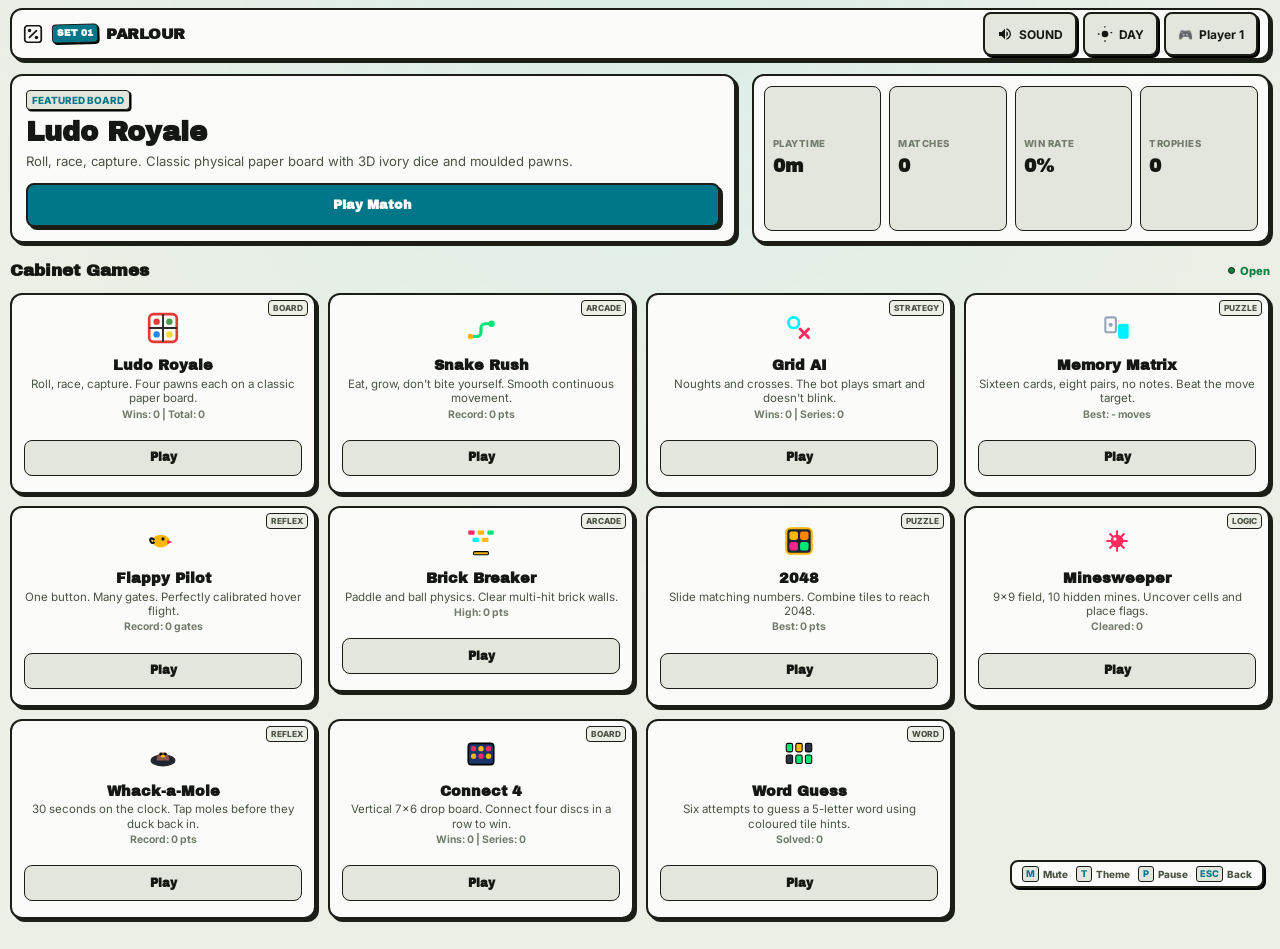
==== index.html @ 94b0dacf "feat: initial commit of mini-arcade responsive PWA" ====
<!DOCTYPE html>
<html lang="en">
<head>
  <meta charset="UTF-8">
  <meta name="viewport" content="width=device-width, initial-scale=1.0, viewport-fit=cover, interactive-widget=resizes-content">
  <title>Parlour — Arcade</title>
  <meta name="description" content="A classic parlour cabinet collection of offline board and arcade games.">
  <link rel="manifest" href="manifest.json">
  <meta name="theme-color" content="#0a0d14">
  <meta name="mobile-web-app-capable" content="yes">
  <meta name="apple-mobile-web-app-capable" content="yes">
  <meta name="apple-mobile-web-app-status-bar-style" content="black-translucent">
  <link rel="apple-touch-icon" href="icons/icon-192.png">
  <link rel="stylesheet" href="style.css">

  <link rel="preconnect" href="https://fonts.googleapis.com">
  <link rel="preconnect" href="https://fonts.gstatic.com" crossorigin>
  <link href="https://fonts.googleapis.com/css2?family=Archivo+Black&family=Inter:wght@400;600;700;800&display=swap" rel="stylesheet">

  <script>
    (function() {
      const persisted = localStorage.getItem('cae_settings_theme');
      const prefersDark = window.matchMedia('(prefers-color-scheme: dark)').matches;
      const theme = persisted || (prefersDark ? 'dark' : 'light');
      document.documentElement.setAttribute('data-theme', theme);
    })();
  </script>
</head>
<body>

  <!-- Vector Sprite -->
  <svg xmlns="http://www.w3.org/2000/svg" style="display:none;" aria-hidden="true">
    <symbol id="icon-logo" viewBox="0 0 32 32">
      <rect x="4" y="4" width="24" height="24" rx="4" fill="none" stroke="currentColor" stroke-width="2.5"/>
      <circle cx="11" cy="11" r="2.5" fill="currentColor"/>
      <circle cx="21" cy="21" r="2.5" fill="currentColor"/>
      <path d="M11 21l10-10" stroke="currentColor" stroke-width="2.5" stroke-linecap="round"/>
    </symbol>

    <symbol id="icon-sound-on" viewBox="0 0 24 24">
      <path fill="currentColor" d="M3 9v6h4l5 5V4L7 9H3zm13.5 3c0-1.77-1.02-3.29-2.5-4.03v8.05c1.48-.73 2.5-2.25 2.5-4.02zM14 3.23v2.06c2.89.86 5 3.54 5 6.71s-2.11 5.85-5 6.71v2.06c4.01-.91 7-4.49 7-8.77s-2.99-7.86-7-8.77z"/>
    </symbol>

    <symbol id="icon-sound-off" viewBox="0 0 24 24">
      <path fill="currentColor" d="M16.5 12c0-1.77-1.02-3.29-2.5-4.03v2.21l2.45 2.45c.03-.2.05-.41.05-.63zm2.5 0c0 .94-.2 1.82-.54 2.64l1.51 1.51C20.63 14.91 21 13.5 21 12c0-4.28-2.99-7.86-7-8.77v2.06c2.89.86 5 3.54 5 6.71zM4.27 3L3 4.27 7.73 9H3v6h4l5 5v-6.73l4.25 4.25c-.67.52-1.42.93-2.25 1.18v2.06c1.38-.31 2.63-.95 3.69-1.81L19.73 21 21 19.73l-9-9L4.27 3zM12 4L9.91 6.09 12 8.18V4z"/>
    </symbol>

    <symbol id="icon-theme-night" viewBox="0 0 24 24">
      <path fill="currentColor" d="M12.3 2a10 10 0 0 0-1.9 19.8 10 10 0 0 1 11.6-11.6A10 10 0 0 1 12.3 2z"/>
    </symbol>

    <symbol id="icon-theme-day" viewBox="0 0 24 24">
      <path fill="currentColor" d="M12 7a5 5 0 1 0 0 10 5 5 0 0 0 0-10zm0-5a1 1 0 0 0 1-1V1a1 1 0 0 0-2 0v1a1 1 0 0 0 1 1zm0 19a1 1 0 0 0-1 1v1a1 1 0 0 0 2 0v-1a1 1 0 0 0-1-1zm10-10a1 1 0 0 0 0-2h-1a1 1 0 0 0 0 2h1zM4 12a1 1 0 0 0-1-1H2a1 1 0 0 0 0 2h1a1 1 0 0 0 1-1z"/>
    </symbol>

    <symbol id="icon-game-ludo" viewBox="0 0 32 32">
      <rect x="3" y="3" width="26" height="26" rx="4" fill="none" stroke="#E53935" stroke-width="2.5"/>
      <circle cx="10" cy="10" r="3" fill="#E53935"/>
      <circle cx="22" cy="10" r="3" fill="#43A047"/>
      <circle cx="22" cy="22" r="3" fill="#FDD835"/>
      <circle cx="10" cy="22" r="3" fill="#1E88E5"/>
      <path d="M16 3v26M3 16h26" stroke="#2B2B2B" stroke-width="1.8"/>
    </symbol>

    <symbol id="icon-game-snake" viewBox="0 0 32 32">
      <path d="M6 24h6a4 4 0 0 0 4-4v-4a4 4 0 0 1 4-4h6" fill="none" stroke="#00e575" stroke-width="3" stroke-linecap="round"/>
      <circle cx="26" cy="12" r="3" fill="#00e575"/>
      <circle cx="6" cy="24" r="2.5" fill="#ffb703"/>
    </symbol>

    <symbol id="icon-game-tictactoe" viewBox="0 0 32 32">
      <circle cx="11" cy="11" r="5" fill="none" stroke="#00f0ff" stroke-width="2.5"/>
      <path d="M17 17l8 8m0-8l-8 8" stroke="#ff2a5f" stroke-width="2.8" stroke-linecap="round"/>
    </symbol>

    <symbol id="icon-game-memory" viewBox="0 0 32 32">
      <rect x="5" y="6" width="10" height="14" rx="2" fill="none" stroke="#9aa5b8" stroke-width="2"/>
      <rect x="17" y="12" width="10" height="14" rx="2" fill="#00f0ff" stroke-width="2"/>
      <circle cx="10" cy="13" r="2" fill="#9aa5b8"/>
      <circle cx="22" cy="19" r="2" fill="#00f0ff"/>
    </symbol>

    <symbol id="icon-game-flappy" viewBox="0 0 32 32">
      <ellipse cx="14" cy="16" rx="8" ry="6" fill="#ffb703"/>
      <polygon points="20,15 25,17 20,19" fill="#ff2a5f"/>
      <circle cx="16" cy="14" r="1.5" fill="#0a0d14"/>
      <path d="M8 17c-2 2-4 0-4-2s2-2 4 0" stroke="#0a0d14" stroke-width="2" fill="none"/>
    </symbol>

    <symbol id="icon-game-breakout" viewBox="0 0 32 32">
      <rect x="4" y="6" width="6" height="4" rx="1" fill="#ff2a5f"/>
      <rect x="13" y="6" width="6" height="4" rx="1" fill="#ffb703"/>
      <rect x="22" y="6" width="6" height="4" rx="1" fill="#00e575"/>
      <rect x="8" y="13" width="6" height="4" rx="1" fill="#00f0ff"/>
      <rect x="17" y="13" width="6" height="4" rx="1" fill="#ffb703"/>
      <circle cx="15" cy="21" r="2" fill="#ffffff"/>
      <rect x="9" y="26" width="14" height="3" rx="1" fill="#ffb703" stroke="#000" stroke-width="1"/>
    </symbol>

    <symbol id="icon-game-2048" viewBox="0 0 32 32">
      <rect x="4" y="4" width="24" height="24" rx="4" fill="#1c2433" stroke="#ffb703" stroke-width="2"/>
      <rect x="7" y="7" width="8" height="8" rx="2" fill="#ffb703"/>
      <rect x="17" y="7" width="8" height="8" rx="2" fill="#fb8500"/>
      <rect x="7" y="17" width="8" height="8" rx="2" fill="#f72585"/>
      <rect x="17" y="17" width="8" height="8" rx="2" fill="#00e575"/>
    </symbol>

    <symbol id="icon-game-minesweeper" viewBox="0 0 32 32">
      <circle cx="16" cy="16" r="6" fill="#ff2a5f"/>
      <line x1="16" y1="6" x2="16" y2="26" stroke="#ff2a5f" stroke-width="2"/>
      <line x1="6" y1="16" x2="26" y2="16" stroke="#ff2a5f" stroke-width="2"/>
      <line x1="9" y1="9" x2="23" y2="23" stroke="#ff2a5f" stroke-width="2"/>
      <line x1="23" y1="9" x2="9" y2="23" stroke="#ff2a5f" stroke-width="2"/>
      <circle cx="14" cy="14" r="1.5" fill="#ffffff"/>
    </symbol>

    <symbol id="icon-game-mole" viewBox="0 0 32 32">
      <ellipse cx="16" cy="22" rx="11" ry="5" fill="#1c2433" stroke="#2B2B2B" stroke-width="1.5"/>
      <path d="M10 22 C10 12, 22 12, 22 22 Z" fill="#8d5b4c"/>
      <circle cx="14" cy="16" r="1.5" fill="#000000"/>
      <circle cx="18" cy="16" r="1.5" fill="#000000"/>
      <ellipse cx="16" cy="18" rx="2" ry="1.2" fill="#ffb703"/>
    </symbol>

    <symbol id="icon-game-connectfour" viewBox="0 0 32 32">
      <rect x="4" y="6" width="24" height="20" rx="3" fill="#1b356b" stroke="#000" stroke-width="1.5"/>
      <circle cx="9" cy="11" r="2.5" fill="#ff2a5f"/>
      <circle cx="16" cy="11" r="2.5" fill="#ffb703"/>
      <circle cx="23" cy="11" r="2.5" fill="#ff2a5f"/>
      <circle cx="9" cy="18" r="2.5" fill="#ffb703"/>
      <circle cx="16" cy="18" r="2.5" fill="#ff2a5f"/>
      <circle cx="23" cy="18" r="2.5" fill="#ffb703"/>
    </symbol>

    <symbol id="icon-game-wordguess" viewBox="0 0 32 32">
      <rect x="4" y="6" width="6" height="8" rx="1.5" fill="#00e575" stroke="#000" stroke-width="1"/>
      <rect x="13" y="6" width="6" height="8" rx="1.5" fill="#ffb703" stroke="#000" stroke-width="1"/>
      <rect x="22" y="6" width="6" height="8" rx="1.5" fill="#2b3447" stroke="#000" stroke-width="1"/>
      <rect x="4" y="17" width="6" height="8" rx="1.5" fill="#2b3447" stroke="#000" stroke-width="1"/>
      <rect x="13" y="17" width="6" height="8" rx="1.5" fill="#00e575" stroke="#000" stroke-width="1"/>
      <rect x="22" y="17" width="6" height="8" rx="1.5" fill="#00e575" stroke="#000" stroke-width="1"/>
    </symbol>
  </svg>

  <div class="ambient-bg" aria-hidden="true"></div>
  <canvas id="fxCanvas" class="fx-canvas" aria-hidden="true"></canvas>
  <div id="liveAnnouncer" class="sr-only" aria-live="polite" aria-atomic="true"></div>

  <!-- Main Arcade Shell -->
  <div class="arcade-container" id="mainShell">
    
    <!-- Top Nav -->
    <header class="top-nav">
      <a href="#/" class="nav-brand" aria-label="Parlour Arcade Home">
        <svg class="brand-icon"><use href="#icon-logo"/></svg>
        <span class="brand-badge">SET 01</span>
        <span class="brand-text">PARLOUR</span>
      </a>

      <div class="nav-actions">
        <button type="button" class="btn-nav-pill" id="btnAudioToggle" title="Toggle Sound" aria-label="Toggle Sound">
          <svg class="btn-icon-svg" id="iconAudioState"><use href="#icon-sound-on"/></svg>
          <span class="btn-label-responsive" id="labelAudioState">SOUND</span>
        </button>

        <button type="button" class="btn-nav-pill" id="btnThemeToggle" title="Toggle Theme" aria-label="Toggle Theme">
          <svg class="btn-icon-svg" id="iconThemeState"><use href="#icon-theme-night"/></svg>
          <span class="btn-label-responsive" id="labelThemeState">NIGHT</span>
        </button>

        <button type="button" class="btn-nav-pill" id="btnProfileDrawerOpen" title="Player Profile" aria-label="Open Gamer Profile">
          <span id="navAvatarEmoji">🎮</span>
          <span class="btn-label-responsive" id="navCallsign">Player 1</span>
        </button>
      </div>
    </header>

    <!-- Main Lobby View -->
    <main id="viewLobby">
      <section class="dashboard-top-row">
        <div class="hero-banner">
          <span class="hero-tag">FEATURED BOARD</span>
          <div class="hero-info">
            <h2>Ludo Royale</h2>
            <p>Roll, race, capture. Classic physical paper board with 3D ivory dice and moulded pawns.</p>
          </div>
          <div class="hero-cta-group">
            <button type="button" class="btn-cta-primary" id="btnHeroDeploy">Play Match</button>
            <button type="button" class="btn-cta-secondary" id="btnHeroContinue">Continue Saved</button>
          </div>
        </div>

        <div class="telemetry-card">
          <div class="telemetry-cell">
            <span class="t-label">Playtime</span>
            <span class="t-val" id="hudPlaytime">0m</span>
          </div>
          <div class="telemetry-cell">
            <span class="t-label">Matches</span>
            <span class="t-val" id="hudMatches">0</span>
          </div>
          <div class="telemetry-cell">
            <span class="t-label">Win Rate</span>
            <span class="t-val" id="hudWinRate">0%</span>
          </div>
          <div class="telemetry-cell">
            <span class="t-label">Trophies</span>
            <span class="t-val" id="hudTrophies">0</span>
          </div>
        </div>
      </section>

      <!-- Active Games Grid -->
      <section class="lobby-simulations-section">
        <div class="lobby-header">
          <h2 class="section-title">Cabinet Games</h2>
          <div class="live-indicator"><span class="live-dot"></span> Open</div>
        </div>

        <div class="game-grid" id="gameGridContainer">
          <!-- 1. Ludo Royale -->
          <div class="game-card-wrapper">
            <div class="game-card" data-game="ludo" role="button" tabindex="0" aria-label="Play Ludo Royale">
              <span class="card-badge">Board</span>
              <svg class="card-icon-svg"><use href="#icon-game-ludo"/></svg>
              <div class="game-card-content">
                <h3>Ludo Royale</h3>
                <p>Roll, race, capture. Four pawns each on a classic paper board.</p>
                <span class="card-meta-stat" id="metaLudoStat">Wins: 0 | Total: 0</span>
              </div>
              <span class="btn-card-deploy">Play</span>
            </div>
          </div>

          <!-- 2. Snake Rush -->
          <div class="game-card-wrapper">
            <div class="game-card" data-game="snake" role="button" tabindex="0" aria-label="Play Snake Rush">
              <span class="card-badge">Arcade</span>
              <svg class="card-icon-svg"><use href="#icon-game-snake"/></svg>
              <div class="game-card-content">
                <h3>Snake Rush</h3>
                <p>Eat, grow, don't bite yourself. Smooth continuous movement.</p>
                <span class="card-meta-stat" id="metaSnakeStat">Record: 0 pts</span>
              </div>
              <span class="btn-card-deploy">Play</span>
            </div>
          </div>

          <!-- 3. Grid AI -->
          <div class="game-card-wrapper">
            <div class="game-card" data-game="tictactoe" role="button" tabindex="0" aria-label="Play Grid AI">
              <span class="card-badge">Strategy</span>
              <svg class="card-icon-svg"><use href="#icon-game-tictactoe"/></svg>
              <div class="game-card-content">
                <h3>Grid AI</h3>
                <p>Noughts and crosses. The bot plays smart and doesn't blink.</p>
                <span class="card-meta-stat" id="metaTttStat">Wins: 0 | Series: 0</span>
              </div>
              <span class="btn-card-deploy">Play</span>
            </div>
          </div>

          <!-- 4. Memory Matrix -->
          <div class="game-card-wrapper">
            <div class="game-card" data-game="memory" role="button" tabindex="0" aria-label="Play Memory Matrix">
              <span class="card-badge">Puzzle</span>
              <svg class="card-icon-svg"><use href="#icon-game-memory"/></svg>
              <div class="game-card-content">
                <h3>Memory Matrix</h3>
                <p>Sixteen cards, eight pairs, no notes. Beat the move target.</p>
                <span class="card-meta-stat" id="metaMemoryStat">Best: - moves</span>
              </div>
              <span class="btn-card-deploy">Play</span>
            </div>
          </div>

          <!-- 5. Flappy Pilot -->
          <div class="game-card-wrapper">
            <div class="game-card" data-game="flappy" role="button" tabindex="0" aria-label="Play Flappy Pilot">
              <span class="card-badge">Reflex</span>
              <svg class="card-icon-svg"><use href="#icon-game-flappy"/></svg>
              <div class="game-card-content">
                <h3>Flappy Pilot</h3>
                <p>One button. Many gates. Perfectly calibrated hover flight.</p>
                <span class="card-meta-stat" id="metaFlappyStat">Record: 0 gates</span>
              </div>
              <span class="btn-card-deploy">Play</span>
            </div>
          </div>

          <!-- 6. Brick Breaker -->
          <div class="game-card-wrapper">
            <div class="game-card" data-game="breakout" role="button" tabindex="0" aria-label="Play Brick Breaker">
              <span class="card-badge">Arcade</span>
              <svg class="card-icon-svg"><use href="#icon-game-breakout"/></svg>
              <div class="game-card-content">
                <h3>Brick Breaker</h3>
                <p>Paddle and ball physics. Clear multi-hit brick walls.</p>
                <span class="card-meta-stat" id="metaBreakoutStat">High: 0 pts</span>
              </div>
              <span class="btn-card-deploy">Play</span>
            </div>
          </div>

          <!-- 7. 2048 -->
          <div class="game-card-wrapper">
            <div class="game-card" data-game="twentyfortyeight" role="button" tabindex="0" aria-label="Play 2048">
              <span class="card-badge">Puzzle</span>
              <svg class="card-icon-svg"><use href="#icon-game-2048"/></svg>
              <div class="game-card-content">
                <h3>2048</h3>
                <p>Slide matching numbers. Combine tiles to reach 2048.</p>
                <span class="card-meta-stat" id="meta2048Stat">Best: 0 pts</span>
              </div>
              <span class="btn-card-deploy">Play</span>
            </div>
          </div>

          <!-- 8. Minesweeper -->
          <div class="game-card-wrapper">
            <div class="game-card" data-game="minesweeper" role="button" tabindex="0" aria-label="Play Minesweeper">
              <span class="card-badge">Logic</span>
              <svg class="card-icon-svg"><use href="#icon-game-minesweeper"/></svg>
              <div class="game-card-content">
                <h3>Minesweeper</h3>
                <p>9x9 field, 10 hidden mines. Uncover cells and place flags.</p>
                <span class="card-meta-stat" id="metaMinesweeperStat">Cleared: 0</span>
              </div>
              <span class="btn-card-deploy">Play</span>
            </div>
          </div>

          <!-- 9. Whack-a-Mole -->
          <div class="game-card-wrapper">
            <div class="game-card" data-game="mole" role="button" tabindex="0" aria-label="Play Whack-a-Mole">
              <span class="card-badge">Reflex</span>
              <svg class="card-icon-svg"><use href="#icon-game-mole"/></svg>
              <div class="game-card-content">
                <h3>Whack-a-Mole</h3>
                <p>30 seconds on the clock. Tap moles before they duck back in.</p>
                <span class="card-meta-stat" id="metaMoleStat">Record: 0 pts</span>
              </div>
              <span class="btn-card-deploy">Play</span>
            </div>
          </div>

          <!-- 10. Connect 4 -->
          <div class="game-card-wrapper">
            <div class="game-card" data-game="connectfour" role="button" tabindex="0" aria-label="Play Connect 4">
              <span class="card-badge">Board</span>
              <svg class="card-icon-svg"><use href="#icon-game-connectfour"/></svg>
              <div class="game-card-content">
                <h3>Connect 4</h3>
                <p>Vertical 7x6 drop board. Connect four discs in a row to win.</p>
                <span class="card-meta-stat" id="metaC4Stat">Wins: 0 | Series: 0</span>
              </div>
              <span class="btn-card-deploy">Play</span>
            </div>
          </div>

          <!-- 11. Word Guess -->
          <div class="game-card-wrapper">
            <div class="game-card" data-game="wordguess" role="button" tabindex="0" aria-label="Play Word Guess">
              <span class="card-badge">Word</span>
              <svg class="card-icon-svg"><use href="#icon-game-wordguess"/></svg>
              <div class="game-card-content">
                <h3>Word Guess</h3>
                <p>Six attempts to guess a 5-letter word using coloured tile hints.</p>
                <span class="card-meta-stat" id="metaWordStat">Solved: 0</span>
              </div>
              <span class="btn-card-deploy">Play</span>
            </div>
          </div>
        </div>
      </section>
    </main>

    <!-- Game Arena Overlay -->
    <div id="viewArena" class="arena-overlay hidden" role="region" aria-label="Active Game Viewport">
      <header class="arena-dock-top">
        <button type="button" class="btn-nav-pill" id="btnArenaPause" aria-label="Pause Game">
          <span>⏸</span> <span class="dock-btn-label">Pause</span>
        </button>
        <div class="arena-title-wrap">
          <h2 class="arena-game-title" id="arenaGameTitle">Game</h2>
        </div>
        <div class="arena-dock-actions">
          <button type="button" class="btn-nav-pill" id="btnArenaForfeit" aria-label="Give Up">
            <span>🏳</span> <span class="dock-btn-label">Quit</span>
          </button>
        </div>
      </header>

      <div class="arena-viewport-container" id="arenaViewport"></div>
    </div>
  </div>

  <!-- Briefing Modal -->
  <dialog id="dialogBriefing" class="console-dialog">
    <div class="dialog-card">
      <div class="dialog-badge" id="briefingGameBadge">Rules</div>
      <h2 id="briefingGameTitle">How to Play</h2>
      <ul class="briefing-bullet-list" id="briefingRulesList"></ul>
      <div id="briefingCustomOptions"></div>
      <div class="dialog-actions-row">
        <button type="button" class="btn-dialog-secondary" id="btnBriefingCancel">Back</button>
        <button type="button" class="btn-dialog-primary" id="btnBriefingLaunch">Start</button>
      </div>
    </div>
  </dialog>

  <!-- Pause Modal -->
  <dialog id="dialogPause" class="console-dialog">
    <div class="dialog-card">
      <div class="dialog-badge">Paused</div>
      <h2>Game Paused</h2>
      <p>Take a breath. The board is waiting.</p>
      <div class="dialog-actions-col">
        <button type="button" class="btn-dialog-primary" id="btnPauseResume">Resume</button>
        <button type="button" class="btn-dialog-secondary" id="btnPauseRestart">Restart</button>
        <button type="button" class="btn-dialog-danger" id="btnPauseForfeit">Quit Match</button>
      </div>
    </div>
  </dialog>

  <!-- Quit Confirm Modal -->
  <dialog id="dialogConfirmForfeit" class="console-dialog">
    <div class="dialog-card">
      <div class="dialog-badge" style="color:var(--status-loss);">Warning</div>
      <h2>Leave this match?</h2>
      <p>Leaving in the middle counts as a defeat on your record.</p>
      <div class="dialog-actions-row">
        <button type="button" class="btn-dialog-secondary" id="btnForfeitCancel">Stay</button>
        <button type="button" class="btn-dialog-danger" id="btnForfeitConfirm">Quit</button>
      </div>
    </div>
  </dialog>

  <!-- Outcome Modal -->
  <dialog id="dialogOutcome" class="console-dialog">
    <div class="dialog-card">
      <div class="dialog-badge" id="outcomeBadge">Results</div>
      <h2 id="outcomeTitle">Match Finished</h2>
      <p id="outcomeSubtitle">+100 XP gained</p>
      <div id="outcomeDetails"></div>
      <div class="dialog-actions-row">
        <button type="button" class="btn-dialog-primary" id="btnOutcomeReplay">Play Again</button>
        <button type="button" class="btn-dialog-secondary" id="btnOutcomeLobby">Lobby</button>
      </div>
    </div>
  </dialog>

  <!-- Profile Drawer -->
  <aside id="profileDrawer" class="profile-drawer" role="dialog" aria-modal="true" aria-label="Player Profile">
    <div class="drawer-header">
      <h3>Player Profile</h3>
      <button type="button" class="btn-nav-pill" id="btnProfileDrawerClose" aria-label="Close Profile">✕</button>
    </div>
    <div class="drawer-body">
      <div class="drawer-user-card">
        <div class="drawer-avatar-display" id="drawerAvatarDisplay">🎮</div>
        <div class="drawer-user-meta">
          <h4 id="drawerCallsign">Player 1</h4>
          <span class="drawer-user-tier" id="drawerTier">Regular</span>
        </div>
      </div>

      <div class="drawer-xp-box">
        <label for="inputCallsign" class="t-label">Player Name (2-14 chars):</label>
        <input type="text" id="inputCallsign" maxlength="14" autocomplete="off" autocorrect="off" spellcheck="false">

        <label class="t-label" style="margin-top:12px;">Choose Avatar:</label>
        <div id="avatarPickerGrid">
          <button type="button" class="avatar-option">🎮</button>
          <button type="button" class="avatar-option">⚡</button>
          <button type="button" class="avatar-option">👑</button>
          <button type="button" class="avatar-option">👾</button>
          <button type="button" class="avatar-option">🔥</button>
          <button type="button" class="avatar-option">🤖</button>
        </div>
      </div>

      <div class="drawer-xp-box">
        <div class="drawer-level-row">
          <span id="labelPlayerLevel">Level 1</span>
          <span id="labelPlayerXp">0 / 100 XP</span>
        </div>
        <div class="progress-track">
          <div class="progress-fill" id="barPlayerXp"></div>
        </div>
      </div>

      <div>
        <h4 class="section-subhead">Trophies & Badges</h4>
        <div class="badges-grid" id="drawerBadgesGrid"></div>
      </div>

      <div>
        <h4 class="section-subhead">Recent Games</h4>
        <div id="drawerLogsList"></div>
      </div>
    </div>
  </aside>
  <div id="drawerBackdrop" class="drawer-backdrop" aria-hidden="true"></div>

  <!-- Popover Toast -->
  <div id="popoverToastContainer" class="toast-top-layer" popover="manual">
    <div class="achievement-toast-card" id="achievementToastCard">
      <div class="toast-icon" id="toastBadgeIcon">🏆</div>
      <div>
        <div class="toast-label">Trophy Earned</div>
        <div class="toast-title" id="toastBadgeTitle">First Victory</div>
      </div>
    </div>
  </div>

  <!-- Hotkeys HUD -->
  <footer class="hotkeys-hud-bar" aria-hidden="true">
    <div class="hotkey-item"><span class="kbd-badge">M</span> Mute</div>
    <div class="hotkey-item"><span class="kbd-badge">T</span> Theme</div>
    <div class="hotkey-item"><span class="kbd-badge">P</span> Pause</div>
    <div class="hotkey-item"><span class="kbd-badge">ESC</span> Back</div>
  </footer>

  <script type="module" src="js/app.js"></script>
</body>
</html>
---- style.css ----
/* ==========================================================================
   PARLOUR ARCADE — ULTRA-RESPONSIVE COMPLETE STYLESHEET
   100% Adaptive: Mobile (320px - 480px), Tablets (768px), Desktops (1024px+)
   Zero Horizontal Scroll | 100dvh Lock | Notch & Home Bar Safe
   ========================================================================== */

:root {
  /* Surfaces */
  --bg-base: #0a0d14;
  --bg-panel: #121722;
  --bg-surface: #182030;
  --bg-surface-hover: #222c40;

  /* Line & Shadow */
  --border-line: #2d384e;
  --border-strong: #000000;
  --shadow-offset: 3px 3px 0px #000000;
  --shadow-offset-lg: 5px 5px 0px #000000;

  /* Typography */
  --text-main: #f4f6fa;
  --text-sub: #9aa5b8;
  --text-dim: #657185;
  --text-inverse: #0a0d14;

  /* Brand Accents */
  --accent-cyan: #00f0ff;
  --brand-accent: var(--accent-cyan);
  --status-loss: #ff2a5f;
  --status-win: #00e575;
  --status-coin: #ffb703;

  /* Geometry & Rhythm */
  --radius-btn: 8px;
  --radius-card: 12px;
  --radius-pill: 9999px;
  --nav-height: 52px;
  --app-max-width: 1280px;

  /* Snappy Transitions */
  --dur-fast: 120ms;
  --ease-snap: cubic-bezier(0.2, 0.8, 0.2, 1);

  /* Safe Area Variables */
  --sat: env(safe-area-inset-top, 0px);
  --sar: env(safe-area-inset-right, 0px);
  --sab: env(safe-area-inset-bottom, 0px);
  --sal: env(safe-area-inset-left, 0px);

  /* Fluid Board Size Engine (Calculates remaining height after top dock & controls) */
  --board-size: min(88vw, calc(100dvh - 190px), 400px);

  /* Ludo Palette */
  --ludo-wood-light: #5d4037;
  --ludo-wood-dark: #3e2723;
}

[data-theme="light"] {
  --bg-base: #ecefe6;
  --bg-panel: #fbfcf9;
  --bg-surface: #e2e6dd;
  --bg-surface-hover: #d5dad0;

  --border-line: #a6b09d;
  --border-strong: #1a1e16;
  --shadow-offset: 3px 3px 0px #1a1e16;
  --shadow-offset-lg: 5px 5px 0px #1a1e16;

  --text-main: #141712;
  --text-sub: #4b5344;
  --text-dim: #737c6c;
  --text-inverse: #ffffff;

  --accent-cyan: #007788;
  --status-loss: #c81e43;
  --status-win: #0b8043;
  --status-coin: #b87800;
}

/* ==========================================================================
   RESET & SYSTEM BASE (STRICT ZERO-HORIZONTAL SCROLL)
   ========================================================================== */
*, *::before, *::after {
  box-sizing: border-box;
  margin: 0;
  padding: 0;
  -webkit-tap-highlight-color: transparent;
}

html {
  width: 100%;
  height: 100%;
  overflow-x: hidden;
}

body {
  width: 100%;
  min-height: 100%;
  min-height: 100dvh;
  background-color: var(--bg-base);
  color: var(--text-main);
  font-family: 'Inter', -apple-system, BlinkMacSystemFont, 'Segoe UI', Roboto, sans-serif;
  font-size: 14px;
  line-height: 1.45;
  overflow-x: hidden;
  user-select: none;
  -webkit-user-select: none;
  touch-action: manipulation;
}

body.game-open {
  overflow: hidden !important;
  overscroll-behavior: none !important;
}

input, textarea, select {
  user-select: text;
  -webkit-user-select: text;
  font-family: inherit;
  font-size: 16px !important; /* Prevents auto-zoom in iOS Safari */
}

button {
  font-family: inherit;
  border: none;
  background: none;
  cursor: pointer;
  touch-action: manipulation;
}

:focus-visible {
  outline: 2px solid var(--brand-accent);
  outline-offset: 2px;
}

.ambient-bg {
  position: fixed;
  inset: 0;
  z-index: 0;
  background: radial-gradient(circle at 50% -10%, rgba(0, 240, 255, 0.08) 0%, transparent 60%);
  pointer-events: none !important;
}

.fx-canvas {
  position: fixed;
  inset: 0;
  z-index: 9998;
  pointer-events: none !important;
}

.sr-only {
  position: absolute;
  width: 1px;
  height: 1px;
  padding: 0;
  margin: -1px;
  overflow: hidden;
  clip: rect(0, 0, 0, 0);
  border: 0;
}

/* ==========================================================================
   APP CONTAINER & TOP NAVIGATION
   ========================================================================== */
.arcade-container {
  width: 100%;
  max-width: var(--app-max-width);
  margin: 0 auto;
  padding: calc(8px + var(--sat)) calc(10px + var(--sar)) calc(30px + var(--sab)) calc(10px + var(--sal));
  position: relative;
  z-index: 10;
}

.top-nav {
  height: var(--nav-height);
  display: flex;
  align-items: center;
  justify-content: space-between;
  padding: 0 10px;
  background: var(--bg-panel);
  border: 2px solid var(--border-strong);
  border-radius: var(--radius-card);
  box-shadow: var(--shadow-offset);
  margin-bottom: 14px;
  min-width: 0;
}

.nav-brand {
  display: flex;
  align-items: center;
  gap: 8px;
  text-decoration: none;
  color: inherit;
  min-width: 0;
}

.brand-icon {
  width: 22px;
  height: 22px;
  fill: var(--brand-accent);
  flex-shrink: 0;
}

.brand-badge {
  background: var(--brand-accent);
  color: var(--text-inverse);
  font-family: 'Archivo Black', sans-serif;
  font-size: 0.58rem;
  font-weight: 900;
  padding: 2px 4px;
  border: 1.5px solid var(--border-strong);
  border-radius: 4px;
  box-shadow: 1.5px 1.5px 0px #000;
  transform: rotate(-1.5deg);
  flex-shrink: 0;
}

.brand-text {
  font-family: 'Archivo Black', sans-serif;
  font-weight: 900;
  font-size: 0.95rem;
  letter-spacing: -0.5px;
  white-space: nowrap;
}

.nav-actions {
  display: flex;
  align-items: center;
  gap: 6px;
  flex-shrink: 0;
}

.btn-nav-pill {
  min-width: 44px;
  height: 44px;
  background: var(--bg-surface);
  border: 2px solid var(--border-strong);
  border-radius: var(--radius-btn);
  box-shadow: 2px 2px 0px #000;
  padding: 0 8px;
  color: var(--text-main);
  font-size: 0.75rem;
  font-weight: 700;
  display: inline-flex;
  align-items: center;
  justify-content: center;
  gap: 6px;
  cursor: pointer;
  transition: transform var(--dur-fast) var(--ease-snap), box-shadow var(--dur-fast);
}

.btn-nav-pill:active {
  transform: translate(2px, 2px);
  box-shadow: 0px 0px 0px #000;
}

.btn-icon-svg {
  width: 16px;
  height: 16px;
  fill: currentColor;
  flex-shrink: 0;
}

.btn-label-responsive {
  display: none;
}

/* ==========================================================================
   LOBBY: HERO & TELEMETRY
   ========================================================================== */
.dashboard-top-row {
  display: flex;
  flex-direction: column;
  gap: 10px;
  margin-bottom: 16px;
}

.hero-banner {
  background: var(--bg-panel);
  border: 2px solid var(--border-strong);
  border-radius: var(--radius-card);
  box-shadow: var(--shadow-offset);
  padding: 14px;
  display: flex;
  flex-direction: column;
  justify-content: space-between;
}

.hero-tag {
  align-self: flex-start;
  background: var(--bg-surface);
  color: var(--brand-accent);
  border: 1.5px solid var(--border-strong);
  font-size: 0.62rem;
  font-weight: 800;
  padding: 2px 5px;
  border-radius: 4px;
  box-shadow: 1.5px 1.5px 0px #000;
  margin-bottom: 6px;
}

.hero-info h2 {
  font-family: 'Archivo Black', sans-serif;
  font-size: clamp(1.2rem, 5vw, 1.7rem);
  font-weight: 900;
  line-height: 1.2;
  margin-bottom: 4px;
}

.hero-info p {
  color: var(--text-sub);
  font-size: 0.82rem;
  margin-bottom: 12px;
  line-height: 1.35;
}

.hero-cta-group {
  display: flex;
  gap: 8px;
  flex-wrap: wrap;
}

.btn-cta-primary,
.btn-cta-secondary {
  flex: 1;
  min-width: 110px;
  min-height: 44px;
  padding: 0 14px;
  border: 2px solid var(--border-strong);
  border-radius: var(--radius-btn);
  box-shadow: var(--shadow-offset);
  font-family: 'Archivo Black', sans-serif;
  font-size: 0.8rem;
  font-weight: 900;
  display: inline-flex;
  align-items: center;
  justify-content: center;
}

.btn-cta-primary {
  background: var(--brand-accent);
  color: var(--text-inverse);
}

.btn-cta-secondary {
  background: var(--bg-surface);
  color: var(--status-coin);
  display: none;
}

.btn-cta-secondary.show {
  display: inline-flex;
}

.btn-cta-primary:active,
.btn-cta-secondary:active {
  transform: translate(2px, 2px);
  box-shadow: 0px 0px 0px #000;
}

/* Telemetry Grid (2x2 on phones, min-width: 0 prevents flex blow-out) */
.telemetry-card {
  background: var(--bg-panel);
  border: 2px solid var(--border-strong);
  border-radius: var(--radius-card);
  box-shadow: var(--shadow-offset);
  padding: 10px;
  display: grid;
  grid-template-columns: repeat(2, 1fr);
  gap: 8px;
}

.telemetry-cell {
  background: var(--bg-surface);
  border: 1.5px solid var(--border-strong);
  border-radius: var(--radius-btn);
  padding: 8px;
  display: flex;
  flex-direction: column;
  justify-content: center;
  min-width: 0;
}

.t-label {
  font-size: 0.6rem;
  color: var(--text-dim);
  font-weight: 800;
  letter-spacing: 0.5px;
  text-transform: uppercase;
}

.t-val {
  font-family: 'Archivo Black', sans-serif;
  font-size: 1.15rem;
  font-weight: 900;
  color: var(--text-main);
  margin-top: 2px;
  white-space: nowrap;
  overflow: hidden;
  text-overflow: ellipsis;
}

/* ==========================================================================
   GAME TILES LIST (Mobile First Compact List Row)
   ========================================================================== */
.lobby-header {
  display: flex;
  justify-content: space-between;
  align-items: center;
  margin-bottom: 10px;
}

.section-title {
  font-family: 'Archivo Black', sans-serif;
  font-size: 1.05rem;
  font-weight: 900;
}

.live-indicator {
  display: flex;
  align-items: center;
  gap: 5px;
  font-size: 0.7rem;
  font-weight: 800;
  color: var(--status-win);
}

.live-dot {
  width: 7px;
  height: 7px;
  background: var(--status-win);
  border-radius: 50%;
  border: 1px solid var(--border-strong);
}

.game-grid {
  display: flex;
  flex-direction: column;
  gap: 8px;
}

.game-card-wrapper {
  width: 100%;
}

.game-card {
  width: 100%;
  min-height: 52px;
  background: var(--bg-panel);
  border: 2px solid var(--border-strong);
  border-radius: var(--radius-card);
  box-shadow: var(--shadow-offset);
  padding: 8px 10px;
  display: flex;
  align-items: center;
  gap: 10px;
  cursor: pointer;
  position: relative;
  min-width: 0;
}

.card-badge {
  position: absolute;
  top: 5px;
  right: 6px;
  background: var(--bg-base);
  border: 1px solid var(--border-strong);
  padding: 1px 4px;
  border-radius: 4px;
  font-size: 0.52rem;
  font-weight: 800;
  color: var(--text-sub);
  text-transform: uppercase;
}

.card-icon-svg {
  width: 34px;
  height: 34px;
  flex-shrink: 0;
}

.game-card-content {
  flex: 1;
  min-width: 0;
  display: flex;
  flex-direction: column;
}

.game-card h3 {
  font-family: 'Archivo Black', sans-serif;
  font-size: 0.9rem;
  font-weight: 900;
  white-space: nowrap;
  overflow: hidden;
  text-overflow: ellipsis;
}

.game-card p {
  color: var(--text-sub);
  font-size: 0.72rem;
  line-height: 1.25;
  display: -webkit-box;
  -webkit-line-clamp: 1;
  -webkit-box-orient: vertical;
  overflow: hidden;
  margin-top: 1px;
}

.card-meta-stat {
  font-size: 0.65rem;
  font-weight: 700;
  color: var(--text-dim);
  margin-top: 1px;
}

.btn-card-deploy {
  min-width: 50px;
  height: 36px;
  background: var(--bg-surface);
  border: 1.5px solid var(--border-strong);
  border-radius: var(--radius-btn);
  color: var(--text-main);
  font-family: 'Archivo Black', sans-serif;
  font-size: 0.72rem;
  font-weight: 900;
  display: flex;
  align-items: center;
  justify-content: center;
  flex-shrink: 0;
}

.game-card:active {
  transform: translate(2px, 2px);
  box-shadow: 0px 0px 0px #000;
}

/* ==========================================================================
   GAME ARENA OVERLAY (100dvh Zero-Scroll Mobile System)
   ========================================================================== */
.arena-overlay {
  position: fixed;
  inset: 0;
  z-index: 600;
  background: var(--bg-base);
  display: flex;
  flex-direction: column;
  padding: calc(6px + var(--sat)) calc(8px + var(--sar)) calc(6px + var(--sab)) calc(8px + var(--sal));
  height: 100vh;
  height: 100dvh;
  overflow: hidden;
  overscroll-behavior: none;
}

.arena-overlay.hidden {
  display: none !important;
}

.arena-dock-top {
  height: 44px;
  display: flex;
  justify-content: space-between;
  align-items: center;
  padding: 0 8px;
  background: var(--bg-panel);
  border: 2px solid var(--border-strong);
  border-radius: var(--radius-card);
  box-shadow: var(--shadow-offset);
  margin-bottom: 6px;
  flex-shrink: 0;
}

.arena-game-title {
  font-family: 'Archivo Black', sans-serif;
  font-size: 0.95rem;
  font-weight: 900;
}

.arena-viewport-container {
  flex: 1;
  display: flex;
  align-items: center;
  justify-content: center;
  overflow: hidden;
  position: relative;
  min-height: 0;
  width: 100%;
}

.arena-dual-layout {
  display: flex;
  flex-direction: column;
  align-items: center;
  justify-content: center;
  gap: 8px;
  width: 100%;
  height: 100%;
  max-height: 100%;
}

.arena-board-frame {
  background: var(--bg-panel);
  padding: 6px;
  border-radius: var(--radius-card);
  border: 2px solid var(--border-strong);
  box-shadow: var(--shadow-offset);
  display: flex;
  align-items: center;
  justify-content: center;
  max-width: 100%;
  touch-action: none;
}

/* Universal Canvas Auto-Fit Across All Games */
.arena-board-frame canvas,
#ludoCanvas,
#snakeCanvas,
#flappyCanvas,
#breakoutCanvas {
  display: block;
  width: var(--board-size) !important;
  height: var(--board-size) !important;
  max-width: 100% !important;
  max-height: 100% !important;
  aspect-ratio: 1 / 1;
  touch-action: none;
  border-radius: 6px;
}

.arena-side-controls {
  width: 100%;
  max-width: var(--board-size);
  display: flex;
  flex-direction: column;
  gap: 6px;
  overflow-y: auto;
  max-height: 42%;
}

/* ==========================================================================
   PER-GAME FLUID RESPONSIVE BOARD CONFIGS
   ========================================================================== */

/* 1. Tic-Tac-Toe */
.ttt-grid-box {
  width: var(--board-size);
  height: var(--board-size);
  background: var(--bg-panel);
  border: 2px solid var(--border-strong);
  border-radius: var(--radius-card);
  padding: 6px;
  display: flex;
}

.ttt-cells-wrapper {
  display: grid;
  grid-template-columns: repeat(3, 1fr);
  grid-template-rows: repeat(3, 1fr);
  gap: 6px;
  width: 100%;
  height: 100%;
}

.ttt-cells-wrapper .cell {
  background: var(--bg-surface);
  border: 2px solid var(--border-strong);
  border-radius: var(--radius-btn);
  font-family: 'Archivo Black', sans-serif;
  font-size: clamp(1.8rem, 8vw, 2.5rem);
  font-weight: 900;
  display: flex;
  align-items: center;
  justify-content: center;
  color: var(--text-main);
  box-shadow: 2px 2px 0px #000;
  touch-action: manipulation;
}

.ttt-cells-wrapper .cell.x { color: var(--brand-accent); }
.ttt-cells-wrapper .cell.o { color: var(--status-loss); }

/* 2. Connect 4 */
#c4Container {
  width: var(--board-size);
  display: flex;
  flex-direction: column;
  align-items: center;
}

#c4GridWrapper {
  display: grid;
  grid-template-columns: repeat(7, 1fr);
  grid-template-rows: repeat(6, 1fr);
  gap: 4px;
  padding: 6px;
  background: #1b356b;
  border: 2px solid var(--border-strong);
  border-radius: var(--radius-card);
  width: 100%;
  aspect-ratio: 7 / 6;
}

.c4-slot {
  width: 100%;
  height: 100%;
  border-radius: 50%;
  background: var(--bg-base);
  border: 1.5px solid #000;
}

#c4DropArrows {
  display: grid;
  grid-template-columns: repeat(7, 1fr);
  gap: 4px;
  width: 100%;
  margin-bottom: 4px;
}

.c4-drop-btn {
  height: 38px;
  background: var(--bg-surface);
  border: 1.5px solid var(--border-strong);
  border-radius: 4px;
  display: flex;
  align-items: center;
  justify-content: center;
  font-weight: 900;
  touch-action: manipulation;
}

/* 3. 2048 */
#container2048 {
  width: var(--board-size);
  height: var(--board-size);
  background: var(--bg-panel);
  border: 2px solid var(--border-strong);
  border-radius: var(--radius-card);
  padding: 6px;
  touch-action: none;
}

#grid2048 {
  display: grid;
  grid-template-columns: repeat(4, 1fr);
  grid-template-rows: repeat(4, 1fr);
  gap: 6px;
  width: 100%;
  height: 100%;
}

#grid2048 > div {
  background: var(--bg-surface);
  border: 1.5px solid var(--border-strong);
  border-radius: 6px;
  display: flex;
  align-items: center;
  justify-content: center;
  font-family: 'Archivo Black', sans-serif;
  font-size: clamp(0.9rem, 4vw, 1.4rem);
  font-weight: 900;
}

/* 4. Minesweeper */
#msContainer {
  width: var(--board-size);
  display: flex;
  flex-direction: column;
  gap: 6px;
}

#msGrid {
  display: grid;
  grid-template-columns: repeat(9, 1fr);
  grid-template-rows: repeat(9, 1fr);
  gap: 3px;
  width: 100%;
  aspect-ratio: 1;
}

.mine-cell {
  width: 100%;
  height: 100%;
  background: var(--bg-surface);
  border: 1.5px solid var(--border-strong);
  border-radius: 4px;
  display: flex;
  align-items: center;
  justify-content: center;
  font-family: 'Archivo Black', sans-serif;
  font-size: clamp(0.75rem, 3.5vw, 1rem);
  font-weight: 900;
  touch-action: manipulation;
}

/* 5. Whack-a-Mole */
#moleGrid {
  display: grid;
  grid-template-columns: repeat(3, 1fr);
  grid-template-rows: repeat(3, 1fr);
  gap: 8px;
  width: var(--board-size);
  height: var(--board-size);
}

.mole-hole {
  width: 100%;
  height: 100%;
  background: var(--bg-surface);
  border: 2px solid var(--border-strong);
  border-radius: 50%;
  display: flex;
  align-items: center;
  justify-content: center;
  cursor: pointer;
  touch-action: manipulation;
}

/* 6. Word Guess */
#wgBoard {
  display: flex;
  flex-direction: column;
  gap: 4px;
  align-items: center;
  margin-bottom: 6px;
}

.wg-row {
  display: grid;
  grid-template-columns: repeat(5, 1fr);
  gap: 4px;
  width: min(75vw, 250px);
}

.word-tile {
  width: 100%;
  aspect-ratio: 1;
  border: 2px solid var(--border-strong);
  border-radius: 4px;
  background: var(--bg-surface);
  display: flex;
  align-items: center;
  justify-content: center;
  font-family: 'Archivo Black', sans-serif;
  font-size: clamp(0.95rem, 4vw, 1.3rem);
  font-weight: 900;
}

.word-keyboard {
  display: flex;
  flex-direction: column;
  gap: 4px;
  width: 100%;
  max-width: 480px;
  margin: 0 auto;
}

.word-key-row {
  display: flex;
  gap: 4px;
  justify-content: center;
  width: 100%;
}

.word-key {
  flex: 1;
  min-width: 24px;
  height: 44px;
  background: var(--bg-surface);
  border: 1.5px solid var(--border-strong);
  border-radius: 4px;
  display: flex;
  align-items: center;
  justify-content: center;
  font-weight: 800;
  font-size: 0.82rem;
  touch-action: manipulation;
}

.word-key.wide {
  flex: 1.5;
  font-size: 0.72rem;
}

/* 7. Memory Matrix */
#memoryGrid {
  display: grid;
  grid-template-columns: repeat(4, 1fr);
  grid-template-rows: repeat(4, 1fr);
  gap: 6px;
  width: var(--board-size);
  height: var(--board-size);
}

.memory-card {
  width: 100%;
  height: 100%;
  background: var(--bg-surface);
  border: 2px solid var(--border-strong);
  border-radius: 6px;
  display: flex;
  align-items: center;
  justify-content: center;
  font-size: clamp(1.2rem, 5vw, 2rem);
  cursor: pointer;
  touch-action: manipulation;
}

/* 8. Ludo Physical Tabletop System */
.ludo-tabletop-container {
  display: flex;
  flex-direction: column;
  align-items: center;
  gap: 6px;
  width: 100%;
  max-width: var(--board-size);
}

.ludo-board-frame {
  width: var(--board-size);
  height: var(--board-size);
  background: #2b1810;
  padding: 4px;
  border-radius: 12px;
  border: 2px solid #000;
  display: flex;
  align-items: center;
  justify-content: center;
}

.ludo-deck-controls {
  width: 100%;
  display: flex;
  flex-direction: column;
  gap: 6px;
}

.ludo-players-grid {
  display: grid;
  grid-template-columns: repeat(4, 1fr);
  gap: 4px;
}

.ludo-player-card {
  background: var(--bg-panel);
  border: 1.5px solid var(--border-strong);
  border-radius: 6px;
  padding: 4px;
  text-align: center;
  font-size: 0.65rem;
}

/* ==========================================================================
   MODALS AS MOBILE BOTTOM SHEETS
   ========================================================================== */
dialog.console-dialog {
  margin: auto auto 0 auto;
  padding: 0;
  border: none;
  background: transparent;
  width: 100%;
  max-width: 480px;
  color: var(--text-main);
  z-index: 11000;
}

dialog.console-dialog::backdrop {
  background: rgba(0, 0, 0, 0.75);
}

.dialog-card {
  background: var(--bg-panel);
  border: 2px solid var(--border-strong);
  border-radius: var(--radius-card) var(--radius-card) 0 0;
  box-shadow: var(--shadow-offset);
  padding: 16px 14px calc(16px + var(--sab));
  max-height: calc(100dvh - 30px);
  overflow-y: auto;
  text-align: center;
}

.dialog-badge {
  display: inline-block;
  font-size: 0.62rem;
  font-weight: 800;
  color: var(--brand-accent);
  background: var(--bg-surface);
  border: 1px solid var(--border-strong);
  padding: 2px 5px;
  border-radius: 4px;
  margin-bottom: 4px;
}

.dialog-card h2 {
  font-family: 'Archivo Black', sans-serif;
  font-size: 1.15rem;
  margin-bottom: 4px;
}

.dialog-card p {
  color: var(--text-sub);
  font-size: 0.82rem;
  margin-bottom: 12px;
}

.dialog-actions-col,
.dialog-actions-row {
  display: flex;
  flex-direction: column;
  gap: 8px;
}

.btn-dialog-primary,
.btn-dialog-secondary,
.btn-dialog-danger {
  width: 100%;
  min-height: 44px;
  border: 2px solid var(--border-strong);
  border-radius: var(--radius-btn);
  font-family: 'Archivo Black', sans-serif;
  font-size: 0.82rem;
  display: flex;
  align-items: center;
  justify-content: center;
}

.btn-dialog-primary { background: var(--brand-accent); color: var(--text-inverse); }
.btn-dialog-secondary { background: var(--bg-surface); color: var(--text-main); }
.btn-dialog-danger { background: var(--status-loss); color: #fff; }

.briefing-bullet-list {
  text-align: left;
  list-style: none;
  display: flex;
  flex-direction: column;
  gap: 5px;
  margin-bottom: 12px;
}

.briefing-bullet-list li {
  font-size: 0.82rem;
  color: var(--text-main);
}

.briefing-bullet-list li::before {
  content: "■ ";
  color: var(--brand-accent);
  font-size: 0.7rem;
}

/* ==========================================================================
   PROFILE DRAWER
   ========================================================================== */
.drawer-backdrop {
  position: fixed;
  inset: 0;
  z-index: 1200;
  background: rgba(0, 0, 0, 0.65);
  opacity: 0;
  visibility: hidden;
  transition: opacity var(--dur-fast);
}

.drawer-backdrop.show {
  opacity: 1;
  visibility: visible;
}

.profile-drawer {
  position: fixed;
  top: 0;
  right: -100%;
  width: 100%;
  max-width: 360px;
  height: 100%;
  height: 100dvh;
  z-index: 1250;
  background: var(--bg-panel);
  border-left: 2px solid var(--border-strong);
  display: flex;
  flex-direction: column;
  transition: transform 200ms var(--ease-snap);
}

.profile-drawer.open {
  transform: translateX(-100%);
}

.drawer-header {
  height: var(--nav-height);
  padding: calc(6px + var(--sat)) 14px 6px;
  border-bottom: 2px solid var(--border-strong);
  display: flex;
  align-items: center;
  justify-content: space-between;
}

.drawer-body {
  flex: 1;
  overflow-y: auto;
  padding: 14px 14px calc(20px + var(--sab));
  display: flex;
  flex-direction: column;
  gap: 12px;
}

.drawer-user-card {
  background: var(--bg-surface);
  border: 2px solid var(--border-strong);
  border-radius: var(--radius-card);
  box-shadow: 2px 2px 0px #000;
  padding: 10px;
  display: flex;
  align-items: center;
  gap: 10px;
}

.drawer-avatar-display { font-size: 1.6rem; }
.drawer-user-meta h4 { font-family: 'Archivo Black', sans-serif; font-size: 0.95rem; }
.drawer-user-tier { font-size: 0.72rem; font-weight: 700; color: var(--status-coin); }

.drawer-xp-box {
  background: var(--bg-surface);
  border: 2px solid var(--border-strong);
  border-radius: var(--radius-card);
  box-shadow: 2px 2px 0px #000;
  padding: 10px;
}

.progress-track {
  width: 100%;
  height: 8px;
  background: var(--bg-base);
  border: 1px solid var(--border-strong);
  border-radius: 4px;
  overflow: hidden;
  margin-top: 6px;
}

.progress-fill {
  height: 100%;
  background: var(--brand-accent);
  width: 0%;
  transition: width var(--dur-fast);
}

#avatarPickerGrid {
  display: flex;
  gap: 6px;
  margin-top: 6px;
  flex-wrap: wrap;
}

.avatar-option {
  width: 44px;
  height: 44px;
  font-size: 1.3rem;
  border: 2px solid var(--border-strong);
  border-radius: 6px;
  background: var(--bg-surface);
  display: inline-flex;
  align-items: center;
  justify-content: center;
}

.badges-grid {
  display: grid;
  grid-template-columns: repeat(3, 1fr);
  gap: 6px;
}

.badge-item {
  background: var(--bg-surface);
  border: 1.5px solid var(--border-strong);
  border-radius: 6px;
  padding: 6px 3px;
  text-align: center;
  display: flex;
  flex-direction: column;
  align-items: center;
  gap: 3px;
}

.badge-item.unlocked { border-color: var(--brand-accent); background: rgba(0, 240, 255, 0.08); }
.badge-item.locked { opacity: 0.35; filter: grayscale(1); }
.badge-item-icon { font-size: 1.2rem; }
.badge-item-name { font-size: 0.58rem; font-weight: 800; }

/* ==========================================================================
   ACHIEVEMENT TOAST
   ========================================================================== */
.toast-top-layer {
  position: fixed;
  top: calc(8px + var(--sat));
  left: 50%;
  transform: translateX(-50%);
  margin: 0;
  border: none;
  background: transparent;
  z-index: 15000;
  width: calc(100% - 20px);
  max-width: 360px;
}

.toast-top-layer:not(:popover-open) { display: none; }

.achievement-toast-card {
  background: var(--bg-panel);
  border: 2px solid var(--border-strong);
  border-radius: var(--radius-card);
  padding: 8px 12px;
  display: flex;
  align-items: center;
  gap: 8px;
  box-shadow: var(--shadow-offset);
}

.toast-label { font-size: 0.58rem; font-weight: 800; color: var(--status-coin); text-transform: uppercase; }
.toast-title { font-family: 'Archivo Black', sans-serif; font-size: 0.85rem; font-weight: 900; }

/* ==========================================================================
   HOTKEYS HUD (DESKTOP ONLY)
   ========================================================================== */
.hotkeys-hud-bar {
  position: fixed;
  bottom: 12px;
  right: 16px;
  z-index: 50;
  display: flex;
  align-items: center;
  gap: 8px;
  background: var(--bg-panel);
  border: 2px solid var(--border-strong);
  border-radius: var(--radius-btn);
  box-shadow: 2px 2px 0px #000;
  padding: 4px 10px;
  pointer-events: none;
}

.hotkey-item {
  display: flex;
  align-items: center;
  gap: 4px;
  font-size: 0.62rem;
  font-weight: 800;
  color: var(--text-sub);
}

.kbd-badge {
  display: inline-flex;
  align-items: center;
  justify-content: center;
  min-width: 16px;
  height: 16px;
  padding: 0 3px;
  background: var(--bg-surface);
  border: 1px solid var(--border-strong);
  border-radius: 3px;
  color: var(--brand-accent);
  font-weight: 800;
  font-size: 0.58rem;
}

/* ==========================================================================
   RESPONSIVE BREAKPOINTS (Tablet, Desktop, Landscape)
   ========================================================================== */
@media (min-width: 480px) {
  .btn-label-responsive { display: inline; }
  .btn-nav-pill { padding: 0 12px; }
  .telemetry-card { grid-template-columns: repeat(4, 1fr); }
  .game-grid { display: grid; grid-template-columns: repeat(2, 1fr); gap: 12px; }
  .game-card { flex-direction: column; text-align: center; padding: 16px 12px; }
  .game-card p { -webkit-line-clamp: 2; }
  .btn-card-deploy { width: 100%; margin-top: 8px; }
  dialog.console-dialog { margin: auto; }
  .dialog-card { border-radius: var(--radius-card); padding: 20px; }
  .dialog-actions-row { flex-direction: row; }
}

@media (min-width: 768px) {
  .dashboard-top-row { display: grid; grid-template-columns: 1.4fr 1fr; gap: 16px; }
  .game-grid { grid-template-columns: repeat(3, 1fr); }
  .arena-dual-layout { flex-direction: row; justify-content: center; gap: 24px; }
  .arena-side-controls { max-height: 100%; width: 300px; }
  :root {
    --board-size: min(480px, calc(100dvh - 120px));
  }
}

@media (min-width: 1100px) {
  .game-grid { grid-template-columns: repeat(4, 1fr); }
  :root {
    --board-size: min(520px, calc(100dvh - 120px));
  }
}

@media (min-width: 1440px) {
  .game-grid { grid-template-columns: repeat(5, 1fr); }
}

/* Phone Landscape Mode (Height < 520px) */
@media (max-height: 520px) and (orientation: landscape) {
  .arena-overlay { padding: 4px calc(10px + var(--sar)) 4px calc(10px + var(--sal)); }
  .arena-dock-top { height: 36px; margin-bottom: 4px; }
  .arena-dual-layout { flex-direction: row !important; justify-content: center; gap: 10px; }
  .arena-side-controls { max-height: 94%; width: 220px; overflow-y: auto; }
  :root {
    --board-size: min(80vw, calc(100dvh - 55px), 300px);
  }
}

/* Touch vs Mouse Fine Gating */
@media (pointer: coarse) {
  .hotkeys-hud-bar { display: none !important; }
}

@media (hover: hover) and (pointer: fine) {
  .game-card:hover { transform: translateY(-2px); box-shadow: 4px 6px 0px #000; }
  .btn-nav-pill:hover { border-color: var(--brand-accent); }
}

@media (prefers-reduced-motion: reduce) {
  *, *::before, *::after {
    animation-duration: 0.01ms !important;
    animation-iteration-count: 1 !important;
    transition-duration: 0.01ms !important;
  }
}

/* ==========================================================================
   MOBILE FIXES (v2)
   ========================================================================== */
/* (pull-to-refresh stays enabled on the lobby; blocked only inside the game arena, see v4 block) */

/* Flappy (400x520) & Breakout (440x520) are portrait canvases: keep their aspect ratio
   instead of being squashed into the square --board-size used by the other games. */
:root { --board-h: max(240px, min(calc(100dvh - 270px), 520px, calc((100vw - 40px) * 1.15))); }
@media (min-width: 768px) {
  :root { --board-h: min(520px, calc(100dvh - 120px)); }
}
@media (max-height: 520px) and (orientation: landscape) {
  :root { --board-h: calc(100dvh - 70px); }
}
.arena-board-frame #flappyCanvas,
.arena-board-frame #breakoutCanvas {
  width: auto !important;
  height: var(--board-h) !important;
  max-width: none !important;
  max-height: none !important;
  aspect-ratio: auto;
}
#flappyCanvas { aspect-ratio: 400 / 520; }
#breakoutCanvas { aspect-ratio: 440 / 520; }

/* Never clip the top of a tall layout on short screens */
.arena-dual-layout { justify-content: safe center; }
.arena-viewport-container { overflow-y: auto; }

/* Very small phones */
@media (max-width: 360px) {
  .arcade-container { padding-left: calc(6px + var(--sal)); padding-right: calc(6px + var(--sar)); }
  .brand-badge { display: none; }
  .btn-cta-primary, .btn-cta-secondary { min-width: 0; }
}

/* ---- v3: layout that never clips and always scrolls when content is taller than the screen ---- */
.arena-viewport-container {
  align-items: safe center;
  justify-content: safe center;
  overflow-y: auto;
  overflow-x: hidden;
  -webkit-overflow-scrolling: touch;
}
.arena-dual-layout { height: auto; min-height: 100%; max-height: none; padding: 2px 0 12px; }
@media (max-width: 767px) and (orientation: portrait) {
  .arena-side-controls { max-height: none; overflow: visible; }
}
@media (max-width: 900px) { .hotkeys-hud-bar { display: none !important; } }
#msContainer { width: min(calc(100vw - 36px), 420px); }
.arena-viewport-container > * { max-width: 100%; }

/* ---- v4: restore page scroll + pull-to-refresh on real phones ---- */
html { height: auto; min-height: 100%; overflow-x: hidden; }
body { overflow-x: visible; }

/* Block pull-to-refresh only while inside a game */
.arena-overlay, .arena-viewport-container { overscroll-behavior-y: contain; }

/* Let a finger scroll the arena when it starts on a board; only gesture games keep touch-action:none */
.arena-board-frame { touch-action: pan-y; }
#ludoCanvas { touch-action: pan-y; }
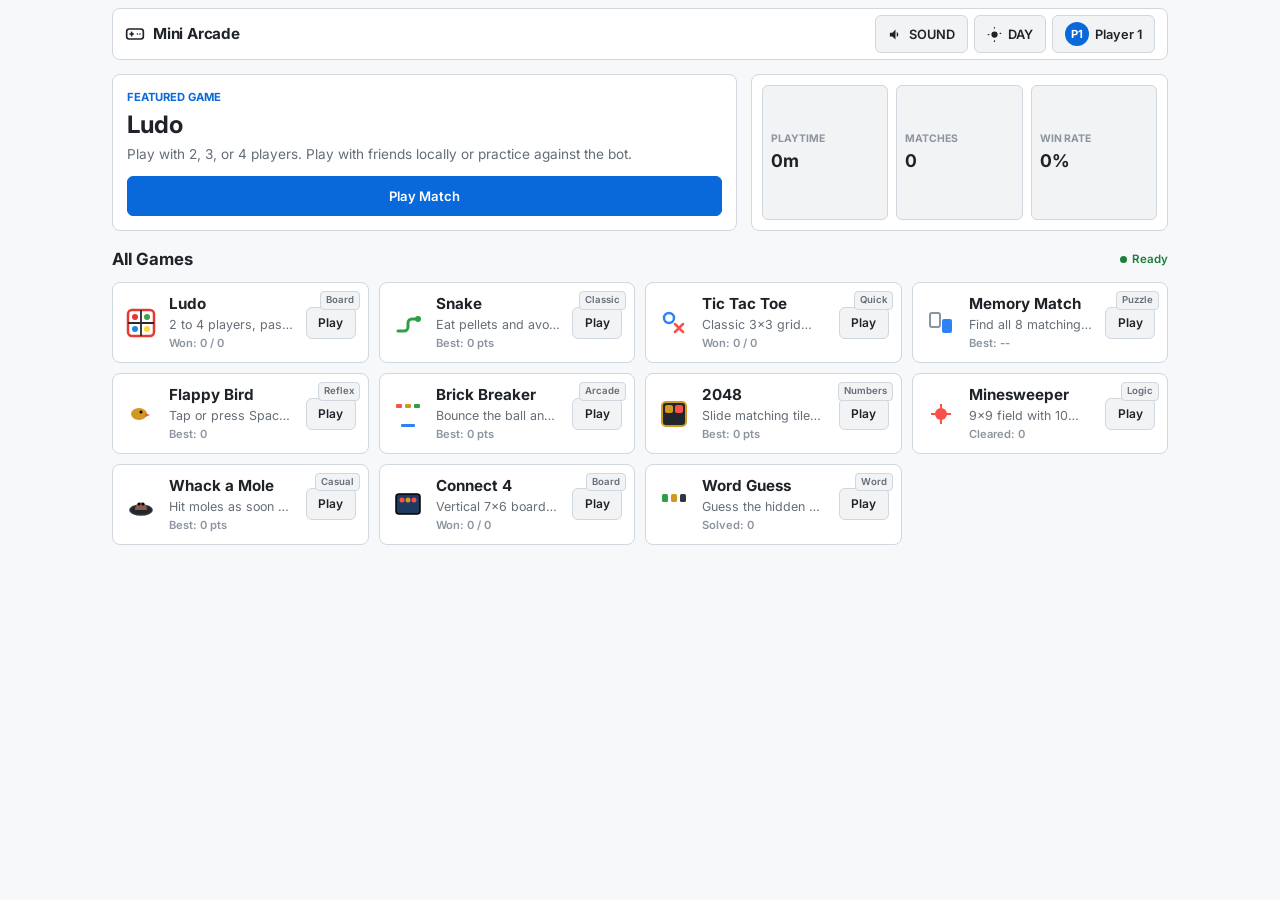
==== commit 4135c0bb: "refactor: complete student developer polish across all 11 games and pwa" ====
--- a/index.html
+++ b/index.html
@@ -1,527 +1,456 @@
-<!DOCTYPE html>
-<html lang="en">
-<head>
-  <meta charset="UTF-8">
-  <meta name="viewport" content="width=device-width, initial-scale=1.0, viewport-fit=cover, interactive-widget=resizes-content">
-  <title>Parlour — Arcade</title>
-  <meta name="description" content="A classic parlour cabinet collection of offline board and arcade games.">
-  <link rel="manifest" href="manifest.json">
-  <meta name="theme-color" content="#0a0d14">
-  <meta name="mobile-web-app-capable" content="yes">
-  <meta name="apple-mobile-web-app-capable" content="yes">
-  <meta name="apple-mobile-web-app-status-bar-style" content="black-translucent">
-  <link rel="apple-touch-icon" href="icons/icon-192.png">
-  <link rel="stylesheet" href="style.css">
-
-  <link rel="preconnect" href="https://fonts.googleapis.com">
-  <link rel="preconnect" href="https://fonts.gstatic.com" crossorigin>
-  <link href="https://fonts.googleapis.com/css2?family=Archivo+Black&family=Inter:wght@400;600;700;800&display=swap" rel="stylesheet">
-
-  <script>
-    (function() {
-      const persisted = localStorage.getItem('cae_settings_theme');
-      const prefersDark = window.matchMedia('(prefers-color-scheme: dark)').matches;
-      const theme = persisted || (prefersDark ? 'dark' : 'light');
-      document.documentElement.setAttribute('data-theme', theme);
-    })();
-  </script>
-</head>
-<body>
-
-  <!-- Vector Sprite -->
-  <svg xmlns="http://www.w3.org/2000/svg" style="display:none;" aria-hidden="true">
-    <symbol id="icon-logo" viewBox="0 0 32 32">
-      <rect x="4" y="4" width="24" height="24" rx="4" fill="none" stroke="currentColor" stroke-width="2.5"/>
-      <circle cx="11" cy="11" r="2.5" fill="currentColor"/>
-      <circle cx="21" cy="21" r="2.5" fill="currentColor"/>
-      <path d="M11 21l10-10" stroke="currentColor" stroke-width="2.5" stroke-linecap="round"/>
-    </symbol>
-
-    <symbol id="icon-sound-on" viewBox="0 0 24 24">
-      <path fill="currentColor" d="M3 9v6h4l5 5V4L7 9H3zm13.5 3c0-1.77-1.02-3.29-2.5-4.03v8.05c1.48-.73 2.5-2.25 2.5-4.02zM14 3.23v2.06c2.89.86 5 3.54 5 6.71s-2.11 5.85-5 6.71v2.06c4.01-.91 7-4.49 7-8.77s-2.99-7.86-7-8.77z"/>
-    </symbol>
-
-    <symbol id="icon-sound-off" viewBox="0 0 24 24">
-      <path fill="currentColor" d="M16.5 12c0-1.77-1.02-3.29-2.5-4.03v2.21l2.45 2.45c.03-.2.05-.41.05-.63zm2.5 0c0 .94-.2 1.82-.54 2.64l1.51 1.51C20.63 14.91 21 13.5 21 12c0-4.28-2.99-7.86-7-8.77v2.06c2.89.86 5 3.54 5 6.71zM4.27 3L3 4.27 7.73 9H3v6h4l5 5v-6.73l4.25 4.25c-.67.52-1.42.93-2.25 1.18v2.06c1.38-.31 2.63-.95 3.69-1.81L19.73 21 21 19.73l-9-9L4.27 3zM12 4L9.91 6.09 12 8.18V4z"/>
-    </symbol>
-
-    <symbol id="icon-theme-night" viewBox="0 0 24 24">
-      <path fill="currentColor" d="M12.3 2a10 10 0 0 0-1.9 19.8 10 10 0 0 1 11.6-11.6A10 10 0 0 1 12.3 2z"/>
-    </symbol>
-
-    <symbol id="icon-theme-day" viewBox="0 0 24 24">
-      <path fill="currentColor" d="M12 7a5 5 0 1 0 0 10 5 5 0 0 0 0-10zm0-5a1 1 0 0 0 1-1V1a1 1 0 0 0-2 0v1a1 1 0 0 0 1 1zm0 19a1 1 0 0 0-1 1v1a1 1 0 0 0 2 0v-1a1 1 0 0 0-1-1zm10-10a1 1 0 0 0 0-2h-1a1 1 0 0 0 0 2h1zM4 12a1 1 0 0 0-1-1H2a1 1 0 0 0 0 2h1a1 1 0 0 0 1-1z"/>
-    </symbol>
-
-    <symbol id="icon-game-ludo" viewBox="0 0 32 32">
-      <rect x="3" y="3" width="26" height="26" rx="4" fill="none" stroke="#E53935" stroke-width="2.5"/>
-      <circle cx="10" cy="10" r="3" fill="#E53935"/>
-      <circle cx="22" cy="10" r="3" fill="#43A047"/>
-      <circle cx="22" cy="22" r="3" fill="#FDD835"/>
-      <circle cx="10" cy="22" r="3" fill="#1E88E5"/>
-      <path d="M16 3v26M3 16h26" stroke="#2B2B2B" stroke-width="1.8"/>
-    </symbol>
-
-    <symbol id="icon-game-snake" viewBox="0 0 32 32">
-      <path d="M6 24h6a4 4 0 0 0 4-4v-4a4 4 0 0 1 4-4h6" fill="none" stroke="#00e575" stroke-width="3" stroke-linecap="round"/>
-      <circle cx="26" cy="12" r="3" fill="#00e575"/>
-      <circle cx="6" cy="24" r="2.5" fill="#ffb703"/>
-    </symbol>
-
-    <symbol id="icon-game-tictactoe" viewBox="0 0 32 32">
-      <circle cx="11" cy="11" r="5" fill="none" stroke="#00f0ff" stroke-width="2.5"/>
-      <path d="M17 17l8 8m0-8l-8 8" stroke="#ff2a5f" stroke-width="2.8" stroke-linecap="round"/>
-    </symbol>
-
-    <symbol id="icon-game-memory" viewBox="0 0 32 32">
-      <rect x="5" y="6" width="10" height="14" rx="2" fill="none" stroke="#9aa5b8" stroke-width="2"/>
-      <rect x="17" y="12" width="10" height="14" rx="2" fill="#00f0ff" stroke-width="2"/>
-      <circle cx="10" cy="13" r="2" fill="#9aa5b8"/>
-      <circle cx="22" cy="19" r="2" fill="#00f0ff"/>
-    </symbol>
-
-    <symbol id="icon-game-flappy" viewBox="0 0 32 32">
-      <ellipse cx="14" cy="16" rx="8" ry="6" fill="#ffb703"/>
-      <polygon points="20,15 25,17 20,19" fill="#ff2a5f"/>
-      <circle cx="16" cy="14" r="1.5" fill="#0a0d14"/>
-      <path d="M8 17c-2 2-4 0-4-2s2-2 4 0" stroke="#0a0d14" stroke-width="2" fill="none"/>
-    </symbol>
-
-    <symbol id="icon-game-breakout" viewBox="0 0 32 32">
-      <rect x="4" y="6" width="6" height="4" rx="1" fill="#ff2a5f"/>
-      <rect x="13" y="6" width="6" height="4" rx="1" fill="#ffb703"/>
-      <rect x="22" y="6" width="6" height="4" rx="1" fill="#00e575"/>
-      <rect x="8" y="13" width="6" height="4" rx="1" fill="#00f0ff"/>
-      <rect x="17" y="13" width="6" height="4" rx="1" fill="#ffb703"/>
-      <circle cx="15" cy="21" r="2" fill="#ffffff"/>
-      <rect x="9" y="26" width="14" height="3" rx="1" fill="#ffb703" stroke="#000" stroke-width="1"/>
-    </symbol>
-
-    <symbol id="icon-game-2048" viewBox="0 0 32 32">
-      <rect x="4" y="4" width="24" height="24" rx="4" fill="#1c2433" stroke="#ffb703" stroke-width="2"/>
-      <rect x="7" y="7" width="8" height="8" rx="2" fill="#ffb703"/>
-      <rect x="17" y="7" width="8" height="8" rx="2" fill="#fb8500"/>
-      <rect x="7" y="17" width="8" height="8" rx="2" fill="#f72585"/>
-      <rect x="17" y="17" width="8" height="8" rx="2" fill="#00e575"/>
-    </symbol>
-
-    <symbol id="icon-game-minesweeper" viewBox="0 0 32 32">
-      <circle cx="16" cy="16" r="6" fill="#ff2a5f"/>
-      <line x1="16" y1="6" x2="16" y2="26" stroke="#ff2a5f" stroke-width="2"/>
-      <line x1="6" y1="16" x2="26" y2="16" stroke="#ff2a5f" stroke-width="2"/>
-      <line x1="9" y1="9" x2="23" y2="23" stroke="#ff2a5f" stroke-width="2"/>
-      <line x1="23" y1="9" x2="9" y2="23" stroke="#ff2a5f" stroke-width="2"/>
-      <circle cx="14" cy="14" r="1.5" fill="#ffffff"/>
-    </symbol>
-
-    <symbol id="icon-game-mole" viewBox="0 0 32 32">
-      <ellipse cx="16" cy="22" rx="11" ry="5" fill="#1c2433" stroke="#2B2B2B" stroke-width="1.5"/>
-      <path d="M10 22 C10 12, 22 12, 22 22 Z" fill="#8d5b4c"/>
-      <circle cx="14" cy="16" r="1.5" fill="#000000"/>
-      <circle cx="18" cy="16" r="1.5" fill="#000000"/>
-      <ellipse cx="16" cy="18" rx="2" ry="1.2" fill="#ffb703"/>
-    </symbol>
-
-    <symbol id="icon-game-connectfour" viewBox="0 0 32 32">
-      <rect x="4" y="6" width="24" height="20" rx="3" fill="#1b356b" stroke="#000" stroke-width="1.5"/>
-      <circle cx="9" cy="11" r="2.5" fill="#ff2a5f"/>
-      <circle cx="16" cy="11" r="2.5" fill="#ffb703"/>
-      <circle cx="23" cy="11" r="2.5" fill="#ff2a5f"/>
-      <circle cx="9" cy="18" r="2.5" fill="#ffb703"/>
-      <circle cx="16" cy="18" r="2.5" fill="#ff2a5f"/>
-      <circle cx="23" cy="18" r="2.5" fill="#ffb703"/>
-    </symbol>
-
-    <symbol id="icon-game-wordguess" viewBox="0 0 32 32">
-      <rect x="4" y="6" width="6" height="8" rx="1.5" fill="#00e575" stroke="#000" stroke-width="1"/>
-      <rect x="13" y="6" width="6" height="8" rx="1.5" fill="#ffb703" stroke="#000" stroke-width="1"/>
-      <rect x="22" y="6" width="6" height="8" rx="1.5" fill="#2b3447" stroke="#000" stroke-width="1"/>
-      <rect x="4" y="17" width="6" height="8" rx="1.5" fill="#2b3447" stroke="#000" stroke-width="1"/>
-      <rect x="13" y="17" width="6" height="8" rx="1.5" fill="#00e575" stroke="#000" stroke-width="1"/>
-      <rect x="22" y="17" width="6" height="8" rx="1.5" fill="#00e575" stroke="#000" stroke-width="1"/>
-    </symbol>
-  </svg>
-
-  <div class="ambient-bg" aria-hidden="true"></div>
-  <canvas id="fxCanvas" class="fx-canvas" aria-hidden="true"></canvas>
-  <div id="liveAnnouncer" class="sr-only" aria-live="polite" aria-atomic="true"></div>
-
-  <!-- Main Arcade Shell -->
-  <div class="arcade-container" id="mainShell">
-    
-    <!-- Top Nav -->
-    <header class="top-nav">
-      <a href="#/" class="nav-brand" aria-label="Parlour Arcade Home">
-        <svg class="brand-icon"><use href="#icon-logo"/></svg>
-        <span class="brand-badge">SET 01</span>
-        <span class="brand-text">PARLOUR</span>
-      </a>
-
-      <div class="nav-actions">
-        <button type="button" class="btn-nav-pill" id="btnAudioToggle" title="Toggle Sound" aria-label="Toggle Sound">
-          <svg class="btn-icon-svg" id="iconAudioState"><use href="#icon-sound-on"/></svg>
-          <span class="btn-label-responsive" id="labelAudioState">SOUND</span>
-        </button>
-
-        <button type="button" class="btn-nav-pill" id="btnThemeToggle" title="Toggle Theme" aria-label="Toggle Theme">
-          <svg class="btn-icon-svg" id="iconThemeState"><use href="#icon-theme-night"/></svg>
-          <span class="btn-label-responsive" id="labelThemeState">NIGHT</span>
-        </button>
-
-        <button type="button" class="btn-nav-pill" id="btnProfileDrawerOpen" title="Player Profile" aria-label="Open Gamer Profile">
-          <span id="navAvatarEmoji">🎮</span>
-          <span class="btn-label-responsive" id="navCallsign">Player 1</span>
-        </button>
-      </div>
-    </header>
-
-    <!-- Main Lobby View -->
-    <main id="viewLobby">
-      <section class="dashboard-top-row">
-        <div class="hero-banner">
-          <span class="hero-tag">FEATURED BOARD</span>
-          <div class="hero-info">
-            <h2>Ludo Royale</h2>
-            <p>Roll, race, capture. Classic physical paper board with 3D ivory dice and moulded pawns.</p>
-          </div>
-          <div class="hero-cta-group">
-            <button type="button" class="btn-cta-primary" id="btnHeroDeploy">Play Match</button>
-            <button type="button" class="btn-cta-secondary" id="btnHeroContinue">Continue Saved</button>
-          </div>
-        </div>
-
-        <div class="telemetry-card">
-          <div class="telemetry-cell">
-            <span class="t-label">Playtime</span>
-            <span class="t-val" id="hudPlaytime">0m</span>
-          </div>
-          <div class="telemetry-cell">
-            <span class="t-label">Matches</span>
-            <span class="t-val" id="hudMatches">0</span>
-          </div>
-          <div class="telemetry-cell">
-            <span class="t-label">Win Rate</span>
-            <span class="t-val" id="hudWinRate">0%</span>
-          </div>
-          <div class="telemetry-cell">
-            <span class="t-label">Trophies</span>
-            <span class="t-val" id="hudTrophies">0</span>
-          </div>
-        </div>
-      </section>
-
-      <!-- Active Games Grid -->
-      <section class="lobby-simulations-section">
-        <div class="lobby-header">
-          <h2 class="section-title">Cabinet Games</h2>
-          <div class="live-indicator"><span class="live-dot"></span> Open</div>
-        </div>
-
-        <div class="game-grid" id="gameGridContainer">
-          <!-- 1. Ludo Royale -->
-          <div class="game-card-wrapper">
-            <div class="game-card" data-game="ludo" role="button" tabindex="0" aria-label="Play Ludo Royale">
-              <span class="card-badge">Board</span>
-              <svg class="card-icon-svg"><use href="#icon-game-ludo"/></svg>
-              <div class="game-card-content">
-                <h3>Ludo Royale</h3>
-                <p>Roll, race, capture. Four pawns each on a classic paper board.</p>
-                <span class="card-meta-stat" id="metaLudoStat">Wins: 0 | Total: 0</span>
-              </div>
-              <span class="btn-card-deploy">Play</span>
-            </div>
-          </div>
-
-          <!-- 2. Snake Rush -->
-          <div class="game-card-wrapper">
-            <div class="game-card" data-game="snake" role="button" tabindex="0" aria-label="Play Snake Rush">
-              <span class="card-badge">Arcade</span>
-              <svg class="card-icon-svg"><use href="#icon-game-snake"/></svg>
-              <div class="game-card-content">
-                <h3>Snake Rush</h3>
-                <p>Eat, grow, don't bite yourself. Smooth continuous movement.</p>
-                <span class="card-meta-stat" id="metaSnakeStat">Record: 0 pts</span>
-              </div>
-              <span class="btn-card-deploy">Play</span>
-            </div>
-          </div>
-
-          <!-- 3. Grid AI -->
-          <div class="game-card-wrapper">
-            <div class="game-card" data-game="tictactoe" role="button" tabindex="0" aria-label="Play Grid AI">
-              <span class="card-badge">Strategy</span>
-              <svg class="card-icon-svg"><use href="#icon-game-tictactoe"/></svg>
-              <div class="game-card-content">
-                <h3>Grid AI</h3>
-                <p>Noughts and crosses. The bot plays smart and doesn't blink.</p>
-                <span class="card-meta-stat" id="metaTttStat">Wins: 0 | Series: 0</span>
-              </div>
-              <span class="btn-card-deploy">Play</span>
-            </div>
-          </div>
-
-          <!-- 4. Memory Matrix -->
-          <div class="game-card-wrapper">
-            <div class="game-card" data-game="memory" role="button" tabindex="0" aria-label="Play Memory Matrix">
-              <span class="card-badge">Puzzle</span>
-              <svg class="card-icon-svg"><use href="#icon-game-memory"/></svg>
-              <div class="game-card-content">
-                <h3>Memory Matrix</h3>
-                <p>Sixteen cards, eight pairs, no notes. Beat the move target.</p>
-                <span class="card-meta-stat" id="metaMemoryStat">Best: - moves</span>
-              </div>
-              <span class="btn-card-deploy">Play</span>
-            </div>
-          </div>
-
-          <!-- 5. Flappy Pilot -->
-          <div class="game-card-wrapper">
-            <div class="game-card" data-game="flappy" role="button" tabindex="0" aria-label="Play Flappy Pilot">
-              <span class="card-badge">Reflex</span>
-              <svg class="card-icon-svg"><use href="#icon-game-flappy"/></svg>
-              <div class="game-card-content">
-                <h3>Flappy Pilot</h3>
-                <p>One button. Many gates. Perfectly calibrated hover flight.</p>
-                <span class="card-meta-stat" id="metaFlappyStat">Record: 0 gates</span>
-              </div>
-              <span class="btn-card-deploy">Play</span>
-            </div>
-          </div>
-
-          <!-- 6. Brick Breaker -->
-          <div class="game-card-wrapper">
-            <div class="game-card" data-game="breakout" role="button" tabindex="0" aria-label="Play Brick Breaker">
-              <span class="card-badge">Arcade</span>
-              <svg class="card-icon-svg"><use href="#icon-game-breakout"/></svg>
-              <div class="game-card-content">
-                <h3>Brick Breaker</h3>
-                <p>Paddle and ball physics. Clear multi-hit brick walls.</p>
-                <span class="card-meta-stat" id="metaBreakoutStat">High: 0 pts</span>
-              </div>
-              <span class="btn-card-deploy">Play</span>
-            </div>
-          </div>
-
-          <!-- 7. 2048 -->
-          <div class="game-card-wrapper">
-            <div class="game-card" data-game="twentyfortyeight" role="button" tabindex="0" aria-label="Play 2048">
-              <span class="card-badge">Puzzle</span>
-              <svg class="card-icon-svg"><use href="#icon-game-2048"/></svg>
-              <div class="game-card-content">
-                <h3>2048</h3>
-                <p>Slide matching numbers. Combine tiles to reach 2048.</p>
-                <span class="card-meta-stat" id="meta2048Stat">Best: 0 pts</span>
-              </div>
-              <span class="btn-card-deploy">Play</span>
-            </div>
-          </div>
-
-          <!-- 8. Minesweeper -->
-          <div class="game-card-wrapper">
-            <div class="game-card" data-game="minesweeper" role="button" tabindex="0" aria-label="Play Minesweeper">
-              <span class="card-badge">Logic</span>
-              <svg class="card-icon-svg"><use href="#icon-game-minesweeper"/></svg>
-              <div class="game-card-content">
-                <h3>Minesweeper</h3>
-                <p>9x9 field, 10 hidden mines. Uncover cells and place flags.</p>
-                <span class="card-meta-stat" id="metaMinesweeperStat">Cleared: 0</span>
-              </div>
-              <span class="btn-card-deploy">Play</span>
-            </div>
-          </div>
-
-          <!-- 9. Whack-a-Mole -->
-          <div class="game-card-wrapper">
-            <div class="game-card" data-game="mole" role="button" tabindex="0" aria-label="Play Whack-a-Mole">
-              <span class="card-badge">Reflex</span>
-              <svg class="card-icon-svg"><use href="#icon-game-mole"/></svg>
-              <div class="game-card-content">
-                <h3>Whack-a-Mole</h3>
-                <p>30 seconds on the clock. Tap moles before they duck back in.</p>
-                <span class="card-meta-stat" id="metaMoleStat">Record: 0 pts</span>
-              </div>
-              <span class="btn-card-deploy">Play</span>
-            </div>
-          </div>
-
-          <!-- 10. Connect 4 -->
-          <div class="game-card-wrapper">
-            <div class="game-card" data-game="connectfour" role="button" tabindex="0" aria-label="Play Connect 4">
-              <span class="card-badge">Board</span>
-              <svg class="card-icon-svg"><use href="#icon-game-connectfour"/></svg>
-              <div class="game-card-content">
-                <h3>Connect 4</h3>
-                <p>Vertical 7x6 drop board. Connect four discs in a row to win.</p>
-                <span class="card-meta-stat" id="metaC4Stat">Wins: 0 | Series: 0</span>
-              </div>
-              <span class="btn-card-deploy">Play</span>
-            </div>
-          </div>
-
-          <!-- 11. Word Guess -->
-          <div class="game-card-wrapper">
-            <div class="game-card" data-game="wordguess" role="button" tabindex="0" aria-label="Play Word Guess">
-              <span class="card-badge">Word</span>
-              <svg class="card-icon-svg"><use href="#icon-game-wordguess"/></svg>
-              <div class="game-card-content">
-                <h3>Word Guess</h3>
-                <p>Six attempts to guess a 5-letter word using coloured tile hints.</p>
-                <span class="card-meta-stat" id="metaWordStat">Solved: 0</span>
-              </div>
-              <span class="btn-card-deploy">Play</span>
-            </div>
-          </div>
-        </div>
-      </section>
-    </main>
-
-    <!-- Game Arena Overlay -->
-    <div id="viewArena" class="arena-overlay hidden" role="region" aria-label="Active Game Viewport">
-      <header class="arena-dock-top">
-        <button type="button" class="btn-nav-pill" id="btnArenaPause" aria-label="Pause Game">
-          <span>⏸</span> <span class="dock-btn-label">Pause</span>
-        </button>
-        <div class="arena-title-wrap">
-          <h2 class="arena-game-title" id="arenaGameTitle">Game</h2>
-        </div>
-        <div class="arena-dock-actions">
-          <button type="button" class="btn-nav-pill" id="btnArenaForfeit" aria-label="Give Up">
-            <span>🏳</span> <span class="dock-btn-label">Quit</span>
-          </button>
-        </div>
-      </header>
-
-      <div class="arena-viewport-container" id="arenaViewport"></div>
-    </div>
-  </div>
-
-  <!-- Briefing Modal -->
-  <dialog id="dialogBriefing" class="console-dialog">
-    <div class="dialog-card">
-      <div class="dialog-badge" id="briefingGameBadge">Rules</div>
-      <h2 id="briefingGameTitle">How to Play</h2>
-      <ul class="briefing-bullet-list" id="briefingRulesList"></ul>
-      <div id="briefingCustomOptions"></div>
-      <div class="dialog-actions-row">
-        <button type="button" class="btn-dialog-secondary" id="btnBriefingCancel">Back</button>
-        <button type="button" class="btn-dialog-primary" id="btnBriefingLaunch">Start</button>
-      </div>
-    </div>
-  </dialog>
-
-  <!-- Pause Modal -->
-  <dialog id="dialogPause" class="console-dialog">
-    <div class="dialog-card">
-      <div class="dialog-badge">Paused</div>
-      <h2>Game Paused</h2>
-      <p>Take a breath. The board is waiting.</p>
-      <div class="dialog-actions-col">
-        <button type="button" class="btn-dialog-primary" id="btnPauseResume">Resume</button>
-        <button type="button" class="btn-dialog-secondary" id="btnPauseRestart">Restart</button>
-        <button type="button" class="btn-dialog-danger" id="btnPauseForfeit">Quit Match</button>
-      </div>
-    </div>
-  </dialog>
-
-  <!-- Quit Confirm Modal -->
-  <dialog id="dialogConfirmForfeit" class="console-dialog">
-    <div class="dialog-card">
-      <div class="dialog-badge" style="color:var(--status-loss);">Warning</div>
-      <h2>Leave this match?</h2>
-      <p>Leaving in the middle counts as a defeat on your record.</p>
-      <div class="dialog-actions-row">
-        <button type="button" class="btn-dialog-secondary" id="btnForfeitCancel">Stay</button>
-        <button type="button" class="btn-dialog-danger" id="btnForfeitConfirm">Quit</button>
-      </div>
-    </div>
-  </dialog>
-
-  <!-- Outcome Modal -->
-  <dialog id="dialogOutcome" class="console-dialog">
-    <div class="dialog-card">
-      <div class="dialog-badge" id="outcomeBadge">Results</div>
-      <h2 id="outcomeTitle">Match Finished</h2>
-      <p id="outcomeSubtitle">+100 XP gained</p>
-      <div id="outcomeDetails"></div>
-      <div class="dialog-actions-row">
-        <button type="button" class="btn-dialog-primary" id="btnOutcomeReplay">Play Again</button>
-        <button type="button" class="btn-dialog-secondary" id="btnOutcomeLobby">Lobby</button>
-      </div>
-    </div>
-  </dialog>
-
-  <!-- Profile Drawer -->
-  <aside id="profileDrawer" class="profile-drawer" role="dialog" aria-modal="true" aria-label="Player Profile">
-    <div class="drawer-header">
-      <h3>Player Profile</h3>
-      <button type="button" class="btn-nav-pill" id="btnProfileDrawerClose" aria-label="Close Profile">✕</button>
-    </div>
-    <div class="drawer-body">
-      <div class="drawer-user-card">
-        <div class="drawer-avatar-display" id="drawerAvatarDisplay">🎮</div>
-        <div class="drawer-user-meta">
-          <h4 id="drawerCallsign">Player 1</h4>
-          <span class="drawer-user-tier" id="drawerTier">Regular</span>
-        </div>
-      </div>
-
-      <div class="drawer-xp-box">
-        <label for="inputCallsign" class="t-label">Player Name (2-14 chars):</label>
-        <input type="text" id="inputCallsign" maxlength="14" autocomplete="off" autocorrect="off" spellcheck="false">
-
-        <label class="t-label" style="margin-top:12px;">Choose Avatar:</label>
-        <div id="avatarPickerGrid">
-          <button type="button" class="avatar-option">🎮</button>
-          <button type="button" class="avatar-option">⚡</button>
-          <button type="button" class="avatar-option">👑</button>
-          <button type="button" class="avatar-option">👾</button>
-          <button type="button" class="avatar-option">🔥</button>
-          <button type="button" class="avatar-option">🤖</button>
-        </div>
-      </div>
-
-      <div class="drawer-xp-box">
-        <div class="drawer-level-row">
-          <span id="labelPlayerLevel">Level 1</span>
-          <span id="labelPlayerXp">0 / 100 XP</span>
-        </div>
-        <div class="progress-track">
-          <div class="progress-fill" id="barPlayerXp"></div>
-        </div>
-      </div>
-
-      <div>
-        <h4 class="section-subhead">Trophies & Badges</h4>
-        <div class="badges-grid" id="drawerBadgesGrid"></div>
-      </div>
-
-      <div>
-        <h4 class="section-subhead">Recent Games</h4>
-        <div id="drawerLogsList"></div>
-      </div>
-    </div>
-  </aside>
-  <div id="drawerBackdrop" class="drawer-backdrop" aria-hidden="true"></div>
-
-  <!-- Popover Toast -->
-  <div id="popoverToastContainer" class="toast-top-layer" popover="manual">
-    <div class="achievement-toast-card" id="achievementToastCard">
-      <div class="toast-icon" id="toastBadgeIcon">🏆</div>
-      <div>
-        <div class="toast-label">Trophy Earned</div>
-        <div class="toast-title" id="toastBadgeTitle">First Victory</div>
-      </div>
-    </div>
-  </div>
-
-  <!-- Hotkeys HUD -->
-  <footer class="hotkeys-hud-bar" aria-hidden="true">
-    <div class="hotkey-item"><span class="kbd-badge">M</span> Mute</div>
-    <div class="hotkey-item"><span class="kbd-badge">T</span> Theme</div>
-    <div class="hotkey-item"><span class="kbd-badge">P</span> Pause</div>
-    <div class="hotkey-item"><span class="kbd-badge">ESC</span> Back</div>
-  </footer>
-
-  <script type="module" src="js/app.js"></script>
-</body>
+<!DOCTYPE html>
+<html lang="en">
+<head>
+  <meta charset="UTF-8">
+  <meta name="viewport" content="width=device-width, initial-scale=1.0, viewport-fit=cover, interactive-widget=resizes-content">
+  <title>Mini Arcade</title>
+  <meta name="description" content="A simple collection of classic offline browser games built with vanilla JavaScript.">
+  <link rel="manifest" href="manifest.json">
+  <meta name="theme-color" content="#0e1117">
+  <meta name="mobile-web-app-capable" content="yes">
+  <meta name="apple-mobile-web-app-capable" content="yes">
+  <meta name="apple-mobile-web-app-status-bar-style" content="black-translucent">
+  <link rel="apple-touch-icon" href="icons/icon-192.png">
+  <link rel="stylesheet" href="style.css">
+
+  <link rel="preconnect" href="https://fonts.googleapis.com">
+  <link rel="preconnect" href="https://fonts.gstatic.com" crossorigin>
+  <link href="https://fonts.googleapis.com/css2?family=Inter:wght@400;500;600;700&display=swap" rel="stylesheet">
+
+  <script>
+    (function() {
+      const persisted = localStorage.getItem('cae_settings_theme');
+      const prefersDark = window.matchMedia('(prefers-color-scheme: dark)').matches;
+      const theme = persisted || (prefersDark ? 'dark' : 'light');
+      document.documentElement.setAttribute('data-theme', theme);
+    })();
+  </script>
+</head>
+<body>
+
+  <!-- Icons -->
+  <svg xmlns="http://www.w3.org/2000/svg" style="display:none;" aria-hidden="true">
+    <symbol id="icon-logo" viewBox="0 0 24 24">
+      <rect x="2" y="6" width="20" height="12" rx="3" fill="none" stroke="currentColor" stroke-width="2"/>
+      <path d="M6 12h4m-2-2v4m7-2h.01m3 0h.01" stroke="currentColor" stroke-width="2" stroke-linecap="round"/>
+    </symbol>
+
+    <symbol id="icon-sound-on" viewBox="0 0 24 24">
+      <path fill="currentColor" d="M3 9v6h4l5 5V4L7 9H3zm13.5 3c0-1.77-1.02-3.29-2.5-4.03v8.05c1.48-.73 2.5-2.25 2.5-4.02z"/>
+    </symbol>
+
+    <symbol id="icon-sound-off" viewBox="0 0 24 24">
+      <path fill="currentColor" d="M4.27 3L3 4.27 7.73 9H3v6h4l5 5v-6.73l4.25 4.25c-.67.52-1.42.93-2.25 1.18v2.06c1.38-.31 2.63-.95 3.69-1.81L19.73 21 21 19.73l-9-9L4.27 3zM12 4L9.91 6.09 12 8.18V4z"/>
+    </symbol>
+
+    <symbol id="icon-theme-night" viewBox="0 0 24 24">
+      <path fill="currentColor" d="M12.3 2a10 10 0 0 0-1.9 19.8 10 10 0 0 1 11.6-11.6A10 10 0 0 1 12.3 2z"/>
+    </symbol>
+
+    <symbol id="icon-theme-day" viewBox="0 0 24 24">
+      <path fill="currentColor" d="M12 7a5 5 0 1 0 0 10 5 5 0 0 0 0-10zm0-5a1 1 0 0 0 1-1V1a1 1 0 0 0-2 0v1a1 1 0 0 0 1 1zm0 19a1 1 0 0 0-1 1v1a1 1 0 0 0 2 0v-1a1 1 0 0 0-1-1zm10-10a1 1 0 0 0 0-2h-1a1 1 0 0 0 0 2h1zM4 12a1 1 0 0 0-1-1H2a1 1 0 0 0 0 2h1a1 1 0 0 0 1-1z"/>
+    </symbol>
+
+    <symbol id="icon-game-ludo" viewBox="0 0 32 32">
+      <rect x="3" y="3" width="26" height="26" rx="4" fill="none" stroke="#E53935" stroke-width="2.5"/>
+      <circle cx="10" cy="10" r="3" fill="#E53935"/>
+      <circle cx="22" cy="10" r="3" fill="#43A047"/>
+      <circle cx="22" cy="22" r="3" fill="#FDD835"/>
+      <circle cx="10" cy="22" r="3" fill="#1E88E5"/>
+      <path d="M16 3v26M3 16h26" stroke="#2B2B2B" stroke-width="1.8"/>
+    </symbol>
+
+    <symbol id="icon-game-snake" viewBox="0 0 32 32">
+      <path d="M6 24h6a4 4 0 0 0 4-4v-4a4 4 0 0 1 4-4h6" fill="none" stroke="#2ea043" stroke-width="3" stroke-linecap="round"/>
+      <circle cx="26" cy="12" r="3" fill="#2ea043"/>
+    </symbol>
+
+    <symbol id="icon-game-tictactoe" viewBox="0 0 32 32">
+      <circle cx="11" cy="11" r="5" fill="none" stroke="#2f81f7" stroke-width="2.5"/>
+      <path d="M17 17l8 8m0-8l-8 8" stroke="#f85149" stroke-width="2.5" stroke-linecap="round"/>
+    </symbol>
+
+    <symbol id="icon-game-memory" viewBox="0 0 32 32">
+      <rect x="5" y="6" width="10" height="14" rx="2" fill="none" stroke="#8b949e" stroke-width="2"/>
+      <rect x="17" y="12" width="10" height="14" rx="2" fill="#2f81f7" stroke-width="2"/>
+    </symbol>
+
+    <symbol id="icon-game-flappy" viewBox="0 0 32 32">
+      <ellipse cx="14" cy="16" rx="8" ry="6" fill="#d29922"/>
+      <polygon points="20,15 25,17 20,19" fill="#f85149"/>
+      <circle cx="16" cy="14" r="1.5" fill="#000"/>
+    </symbol>
+
+    <symbol id="icon-game-breakout" viewBox="0 0 32 32">
+      <rect x="4" y="6" width="6" height="4" rx="1" fill="#f85149"/>
+      <rect x="13" y="6" width="6" height="4" rx="1" fill="#d29922"/>
+      <rect x="22" y="6" width="6" height="4" rx="1" fill="#2ea043"/>
+      <circle cx="15" cy="20" r="2" fill="#ffffff"/>
+      <rect x="9" y="26" width="14" height="3" rx="1" fill="#2f81f7"/>
+    </symbol>
+
+    <symbol id="icon-game-2048" viewBox="0 0 32 32">
+      <rect x="4" y="4" width="24" height="24" rx="4" fill="#21262d" stroke="#d29922" stroke-width="2"/>
+      <rect x="7" y="7" width="8" height="8" rx="2" fill="#d29922"/>
+      <rect x="17" y="7" width="8" height="8" rx="2" fill="#f85149"/>
+    </symbol>
+
+    <symbol id="icon-game-minesweeper" viewBox="0 0 32 32">
+      <circle cx="16" cy="16" r="6" fill="#f85149"/>
+      <line x1="16" y1="6" x2="16" y2="26" stroke="#f85149" stroke-width="2"/>
+      <line x1="6" y1="16" x2="26" y2="16" stroke="#f85149" stroke-width="2"/>
+    </symbol>
+
+    <symbol id="icon-game-mole" viewBox="0 0 32 32">
+      <ellipse cx="16" cy="22" rx="11" ry="5" fill="#21262d" stroke="#30363d" stroke-width="1.5"/>
+      <path d="M10 22 C10 12, 22 12, 22 22 Z" fill="#8d5b4c"/>
+      <circle cx="14" cy="16" r="1.5" fill="#000"/>
+      <circle cx="18" cy="16" r="1.5" fill="#000"/>
+    </symbol>
+
+    <symbol id="icon-game-connectfour" viewBox="0 0 32 32">
+      <rect x="4" y="6" width="24" height="20" rx="3" fill="#1f3a60" stroke="#000" stroke-width="1.5"/>
+      <circle cx="10" cy="12" r="2.5" fill="#f85149"/>
+      <circle cx="16" cy="12" r="2.5" fill="#d29922"/>
+      <circle cx="22" cy="12" r="2.5" fill="#f85149"/>
+    </symbol>
+
+    <symbol id="icon-game-wordguess" viewBox="0 0 32 32">
+      <rect x="4" y="6" width="6" height="8" rx="1.5" fill="#2ea043"/>
+      <rect x="13" y="6" width="6" height="8" rx="1.5" fill="#d29922"/>
+      <rect x="22" y="6" width="6" height="8" rx="1.5" fill="#30363d"/>
+    </symbol>
+  </svg>
+
+  <canvas id="fxCanvas" class="fx-canvas" aria-hidden="true"></canvas>
+
+  <div class="arcade-container" id="mainShell">
+    
+    <!-- Top Nav -->
+    <header class="top-nav">
+      <a href="#/" class="nav-brand" aria-label="Mini Arcade Home">
+        <svg class="brand-icon"><use href="#icon-logo"/></svg>
+        <span class="brand-text">Mini Arcade</span>
+      </a>
+
+      <div class="nav-actions">
+        <button type="button" class="btn-nav-pill" id="btnAudioToggle" title="Toggle Sound">
+          <svg class="btn-icon-svg" id="iconAudioState"><use href="#icon-sound-on"/></svg>
+          <span class="btn-label-responsive" id="labelAudioState">SOUND</span>
+        </button>
+
+        <button type="button" class="btn-nav-pill" id="btnThemeToggle" title="Toggle Theme">
+          <svg class="btn-icon-svg" id="iconThemeState"><use href="#icon-theme-night"/></svg>
+          <span class="btn-label-responsive" id="labelThemeState">NIGHT</span>
+        </button>
+
+        <button type="button" class="btn-nav-pill" id="btnProfileDrawerOpen" title="Player Profile">
+          <span id="navAvatarEmoji" class="user-avatar-pill">P1</span>
+          <span class="btn-label-responsive" id="navCallsign">Player 1</span>
+        </button>
+      </div>
+    </header>
+
+    <!-- Main Lobby View -->
+    <main id="viewLobby">
+      <section class="dashboard-top-row">
+        <div class="hero-banner">
+          <span class="hero-tag">Featured Game</span>
+          <div class="hero-info">
+            <h2>Ludo</h2>
+            <p>Play with 2, 3, or 4 players. Play with friends locally or practice against the bot.</p>
+          </div>
+          <div class="hero-cta-group">
+            <button type="button" class="btn-cta-primary" id="btnHeroDeploy">Play Match</button>
+            <button type="button" class="btn-cta-secondary" id="btnHeroContinue">Resume Saved</button>
+          </div>
+        </div>
+
+        <div class="telemetry-card">
+          <div class="telemetry-cell">
+            <span class="t-label">Playtime</span>
+            <span class="t-val" id="hudPlaytime">0m</span>
+          </div>
+          <div class="telemetry-cell">
+            <span class="t-label">Matches</span>
+            <span class="t-val" id="hudMatches">0</span>
+          </div>
+          <div class="telemetry-cell">
+            <span class="t-label">Win Rate</span>
+            <span class="t-val" id="hudWinRate">0%</span>
+          </div>
+        </div>
+      </section>
+
+      <!-- Active Games Grid -->
+      <section>
+        <div class="lobby-header">
+          <h2 class="section-title">All Games</h2>
+          <div class="live-indicator"><span class="live-dot"></span> Ready</div>
+        </div>
+
+        <div class="game-grid" id="gameGridContainer">
+          <!-- 1. Ludo -->
+          <div class="game-card-wrapper">
+            <div class="game-card" data-game="ludo" role="button" tabindex="0">
+              <span class="card-badge">Board</span>
+              <svg class="card-icon-svg"><use href="#icon-game-ludo"/></svg>
+              <div class="game-card-content">
+                <h3>Ludo</h3>
+                <p>2 to 4 players, pass & play or against bots.</p>
+                <span class="card-meta-stat" id="metaLudoStat">Won: 0 / 0</span>
+              </div>
+              <span class="btn-card-deploy">Play</span>
+            </div>
+          </div>
+
+          <!-- 2. Snake -->
+          <div class="game-card-wrapper">
+            <div class="game-card" data-game="snake" role="button" tabindex="0">
+              <span class="card-badge">Classic</span>
+              <svg class="card-icon-svg"><use href="#icon-game-snake"/></svg>
+              <div class="game-card-content">
+                <h3>Snake</h3>
+                <p>Eat pellets and avoid running into walls or yourself.</p>
+                <span class="card-meta-stat" id="metaSnakeStat">Best: 0 pts</span>
+              </div>
+              <span class="btn-card-deploy">Play</span>
+            </div>
+          </div>
+
+          <!-- 3. Tic Tac Toe -->
+          <div class="game-card-wrapper">
+            <div class="game-card" data-game="tictactoe" role="button" tabindex="0">
+              <span class="card-badge">Quick</span>
+              <svg class="card-icon-svg"><use href="#icon-game-tictactoe"/></svg>
+              <div class="game-card-content">
+                <h3>Tic Tac Toe</h3>
+                <p>Classic 3x3 grid against defensive bot logic.</p>
+                <span class="card-meta-stat" id="metaTttStat">Won: 0 / 0</span>
+              </div>
+              <span class="btn-card-deploy">Play</span>
+            </div>
+          </div>
+
+          <!-- 4. Memory -->
+          <div class="game-card-wrapper">
+            <div class="game-card" data-game="memory" role="button" tabindex="0">
+              <span class="card-badge">Puzzle</span>
+              <svg class="card-icon-svg"><use href="#icon-game-memory"/></svg>
+              <div class="game-card-content">
+                <h3>Memory Match</h3>
+                <p>Find all 8 matching card pairs in minimum moves.</p>
+                <span class="card-meta-stat" id="metaMemoryStat">Best: --</span>
+              </div>
+              <span class="btn-card-deploy">Play</span>
+            </div>
+          </div>
+
+          <!-- 5. Flappy -->
+          <div class="game-card-wrapper">
+            <div class="game-card" data-game="flappy" role="button" tabindex="0">
+              <span class="card-badge">Reflex</span>
+              <svg class="card-icon-svg"><use href="#icon-game-flappy"/></svg>
+              <div class="game-card-content">
+                <h3>Flappy Bird</h3>
+                <p>Tap or press Space to hover through pipe gaps.</p>
+                <span class="card-meta-stat" id="metaFlappyStat">Best: 0</span>
+              </div>
+              <span class="btn-card-deploy">Play</span>
+            </div>
+          </div>
+
+          <!-- 6. Breakout -->
+          <div class="game-card-wrapper">
+            <div class="game-card" data-game="breakout" role="button" tabindex="0">
+              <span class="card-badge">Arcade</span>
+              <svg class="card-icon-svg"><use href="#icon-game-breakout"/></svg>
+              <div class="game-card-content">
+                <h3>Brick Breaker</h3>
+                <p>Bounce the ball and clear multi-hit brick rows.</p>
+                <span class="card-meta-stat" id="metaBreakoutStat">Best: 0 pts</span>
+              </div>
+              <span class="btn-card-deploy">Play</span>
+            </div>
+          </div>
+
+          <!-- 7. 2048 -->
+          <div class="game-card-wrapper">
+            <div class="game-card" data-game="twentyfortyeight" role="button" tabindex="0">
+              <span class="card-badge">Numbers</span>
+              <svg class="card-icon-svg"><use href="#icon-game-2048"/></svg>
+              <div class="game-card-content">
+                <h3>2048</h3>
+                <p>Slide matching tiles to merge them into 2048.</p>
+                <span class="card-meta-stat" id="meta2048Stat">Best: 0 pts</span>
+              </div>
+              <span class="btn-card-deploy">Play</span>
+            </div>
+          </div>
+
+          <!-- 8. Minesweeper -->
+          <div class="game-card-wrapper">
+            <div class="game-card" data-game="minesweeper" role="button" tabindex="0">
+              <span class="card-badge">Logic</span>
+              <svg class="card-icon-svg"><use href="#icon-game-minesweeper"/></svg>
+              <div class="game-card-content">
+                <h3>Minesweeper</h3>
+                <p>9x9 field with 10 mines. Uncover safe cells and place flags.</p>
+                <span class="card-meta-stat" id="metaMinesweeperStat">Cleared: 0</span>
+              </div>
+              <span class="btn-card-deploy">Play</span>
+            </div>
+          </div>
+
+          <!-- 9. Whack-a-Mole -->
+          <div class="game-card-wrapper">
+            <div class="game-card" data-game="mole" role="button" tabindex="0">
+              <span class="card-badge">Casual</span>
+              <svg class="card-icon-svg"><use href="#icon-game-mole"/></svg>
+              <div class="game-card-content">
+                <h3>Whack a Mole</h3>
+                <p>Hit moles as soon as they pop up before 30 seconds are up.</p>
+                <span class="card-meta-stat" id="metaMoleStat">Best: 0 pts</span>
+              </div>
+              <span class="btn-card-deploy">Play</span>
+            </div>
+          </div>
+
+          <!-- 10. Connect 4 -->
+          <div class="game-card-wrapper">
+            <div class="game-card" data-game="connectfour" role="button" tabindex="0">
+              <span class="card-badge">Board</span>
+              <svg class="card-icon-svg"><use href="#icon-game-connectfour"/></svg>
+              <div class="game-card-content">
+                <h3>Connect 4</h3>
+                <p>Vertical 7x6 board. Line up four colored discs in a row to win.</p>
+                <span class="card-meta-stat" id="metaC4Stat">Won: 0 / 0</span>
+              </div>
+              <span class="btn-card-deploy">Play</span>
+            </div>
+          </div>
+
+          <!-- 11. Word Guess -->
+          <div class="game-card-wrapper">
+            <div class="game-card" data-game="wordguess" role="button" tabindex="0">
+              <span class="card-badge">Word</span>
+              <svg class="card-icon-svg"><use href="#icon-game-wordguess"/></svg>
+              <div class="game-card-content">
+                <h3>Word Guess</h3>
+                <p>Guess the hidden 5-letter word in 6 tries using color hints.</p>
+                <span class="card-meta-stat" id="metaWordStat">Solved: 0</span>
+              </div>
+              <span class="btn-card-deploy">Play</span>
+            </div>
+          </div>
+        </div>
+      </section>
+    </main>
+
+    <!-- Game Arena Overlay -->
+    <div id="viewArena" class="arena-overlay hidden" role="region">
+      <header class="arena-dock-top">
+        <button type="button" class="btn-nav-pill" id="btnArenaPause" aria-label="Pause Game">
+          <span>Pause</span>
+        </button>
+        <div class="arena-title-wrap">
+          <h2 class="arena-game-title" id="arenaGameTitle">Game</h2>
+        </div>
+        <div class="arena-dock-actions">
+          <button type="button" class="btn-nav-pill" id="btnArenaForfeit" aria-label="Quit Game">
+            <span>Quit</span>
+          </button>
+        </div>
+      </header>
+
+      <div class="arena-viewport-container" id="arenaViewport"></div>
+    </div>
+  </div>
+
+  <!-- Briefing Modal -->
+  <dialog id="dialogBriefing" class="console-dialog">
+    <div class="dialog-card">
+      <div class="dialog-badge" id="briefingGameBadge">Rules & Setup</div>
+      <h2 id="briefingGameTitle">Game Rules</h2>
+      <ul class="briefing-bullet-list" id="briefingRulesList"></ul>
+      <div id="briefingCustomOptions"></div>
+      <div class="dialog-actions-row">
+        <button type="button" class="btn-dialog-secondary" id="btnBriefingCancel">Back</button>
+        <button type="button" class="btn-dialog-primary" id="btnBriefingLaunch">Start Game</button>
+      </div>
+    </div>
+  </dialog>
+
+  <!-- Pause Modal -->
+  <dialog id="dialogPause" class="console-dialog">
+    <div class="dialog-card">
+      <div class="dialog-badge">Paused</div>
+      <h2>Game Paused</h2>
+      <p>Save your game to resume later, or keep playing now.</p>
+      <div class="dialog-actions-col">
+        <button type="button" class="btn-dialog-primary" id="btnPauseResume">Resume</button>
+        <button type="button" class="btn-dialog-secondary" id="btnPauseSaveExit">Save & Exit</button>
+        <button type="button" class="btn-dialog-secondary" id="btnPauseRestart">Restart</button>
+        <button type="button" class="btn-dialog-danger" id="btnPauseForfeit">Quit Match</button>
+      </div>
+    </div>
+  </dialog>
+
+  <!-- Quit Confirm Modal -->
+  <dialog id="dialogConfirmForfeit" class="console-dialog">
+    <div class="dialog-card">
+      <div class="dialog-badge" style="color:var(--status-loss);">Warning</div>
+      <h2>Leave this match?</h2>
+      <p>Quitting directly counts as a loss. To save without losing, pick <strong>Save & Exit</strong> from the pause menu.</p>
+      <div class="dialog-actions-row">
+        <button type="button" class="btn-dialog-secondary" id="btnForfeitCancel">Stay</button>
+        <button type="button" class="btn-dialog-danger" id="btnForfeitConfirm">Quit</button>
+      </div>
+    </div>
+  </dialog>
+
+  <!-- Outcome Modal -->
+  <dialog id="dialogOutcome" class="console-dialog">
+    <div class="dialog-card">
+      <div class="dialog-badge" id="outcomeBadge">Results</div>
+      <h2 id="outcomeTitle">Match Finished</h2>
+      <p id="outcomeSubtitle" style="display:none;"></p>
+      <div id="outcomeDetails" style="margin-bottom:12px; font-weight:600;"></div>
+      <div class="dialog-actions-row">
+        <button type="button" class="btn-dialog-primary" id="btnOutcomeReplay">Play Again</button>
+        <button type="button" class="btn-dialog-secondary" id="btnOutcomeLobby">Lobby</button>
+      </div>
+    </div>
+  </dialog>
+
+  <!-- Profile Drawer -->
+  <aside id="profileDrawer" class="profile-drawer" role="dialog" aria-modal="true" aria-label="Player Profile">
+    <div class="drawer-header">
+      <h3>Player Stats</h3>
+      <button type="button" class="btn-nav-pill" id="btnProfileDrawerClose" aria-label="Close Profile">✕</button>
+    </div>
+    <div class="drawer-body">
+      <div class="drawer-user-card">
+        <div class="drawer-avatar-display user-avatar-pill" id="drawerAvatarDisplay">P1</div>
+        <div class="drawer-user-meta">
+          <h4 id="drawerCallsign">Player 1</h4>
+          <span style="font-size:0.75rem; color:var(--text-sub);">Local Profile</span>
+        </div>
+      </div>
+
+      <div class="drawer-xp-box">
+        <label for="inputCallsign" class="t-label">Edit Player Name:</label>
+        <input type="text" id="inputCallsign" maxlength="14" autocomplete="off" autocorrect="off" spellcheck="false" style="width:100%; padding:6px 8px; border:1px solid var(--border-line); border-radius:4px; background:var(--bg-panel); color:var(--text-main); margin-top:4px;">
+      </div>
+
+      <div>
+        <h4 style="font-size:0.85rem; font-weight:700; margin-bottom:8px;">Recent Matches</h4>
+        <div id="drawerLogsList" style="display:flex; flex-direction:column; gap:6px;"></div>
+      </div>
+    </div>
+  </aside>
+  <div id="drawerBackdrop" class="drawer-backdrop" aria-hidden="true"></div>
+
+  <script type="module" src="js/app.js"></script>
+</body>
 </html>
--- a/style.css
+++ b/style.css
@@ -1,1389 +1,1249 @@
-/* ==========================================================================
-   PARLOUR ARCADE — ULTRA-RESPONSIVE COMPLETE STYLESHEET
-   100% Adaptive: Mobile (320px - 480px), Tablets (768px), Desktops (1024px+)
-   Zero Horizontal Scroll | 100dvh Lock | Notch & Home Bar Safe
-   ========================================================================== */
-
-:root {
-  /* Surfaces */
-  --bg-base: #0a0d14;
-  --bg-panel: #121722;
-  --bg-surface: #182030;
-  --bg-surface-hover: #222c40;
-
-  /* Line & Shadow */
-  --border-line: #2d384e;
-  --border-strong: #000000;
-  --shadow-offset: 3px 3px 0px #000000;
-  --shadow-offset-lg: 5px 5px 0px #000000;
-
-  /* Typography */
-  --text-main: #f4f6fa;
-  --text-sub: #9aa5b8;
-  --text-dim: #657185;
-  --text-inverse: #0a0d14;
-
-  /* Brand Accents */
-  --accent-cyan: #00f0ff;
-  --brand-accent: var(--accent-cyan);
-  --status-loss: #ff2a5f;
-  --status-win: #00e575;
-  --status-coin: #ffb703;
-
-  /* Geometry & Rhythm */
-  --radius-btn: 8px;
-  --radius-card: 12px;
-  --radius-pill: 9999px;
-  --nav-height: 52px;
-  --app-max-width: 1280px;
-
-  /* Snappy Transitions */
-  --dur-fast: 120ms;
-  --ease-snap: cubic-bezier(0.2, 0.8, 0.2, 1);
-
-  /* Safe Area Variables */
-  --sat: env(safe-area-inset-top, 0px);
-  --sar: env(safe-area-inset-right, 0px);
-  --sab: env(safe-area-inset-bottom, 0px);
-  --sal: env(safe-area-inset-left, 0px);
-
-  /* Fluid Board Size Engine (Calculates remaining height after top dock & controls) */
-  --board-size: min(88vw, calc(100dvh - 190px), 400px);
-
-  /* Ludo Palette */
-  --ludo-wood-light: #5d4037;
-  --ludo-wood-dark: #3e2723;
-}
-
-[data-theme="light"] {
-  --bg-base: #ecefe6;
-  --bg-panel: #fbfcf9;
-  --bg-surface: #e2e6dd;
-  --bg-surface-hover: #d5dad0;
-
-  --border-line: #a6b09d;
-  --border-strong: #1a1e16;
-  --shadow-offset: 3px 3px 0px #1a1e16;
-  --shadow-offset-lg: 5px 5px 0px #1a1e16;
-
-  --text-main: #141712;
-  --text-sub: #4b5344;
-  --text-dim: #737c6c;
-  --text-inverse: #ffffff;
-
-  --accent-cyan: #007788;
-  --status-loss: #c81e43;
-  --status-win: #0b8043;
-  --status-coin: #b87800;
-}
-
-/* ==========================================================================
-   RESET & SYSTEM BASE (STRICT ZERO-HORIZONTAL SCROLL)
-   ========================================================================== */
-*, *::before, *::after {
-  box-sizing: border-box;
-  margin: 0;
-  padding: 0;
-  -webkit-tap-highlight-color: transparent;
-}
-
-html {
-  width: 100%;
-  height: 100%;
-  overflow-x: hidden;
-}
-
-body {
-  width: 100%;
-  min-height: 100%;
-  min-height: 100dvh;
-  background-color: var(--bg-base);
-  color: var(--text-main);
-  font-family: 'Inter', -apple-system, BlinkMacSystemFont, 'Segoe UI', Roboto, sans-serif;
-  font-size: 14px;
-  line-height: 1.45;
-  overflow-x: hidden;
-  user-select: none;
-  -webkit-user-select: none;
-  touch-action: manipulation;
-}
-
-body.game-open {
-  overflow: hidden !important;
-  overscroll-behavior: none !important;
-}
-
-input, textarea, select {
-  user-select: text;
-  -webkit-user-select: text;
-  font-family: inherit;
-  font-size: 16px !important; /* Prevents auto-zoom in iOS Safari */
-}
-
-button {
-  font-family: inherit;
-  border: none;
-  background: none;
-  cursor: pointer;
-  touch-action: manipulation;
-}
-
-:focus-visible {
-  outline: 2px solid var(--brand-accent);
-  outline-offset: 2px;
-}
-
-.ambient-bg {
-  position: fixed;
-  inset: 0;
-  z-index: 0;
-  background: radial-gradient(circle at 50% -10%, rgba(0, 240, 255, 0.08) 0%, transparent 60%);
-  pointer-events: none !important;
-}
-
-.fx-canvas {
-  position: fixed;
-  inset: 0;
-  z-index: 9998;
-  pointer-events: none !important;
-}
-
-.sr-only {
-  position: absolute;
-  width: 1px;
-  height: 1px;
-  padding: 0;
-  margin: -1px;
-  overflow: hidden;
-  clip: rect(0, 0, 0, 0);
-  border: 0;
-}
-
-/* ==========================================================================
-   APP CONTAINER & TOP NAVIGATION
-   ========================================================================== */
-.arcade-container {
-  width: 100%;
-  max-width: var(--app-max-width);
-  margin: 0 auto;
-  padding: calc(8px + var(--sat)) calc(10px + var(--sar)) calc(30px + var(--sab)) calc(10px + var(--sal));
-  position: relative;
-  z-index: 10;
-}
-
-.top-nav {
-  height: var(--nav-height);
-  display: flex;
-  align-items: center;
-  justify-content: space-between;
-  padding: 0 10px;
-  background: var(--bg-panel);
-  border: 2px solid var(--border-strong);
-  border-radius: var(--radius-card);
-  box-shadow: var(--shadow-offset);
-  margin-bottom: 14px;
-  min-width: 0;
-}
-
-.nav-brand {
-  display: flex;
-  align-items: center;
-  gap: 8px;
-  text-decoration: none;
-  color: inherit;
-  min-width: 0;
-}
-
-.brand-icon {
-  width: 22px;
-  height: 22px;
-  fill: var(--brand-accent);
-  flex-shrink: 0;
-}
-
-.brand-badge {
-  background: var(--brand-accent);
-  color: var(--text-inverse);
-  font-family: 'Archivo Black', sans-serif;
-  font-size: 0.58rem;
-  font-weight: 900;
-  padding: 2px 4px;
-  border: 1.5px solid var(--border-strong);
-  border-radius: 4px;
-  box-shadow: 1.5px 1.5px 0px #000;
-  transform: rotate(-1.5deg);
-  flex-shrink: 0;
-}
-
-.brand-text {
-  font-family: 'Archivo Black', sans-serif;
-  font-weight: 900;
-  font-size: 0.95rem;
-  letter-spacing: -0.5px;
-  white-space: nowrap;
-}
-
-.nav-actions {
-  display: flex;
-  align-items: center;
-  gap: 6px;
-  flex-shrink: 0;
-}
-
-.btn-nav-pill {
-  min-width: 44px;
-  height: 44px;
-  background: var(--bg-surface);
-  border: 2px solid var(--border-strong);
-  border-radius: var(--radius-btn);
-  box-shadow: 2px 2px 0px #000;
-  padding: 0 8px;
-  color: var(--text-main);
-  font-size: 0.75rem;
-  font-weight: 700;
-  display: inline-flex;
-  align-items: center;
-  justify-content: center;
-  gap: 6px;
-  cursor: pointer;
-  transition: transform var(--dur-fast) var(--ease-snap), box-shadow var(--dur-fast);
-}
-
-.btn-nav-pill:active {
-  transform: translate(2px, 2px);
-  box-shadow: 0px 0px 0px #000;
-}
-
-.btn-icon-svg {
-  width: 16px;
-  height: 16px;
-  fill: currentColor;
-  flex-shrink: 0;
-}
-
-.btn-label-responsive {
-  display: none;
-}
-
-/* ==========================================================================
-   LOBBY: HERO & TELEMETRY
-   ========================================================================== */
-.dashboard-top-row {
-  display: flex;
-  flex-direction: column;
-  gap: 10px;
-  margin-bottom: 16px;
-}
-
-.hero-banner {
-  background: var(--bg-panel);
-  border: 2px solid var(--border-strong);
-  border-radius: var(--radius-card);
-  box-shadow: var(--shadow-offset);
-  padding: 14px;
-  display: flex;
-  flex-direction: column;
-  justify-content: space-between;
-}
-
-.hero-tag {
-  align-self: flex-start;
-  background: var(--bg-surface);
-  color: var(--brand-accent);
-  border: 1.5px solid var(--border-strong);
-  font-size: 0.62rem;
-  font-weight: 800;
-  padding: 2px 5px;
-  border-radius: 4px;
-  box-shadow: 1.5px 1.5px 0px #000;
-  margin-bottom: 6px;
-}
-
-.hero-info h2 {
-  font-family: 'Archivo Black', sans-serif;
-  font-size: clamp(1.2rem, 5vw, 1.7rem);
-  font-weight: 900;
-  line-height: 1.2;
-  margin-bottom: 4px;
-}
-
-.hero-info p {
-  color: var(--text-sub);
-  font-size: 0.82rem;
-  margin-bottom: 12px;
-  line-height: 1.35;
-}
-
-.hero-cta-group {
-  display: flex;
-  gap: 8px;
-  flex-wrap: wrap;
-}
-
-.btn-cta-primary,
-.btn-cta-secondary {
-  flex: 1;
-  min-width: 110px;
-  min-height: 44px;
-  padding: 0 14px;
-  border: 2px solid var(--border-strong);
-  border-radius: var(--radius-btn);
-  box-shadow: var(--shadow-offset);
-  font-family: 'Archivo Black', sans-serif;
-  font-size: 0.8rem;
-  font-weight: 900;
-  display: inline-flex;
-  align-items: center;
-  justify-content: center;
-}
-
-.btn-cta-primary {
-  background: var(--brand-accent);
-  color: var(--text-inverse);
-}
-
-.btn-cta-secondary {
-  background: var(--bg-surface);
-  color: var(--status-coin);
-  display: none;
-}
-
-.btn-cta-secondary.show {
-  display: inline-flex;
-}
-
-.btn-cta-primary:active,
-.btn-cta-secondary:active {
-  transform: translate(2px, 2px);
-  box-shadow: 0px 0px 0px #000;
-}
-
-/* Telemetry Grid (2x2 on phones, min-width: 0 prevents flex blow-out) */
-.telemetry-card {
-  background: var(--bg-panel);
-  border: 2px solid var(--border-strong);
-  border-radius: var(--radius-card);
-  box-shadow: var(--shadow-offset);
-  padding: 10px;
-  display: grid;
-  grid-template-columns: repeat(2, 1fr);
-  gap: 8px;
-}
-
-.telemetry-cell {
-  background: var(--bg-surface);
-  border: 1.5px solid var(--border-strong);
-  border-radius: var(--radius-btn);
-  padding: 8px;
-  display: flex;
-  flex-direction: column;
-  justify-content: center;
-  min-width: 0;
-}
-
-.t-label {
-  font-size: 0.6rem;
-  color: var(--text-dim);
-  font-weight: 800;
-  letter-spacing: 0.5px;
-  text-transform: uppercase;
-}
-
-.t-val {
-  font-family: 'Archivo Black', sans-serif;
-  font-size: 1.15rem;
-  font-weight: 900;
-  color: var(--text-main);
-  margin-top: 2px;
-  white-space: nowrap;
-  overflow: hidden;
-  text-overflow: ellipsis;
-}
-
-/* ==========================================================================
-   GAME TILES LIST (Mobile First Compact List Row)
-   ========================================================================== */
-.lobby-header {
-  display: flex;
-  justify-content: space-between;
-  align-items: center;
-  margin-bottom: 10px;
-}
-
-.section-title {
-  font-family: 'Archivo Black', sans-serif;
-  font-size: 1.05rem;
-  font-weight: 900;
-}
-
-.live-indicator {
-  display: flex;
-  align-items: center;
-  gap: 5px;
-  font-size: 0.7rem;
-  font-weight: 800;
-  color: var(--status-win);
-}
-
-.live-dot {
-  width: 7px;
-  height: 7px;
-  background: var(--status-win);
-  border-radius: 50%;
-  border: 1px solid var(--border-strong);
-}
-
-.game-grid {
-  display: flex;
-  flex-direction: column;
-  gap: 8px;
-}
-
-.game-card-wrapper {
-  width: 100%;
-}
-
-.game-card {
-  width: 100%;
-  min-height: 52px;
-  background: var(--bg-panel);
-  border: 2px solid var(--border-strong);
-  border-radius: var(--radius-card);
-  box-shadow: var(--shadow-offset);
-  padding: 8px 10px;
-  display: flex;
-  align-items: center;
-  gap: 10px;
-  cursor: pointer;
-  position: relative;
-  min-width: 0;
-}
-
-.card-badge {
-  position: absolute;
-  top: 5px;
-  right: 6px;
-  background: var(--bg-base);
-  border: 1px solid var(--border-strong);
-  padding: 1px 4px;
-  border-radius: 4px;
-  font-size: 0.52rem;
-  font-weight: 800;
-  color: var(--text-sub);
-  text-transform: uppercase;
-}
-
-.card-icon-svg {
-  width: 34px;
-  height: 34px;
-  flex-shrink: 0;
-}
-
-.game-card-content {
-  flex: 1;
-  min-width: 0;
-  display: flex;
-  flex-direction: column;
-}
-
-.game-card h3 {
-  font-family: 'Archivo Black', sans-serif;
-  font-size: 0.9rem;
-  font-weight: 900;
-  white-space: nowrap;
-  overflow: hidden;
-  text-overflow: ellipsis;
-}
-
-.game-card p {
-  color: var(--text-sub);
-  font-size: 0.72rem;
-  line-height: 1.25;
-  display: -webkit-box;
-  -webkit-line-clamp: 1;
-  -webkit-box-orient: vertical;
-  overflow: hidden;
-  margin-top: 1px;
-}
-
-.card-meta-stat {
-  font-size: 0.65rem;
-  font-weight: 700;
-  color: var(--text-dim);
-  margin-top: 1px;
-}
-
-.btn-card-deploy {
-  min-width: 50px;
-  height: 36px;
-  background: var(--bg-surface);
-  border: 1.5px solid var(--border-strong);
-  border-radius: var(--radius-btn);
-  color: var(--text-main);
-  font-family: 'Archivo Black', sans-serif;
-  font-size: 0.72rem;
-  font-weight: 900;
-  display: flex;
-  align-items: center;
-  justify-content: center;
-  flex-shrink: 0;
-}
-
-.game-card:active {
-  transform: translate(2px, 2px);
-  box-shadow: 0px 0px 0px #000;
-}
-
-/* ==========================================================================
-   GAME ARENA OVERLAY (100dvh Zero-Scroll Mobile System)
-   ========================================================================== */
-.arena-overlay {
-  position: fixed;
-  inset: 0;
-  z-index: 600;
-  background: var(--bg-base);
-  display: flex;
-  flex-direction: column;
-  padding: calc(6px + var(--sat)) calc(8px + var(--sar)) calc(6px + var(--sab)) calc(8px + var(--sal));
-  height: 100vh;
-  height: 100dvh;
-  overflow: hidden;
-  overscroll-behavior: none;
-}
-
-.arena-overlay.hidden {
-  display: none !important;
-}
-
-.arena-dock-top {
-  height: 44px;
-  display: flex;
-  justify-content: space-between;
-  align-items: center;
-  padding: 0 8px;
-  background: var(--bg-panel);
-  border: 2px solid var(--border-strong);
-  border-radius: var(--radius-card);
-  box-shadow: var(--shadow-offset);
-  margin-bottom: 6px;
-  flex-shrink: 0;
-}
-
-.arena-game-title {
-  font-family: 'Archivo Black', sans-serif;
-  font-size: 0.95rem;
-  font-weight: 900;
-}
-
-.arena-viewport-container {
-  flex: 1;
-  display: flex;
-  align-items: center;
-  justify-content: center;
-  overflow: hidden;
-  position: relative;
-  min-height: 0;
-  width: 100%;
-}
-
-.arena-dual-layout {
-  display: flex;
-  flex-direction: column;
-  align-items: center;
-  justify-content: center;
-  gap: 8px;
-  width: 100%;
-  height: 100%;
-  max-height: 100%;
-}
-
-.arena-board-frame {
-  background: var(--bg-panel);
-  padding: 6px;
-  border-radius: var(--radius-card);
-  border: 2px solid var(--border-strong);
-  box-shadow: var(--shadow-offset);
-  display: flex;
-  align-items: center;
-  justify-content: center;
-  max-width: 100%;
-  touch-action: none;
-}
-
-/* Universal Canvas Auto-Fit Across All Games */
-.arena-board-frame canvas,
-#ludoCanvas,
-#snakeCanvas,
-#flappyCanvas,
-#breakoutCanvas {
-  display: block;
-  width: var(--board-size) !important;
-  height: var(--board-size) !important;
-  max-width: 100% !important;
-  max-height: 100% !important;
-  aspect-ratio: 1 / 1;
-  touch-action: none;
-  border-radius: 6px;
-}
-
-.arena-side-controls {
-  width: 100%;
-  max-width: var(--board-size);
-  display: flex;
-  flex-direction: column;
-  gap: 6px;
-  overflow-y: auto;
-  max-height: 42%;
-}
-
-/* ==========================================================================
-   PER-GAME FLUID RESPONSIVE BOARD CONFIGS
-   ========================================================================== */
-
-/* 1. Tic-Tac-Toe */
-.ttt-grid-box {
-  width: var(--board-size);
-  height: var(--board-size);
-  background: var(--bg-panel);
-  border: 2px solid var(--border-strong);
-  border-radius: var(--radius-card);
-  padding: 6px;
-  display: flex;
-}
-
-.ttt-cells-wrapper {
-  display: grid;
-  grid-template-columns: repeat(3, 1fr);
-  grid-template-rows: repeat(3, 1fr);
-  gap: 6px;
-  width: 100%;
-  height: 100%;
-}
-
-.ttt-cells-wrapper .cell {
-  background: var(--bg-surface);
-  border: 2px solid var(--border-strong);
-  border-radius: var(--radius-btn);
-  font-family: 'Archivo Black', sans-serif;
-  font-size: clamp(1.8rem, 8vw, 2.5rem);
-  font-weight: 900;
-  display: flex;
-  align-items: center;
-  justify-content: center;
-  color: var(--text-main);
-  box-shadow: 2px 2px 0px #000;
-  touch-action: manipulation;
-}
-
-.ttt-cells-wrapper .cell.x { color: var(--brand-accent); }
-.ttt-cells-wrapper .cell.o { color: var(--status-loss); }
-
-/* 2. Connect 4 */
-#c4Container {
-  width: var(--board-size);
-  display: flex;
-  flex-direction: column;
-  align-items: center;
-}
-
-#c4GridWrapper {
-  display: grid;
-  grid-template-columns: repeat(7, 1fr);
-  grid-template-rows: repeat(6, 1fr);
-  gap: 4px;
-  padding: 6px;
-  background: #1b356b;
-  border: 2px solid var(--border-strong);
-  border-radius: var(--radius-card);
-  width: 100%;
-  aspect-ratio: 7 / 6;
-}
-
-.c4-slot {
-  width: 100%;
-  height: 100%;
-  border-radius: 50%;
-  background: var(--bg-base);
-  border: 1.5px solid #000;
-}
-
-#c4DropArrows {
-  display: grid;
-  grid-template-columns: repeat(7, 1fr);
-  gap: 4px;
-  width: 100%;
-  margin-bottom: 4px;
-}
-
-.c4-drop-btn {
-  height: 38px;
-  background: var(--bg-surface);
-  border: 1.5px solid var(--border-strong);
-  border-radius: 4px;
-  display: flex;
-  align-items: center;
-  justify-content: center;
-  font-weight: 900;
-  touch-action: manipulation;
-}
-
-/* 3. 2048 */
-#container2048 {
-  width: var(--board-size);
-  height: var(--board-size);
-  background: var(--bg-panel);
-  border: 2px solid var(--border-strong);
-  border-radius: var(--radius-card);
-  padding: 6px;
-  touch-action: none;
-}
-
-#grid2048 {
-  display: grid;
-  grid-template-columns: repeat(4, 1fr);
-  grid-template-rows: repeat(4, 1fr);
-  gap: 6px;
-  width: 100%;
-  height: 100%;
-}
-
-#grid2048 > div {
-  background: var(--bg-surface);
-  border: 1.5px solid var(--border-strong);
-  border-radius: 6px;
-  display: flex;
-  align-items: center;
-  justify-content: center;
-  font-family: 'Archivo Black', sans-serif;
-  font-size: clamp(0.9rem, 4vw, 1.4rem);
-  font-weight: 900;
-}
-
-/* 4. Minesweeper */
-#msContainer {
-  width: var(--board-size);
-  display: flex;
-  flex-direction: column;
-  gap: 6px;
-}
-
-#msGrid {
-  display: grid;
-  grid-template-columns: repeat(9, 1fr);
-  grid-template-rows: repeat(9, 1fr);
-  gap: 3px;
-  width: 100%;
-  aspect-ratio: 1;
-}
-
-.mine-cell {
-  width: 100%;
-  height: 100%;
-  background: var(--bg-surface);
-  border: 1.5px solid var(--border-strong);
-  border-radius: 4px;
-  display: flex;
-  align-items: center;
-  justify-content: center;
-  font-family: 'Archivo Black', sans-serif;
-  font-size: clamp(0.75rem, 3.5vw, 1rem);
-  font-weight: 900;
-  touch-action: manipulation;
-}
-
-/* 5. Whack-a-Mole */
-#moleGrid {
-  display: grid;
-  grid-template-columns: repeat(3, 1fr);
-  grid-template-rows: repeat(3, 1fr);
-  gap: 8px;
-  width: var(--board-size);
-  height: var(--board-size);
-}
-
-.mole-hole {
-  width: 100%;
-  height: 100%;
-  background: var(--bg-surface);
-  border: 2px solid var(--border-strong);
-  border-radius: 50%;
-  display: flex;
-  align-items: center;
-  justify-content: center;
-  cursor: pointer;
-  touch-action: manipulation;
-}
-
-/* 6. Word Guess */
-#wgBoard {
-  display: flex;
-  flex-direction: column;
-  gap: 4px;
-  align-items: center;
-  margin-bottom: 6px;
-}
-
-.wg-row {
-  display: grid;
-  grid-template-columns: repeat(5, 1fr);
-  gap: 4px;
-  width: min(75vw, 250px);
-}
-
-.word-tile {
-  width: 100%;
-  aspect-ratio: 1;
-  border: 2px solid var(--border-strong);
-  border-radius: 4px;
-  background: var(--bg-surface);
-  display: flex;
-  align-items: center;
-  justify-content: center;
-  font-family: 'Archivo Black', sans-serif;
-  font-size: clamp(0.95rem, 4vw, 1.3rem);
-  font-weight: 900;
-}
-
-.word-keyboard {
-  display: flex;
-  flex-direction: column;
-  gap: 4px;
-  width: 100%;
-  max-width: 480px;
-  margin: 0 auto;
-}
-
-.word-key-row {
-  display: flex;
-  gap: 4px;
-  justify-content: center;
-  width: 100%;
-}
-
-.word-key {
-  flex: 1;
-  min-width: 24px;
-  height: 44px;
-  background: var(--bg-surface);
-  border: 1.5px solid var(--border-strong);
-  border-radius: 4px;
-  display: flex;
-  align-items: center;
-  justify-content: center;
-  font-weight: 800;
-  font-size: 0.82rem;
-  touch-action: manipulation;
-}
-
-.word-key.wide {
-  flex: 1.5;
-  font-size: 0.72rem;
-}
-
-/* 7. Memory Matrix */
-#memoryGrid {
-  display: grid;
-  grid-template-columns: repeat(4, 1fr);
-  grid-template-rows: repeat(4, 1fr);
-  gap: 6px;
-  width: var(--board-size);
-  height: var(--board-size);
-}
-
-.memory-card {
-  width: 100%;
-  height: 100%;
-  background: var(--bg-surface);
-  border: 2px solid var(--border-strong);
-  border-radius: 6px;
-  display: flex;
-  align-items: center;
-  justify-content: center;
-  font-size: clamp(1.2rem, 5vw, 2rem);
-  cursor: pointer;
-  touch-action: manipulation;
-}
-
-/* 8. Ludo Physical Tabletop System */
-.ludo-tabletop-container {
-  display: flex;
-  flex-direction: column;
-  align-items: center;
-  gap: 6px;
-  width: 100%;
-  max-width: var(--board-size);
-}
-
-.ludo-board-frame {
-  width: var(--board-size);
-  height: var(--board-size);
-  background: #2b1810;
-  padding: 4px;
-  border-radius: 12px;
-  border: 2px solid #000;
-  display: flex;
-  align-items: center;
-  justify-content: center;
-}
-
-.ludo-deck-controls {
-  width: 100%;
-  display: flex;
-  flex-direction: column;
-  gap: 6px;
-}
-
-.ludo-players-grid {
-  display: grid;
-  grid-template-columns: repeat(4, 1fr);
-  gap: 4px;
-}
-
-.ludo-player-card {
-  background: var(--bg-panel);
-  border: 1.5px solid var(--border-strong);
-  border-radius: 6px;
-  padding: 4px;
-  text-align: center;
-  font-size: 0.65rem;
-}
-
-/* ==========================================================================
-   MODALS AS MOBILE BOTTOM SHEETS
-   ========================================================================== */
-dialog.console-dialog {
-  margin: auto auto 0 auto;
-  padding: 0;
-  border: none;
-  background: transparent;
-  width: 100%;
-  max-width: 480px;
-  color: var(--text-main);
-  z-index: 11000;
-}
-
-dialog.console-dialog::backdrop {
-  background: rgba(0, 0, 0, 0.75);
-}
-
-.dialog-card {
-  background: var(--bg-panel);
-  border: 2px solid var(--border-strong);
-  border-radius: var(--radius-card) var(--radius-card) 0 0;
-  box-shadow: var(--shadow-offset);
-  padding: 16px 14px calc(16px + var(--sab));
-  max-height: calc(100dvh - 30px);
-  overflow-y: auto;
-  text-align: center;
-}
-
-.dialog-badge {
-  display: inline-block;
-  font-size: 0.62rem;
-  font-weight: 800;
-  color: var(--brand-accent);
-  background: var(--bg-surface);
-  border: 1px solid var(--border-strong);
-  padding: 2px 5px;
-  border-radius: 4px;
-  margin-bottom: 4px;
-}
-
-.dialog-card h2 {
-  font-family: 'Archivo Black', sans-serif;
-  font-size: 1.15rem;
-  margin-bottom: 4px;
-}
-
-.dialog-card p {
-  color: var(--text-sub);
-  font-size: 0.82rem;
-  margin-bottom: 12px;
-}
-
-.dialog-actions-col,
-.dialog-actions-row {
-  display: flex;
-  flex-direction: column;
-  gap: 8px;
-}
-
-.btn-dialog-primary,
-.btn-dialog-secondary,
-.btn-dialog-danger {
-  width: 100%;
-  min-height: 44px;
-  border: 2px solid var(--border-strong);
-  border-radius: var(--radius-btn);
-  font-family: 'Archivo Black', sans-serif;
-  font-size: 0.82rem;
-  display: flex;
-  align-items: center;
-  justify-content: center;
-}
-
-.btn-dialog-primary { background: var(--brand-accent); color: var(--text-inverse); }
-.btn-dialog-secondary { background: var(--bg-surface); color: var(--text-main); }
-.btn-dialog-danger { background: var(--status-loss); color: #fff; }
-
-.briefing-bullet-list {
-  text-align: left;
-  list-style: none;
-  display: flex;
-  flex-direction: column;
-  gap: 5px;
-  margin-bottom: 12px;
-}
-
-.briefing-bullet-list li {
-  font-size: 0.82rem;
-  color: var(--text-main);
-}
-
-.briefing-bullet-list li::before {
-  content: "■ ";
-  color: var(--brand-accent);
-  font-size: 0.7rem;
-}
-
-/* ==========================================================================
-   PROFILE DRAWER
-   ========================================================================== */
-.drawer-backdrop {
-  position: fixed;
-  inset: 0;
-  z-index: 1200;
-  background: rgba(0, 0, 0, 0.65);
-  opacity: 0;
-  visibility: hidden;
-  transition: opacity var(--dur-fast);
-}
-
-.drawer-backdrop.show {
-  opacity: 1;
-  visibility: visible;
-}
-
-.profile-drawer {
-  position: fixed;
-  top: 0;
-  right: -100%;
-  width: 100%;
-  max-width: 360px;
-  height: 100%;
-  height: 100dvh;
-  z-index: 1250;
-  background: var(--bg-panel);
-  border-left: 2px solid var(--border-strong);
-  display: flex;
-  flex-direction: column;
-  transition: transform 200ms var(--ease-snap);
-}
-
-.profile-drawer.open {
-  transform: translateX(-100%);
-}
-
-.drawer-header {
-  height: var(--nav-height);
-  padding: calc(6px + var(--sat)) 14px 6px;
-  border-bottom: 2px solid var(--border-strong);
-  display: flex;
-  align-items: center;
-  justify-content: space-between;
-}
-
-.drawer-body {
-  flex: 1;
-  overflow-y: auto;
-  padding: 14px 14px calc(20px + var(--sab));
-  display: flex;
-  flex-direction: column;
-  gap: 12px;
-}
-
-.drawer-user-card {
-  background: var(--bg-surface);
-  border: 2px solid var(--border-strong);
-  border-radius: var(--radius-card);
-  box-shadow: 2px 2px 0px #000;
-  padding: 10px;
-  display: flex;
-  align-items: center;
-  gap: 10px;
-}
-
-.drawer-avatar-display { font-size: 1.6rem; }
-.drawer-user-meta h4 { font-family: 'Archivo Black', sans-serif; font-size: 0.95rem; }
-.drawer-user-tier { font-size: 0.72rem; font-weight: 700; color: var(--status-coin); }
-
-.drawer-xp-box {
-  background: var(--bg-surface);
-  border: 2px solid var(--border-strong);
-  border-radius: var(--radius-card);
-  box-shadow: 2px 2px 0px #000;
-  padding: 10px;
-}
-
-.progress-track {
-  width: 100%;
-  height: 8px;
-  background: var(--bg-base);
-  border: 1px solid var(--border-strong);
-  border-radius: 4px;
-  overflow: hidden;
-  margin-top: 6px;
-}
-
-.progress-fill {
-  height: 100%;
-  background: var(--brand-accent);
-  width: 0%;
-  transition: width var(--dur-fast);
-}
-
-#avatarPickerGrid {
-  display: flex;
-  gap: 6px;
-  margin-top: 6px;
-  flex-wrap: wrap;
-}
-
-.avatar-option {
-  width: 44px;
-  height: 44px;
-  font-size: 1.3rem;
-  border: 2px solid var(--border-strong);
-  border-radius: 6px;
-  background: var(--bg-surface);
-  display: inline-flex;
-  align-items: center;
-  justify-content: center;
-}
-
-.badges-grid {
-  display: grid;
-  grid-template-columns: repeat(3, 1fr);
-  gap: 6px;
-}
-
-.badge-item {
-  background: var(--bg-surface);
-  border: 1.5px solid var(--border-strong);
-  border-radius: 6px;
-  padding: 6px 3px;
-  text-align: center;
-  display: flex;
-  flex-direction: column;
-  align-items: center;
-  gap: 3px;
-}
-
-.badge-item.unlocked { border-color: var(--brand-accent); background: rgba(0, 240, 255, 0.08); }
-.badge-item.locked { opacity: 0.35; filter: grayscale(1); }
-.badge-item-icon { font-size: 1.2rem; }
-.badge-item-name { font-size: 0.58rem; font-weight: 800; }
-
-/* ==========================================================================
-   ACHIEVEMENT TOAST
-   ========================================================================== */
-.toast-top-layer {
-  position: fixed;
-  top: calc(8px + var(--sat));
-  left: 50%;
-  transform: translateX(-50%);
-  margin: 0;
-  border: none;
-  background: transparent;
-  z-index: 15000;
-  width: calc(100% - 20px);
-  max-width: 360px;
-}
-
-.toast-top-layer:not(:popover-open) { display: none; }
-
-.achievement-toast-card {
-  background: var(--bg-panel);
-  border: 2px solid var(--border-strong);
-  border-radius: var(--radius-card);
-  padding: 8px 12px;
-  display: flex;
-  align-items: center;
-  gap: 8px;
-  box-shadow: var(--shadow-offset);
-}
-
-.toast-label { font-size: 0.58rem; font-weight: 800; color: var(--status-coin); text-transform: uppercase; }
-.toast-title { font-family: 'Archivo Black', sans-serif; font-size: 0.85rem; font-weight: 900; }
-
-/* ==========================================================================
-   HOTKEYS HUD (DESKTOP ONLY)
-   ========================================================================== */
-.hotkeys-hud-bar {
-  position: fixed;
-  bottom: 12px;
-  right: 16px;
-  z-index: 50;
-  display: flex;
-  align-items: center;
-  gap: 8px;
-  background: var(--bg-panel);
-  border: 2px solid var(--border-strong);
-  border-radius: var(--radius-btn);
-  box-shadow: 2px 2px 0px #000;
-  padding: 4px 10px;
-  pointer-events: none;
-}
-
-.hotkey-item {
-  display: flex;
-  align-items: center;
-  gap: 4px;
-  font-size: 0.62rem;
-  font-weight: 800;
-  color: var(--text-sub);
-}
-
-.kbd-badge {
-  display: inline-flex;
-  align-items: center;
-  justify-content: center;
-  min-width: 16px;
-  height: 16px;
-  padding: 0 3px;
-  background: var(--bg-surface);
-  border: 1px solid var(--border-strong);
-  border-radius: 3px;
-  color: var(--brand-accent);
-  font-weight: 800;
-  font-size: 0.58rem;
-}
-
-/* ==========================================================================
-   RESPONSIVE BREAKPOINTS (Tablet, Desktop, Landscape)
-   ========================================================================== */
-@media (min-width: 480px) {
-  .btn-label-responsive { display: inline; }
-  .btn-nav-pill { padding: 0 12px; }
-  .telemetry-card { grid-template-columns: repeat(4, 1fr); }
-  .game-grid { display: grid; grid-template-columns: repeat(2, 1fr); gap: 12px; }
-  .game-card { flex-direction: column; text-align: center; padding: 16px 12px; }
-  .game-card p { -webkit-line-clamp: 2; }
-  .btn-card-deploy { width: 100%; margin-top: 8px; }
-  dialog.console-dialog { margin: auto; }
-  .dialog-card { border-radius: var(--radius-card); padding: 20px; }
-  .dialog-actions-row { flex-direction: row; }
-}
-
-@media (min-width: 768px) {
-  .dashboard-top-row { display: grid; grid-template-columns: 1.4fr 1fr; gap: 16px; }
-  .game-grid { grid-template-columns: repeat(3, 1fr); }
-  .arena-dual-layout { flex-direction: row; justify-content: center; gap: 24px; }
-  .arena-side-controls { max-height: 100%; width: 300px; }
-  :root {
-    --board-size: min(480px, calc(100dvh - 120px));
-  }
-}
-
-@media (min-width: 1100px) {
-  .game-grid { grid-template-columns: repeat(4, 1fr); }
-  :root {
-    --board-size: min(520px, calc(100dvh - 120px));
-  }
-}
-
-@media (min-width: 1440px) {
-  .game-grid { grid-template-columns: repeat(5, 1fr); }
-}
-
-/* Phone Landscape Mode (Height < 520px) */
-@media (max-height: 520px) and (orientation: landscape) {
-  .arena-overlay { padding: 4px calc(10px + var(--sar)) 4px calc(10px + var(--sal)); }
-  .arena-dock-top { height: 36px; margin-bottom: 4px; }
-  .arena-dual-layout { flex-direction: row !important; justify-content: center; gap: 10px; }
-  .arena-side-controls { max-height: 94%; width: 220px; overflow-y: auto; }
-  :root {
-    --board-size: min(80vw, calc(100dvh - 55px), 300px);
-  }
-}
-
-/* Touch vs Mouse Fine Gating */
-@media (pointer: coarse) {
-  .hotkeys-hud-bar { display: none !important; }
-}
-
-@media (hover: hover) and (pointer: fine) {
-  .game-card:hover { transform: translateY(-2px); box-shadow: 4px 6px 0px #000; }
-  .btn-nav-pill:hover { border-color: var(--brand-accent); }
-}
-
-@media (prefers-reduced-motion: reduce) {
-  *, *::before, *::after {
-    animation-duration: 0.01ms !important;
-    animation-iteration-count: 1 !important;
-    transition-duration: 0.01ms !important;
-  }
-}
-
-/* ==========================================================================
-   MOBILE FIXES (v2)
-   ========================================================================== */
-/* (pull-to-refresh stays enabled on the lobby; blocked only inside the game arena, see v4 block) */
-
-/* Flappy (400x520) & Breakout (440x520) are portrait canvases: keep their aspect ratio
-   instead of being squashed into the square --board-size used by the other games. */
-:root { --board-h: max(240px, min(calc(100dvh - 270px), 520px, calc((100vw - 40px) * 1.15))); }
-@media (min-width: 768px) {
-  :root { --board-h: min(520px, calc(100dvh - 120px)); }
-}
-@media (max-height: 520px) and (orientation: landscape) {
-  :root { --board-h: calc(100dvh - 70px); }
-}
-.arena-board-frame #flappyCanvas,
-.arena-board-frame #breakoutCanvas {
-  width: auto !important;
-  height: var(--board-h) !important;
-  max-width: none !important;
-  max-height: none !important;
-  aspect-ratio: auto;
-}
-#flappyCanvas { aspect-ratio: 400 / 520; }
-#breakoutCanvas { aspect-ratio: 440 / 520; }
-
-/* Never clip the top of a tall layout on short screens */
-.arena-dual-layout { justify-content: safe center; }
-.arena-viewport-container { overflow-y: auto; }
-
-/* Very small phones */
-@media (max-width: 360px) {
-  .arcade-container { padding-left: calc(6px + var(--sal)); padding-right: calc(6px + var(--sar)); }
-  .brand-badge { display: none; }
-  .btn-cta-primary, .btn-cta-secondary { min-width: 0; }
-}
-
-/* ---- v3: layout that never clips and always scrolls when content is taller than the screen ---- */
-.arena-viewport-container {
-  align-items: safe center;
-  justify-content: safe center;
-  overflow-y: auto;
-  overflow-x: hidden;
-  -webkit-overflow-scrolling: touch;
-}
-.arena-dual-layout { height: auto; min-height: 100%; max-height: none; padding: 2px 0 12px; }
-@media (max-width: 767px) and (orientation: portrait) {
-  .arena-side-controls { max-height: none; overflow: visible; }
-}
-@media (max-width: 900px) { .hotkeys-hud-bar { display: none !important; } }
-#msContainer { width: min(calc(100vw - 36px), 420px); }
-.arena-viewport-container > * { max-width: 100%; }
-
-/* ---- v4: restore page scroll + pull-to-refresh on real phones ---- */
-html { height: auto; min-height: 100%; overflow-x: hidden; }
-body { overflow-x: visible; }
-
-/* Block pull-to-refresh only while inside a game */
-.arena-overlay, .arena-viewport-container { overscroll-behavior-y: contain; }
-
-/* Let a finger scroll the arena when it starts on a board; only gesture games keep touch-action:none */
-.arena-board-frame { touch-action: pan-y; }
-#ludoCanvas { touch-action: pan-y; }+:root {
+  --bg-base: #0e1117;
+  --bg-panel: #161b22;
+  --bg-surface: #21262d;
+  --bg-surface-hover: #30363d;
+
+  --border-line: #30363d;
+  --border-strong: #484f58;
+
+  --text-main: #e6edf3;
+  --text-sub: #8b949e;
+  --text-dim: #6e7681;
+  --text-inverse: #0e1117;
+
+  --brand-accent: #2f81f7;
+  --status-loss: #f85149;
+  --status-win: #2ea043;
+  --status-coin: #d29922;
+
+  --radius-btn: 6px;
+  --radius-card: 8px;
+  --nav-height: 52px;
+  --app-max-width: 1080px;
+
+  --dur-fast: 120ms;
+
+  --sat: env(safe-area-inset-top, 0px);
+  --sar: env(safe-area-inset-right, 0px);
+  --sab: env(safe-area-inset-bottom, 0px);
+  --sal: env(safe-area-inset-left, 0px);
+
+  --board-size: min(88vw, calc(100dvh - 190px), 400px);
+}
+
+[data-theme="light"] {
+  --bg-base: #f6f8fa;
+  --bg-panel: #ffffff;
+  --bg-surface: #f1f3f5;
+  --bg-surface-hover: #e5e7eb;
+
+  --border-line: #d0d7de;
+  --border-strong: #afb8c1;
+
+  --text-main: #1f2328;
+  --text-sub: #656d76;
+  --text-dim: #8c959f;
+  --text-inverse: #ffffff;
+
+  --brand-accent: #0969da;
+  --status-loss: #cf222e;
+  --status-win: #1a7f37;
+  --status-coin: #9a6700;
+}
+
+*, *::before, *::after {
+  box-sizing: border-box;
+  margin: 0;
+  padding: 0;
+  -webkit-tap-highlight-color: transparent;
+}
+
+html {
+  width: 100%;
+  height: auto;
+  min-height: 100%;
+  overflow-x: hidden;
+}
+
+body {
+  width: 100%;
+  min-height: 100vh;
+  min-height: 100dvh;
+  background-color: var(--bg-base);
+  color: var(--text-main);
+  font-family: 'Inter', -apple-system, BlinkMacSystemFont, 'Segoe UI', Roboto, Helvetica, Arial, sans-serif;
+  font-size: 14px;
+  line-height: 1.5;
+  user-select: none;
+  -webkit-user-select: none;
+  touch-action: manipulation;
+}
+
+body.game-open {
+  overflow: hidden !important;
+  overscroll-behavior: none !important;
+}
+
+input, textarea, select {
+  user-select: text;
+  -webkit-user-select: text;
+  font-family: inherit;
+  font-size: 16px !important;
+}
+
+button {
+  font-family: inherit;
+  border: none;
+  background: none;
+  cursor: pointer;
+  touch-action: manipulation;
+}
+
+:focus-visible {
+  outline: 2px solid var(--brand-accent);
+  outline-offset: 2px;
+}
+
+.ambient-bg {
+  display: none !important;
+}
+
+.fx-canvas {
+  position: fixed;
+  inset: 0;
+  z-index: 9998;
+  pointer-events: none !important;
+}
+
+.sr-only {
+  position: absolute;
+  width: 1px;
+  height: 1px;
+  padding: 0;
+  margin: -1px;
+  overflow: hidden;
+  clip: rect(0, 0, 0, 0);
+  border: 0;
+}
+
+.arcade-container {
+  width: 100%;
+  max-width: var(--app-max-width);
+  margin: 0 auto;
+  padding: calc(8px + var(--sat)) calc(12px + var(--sar)) calc(24px + var(--sab)) calc(12px + var(--sal));
+  position: relative;
+  z-index: 10;
+}
+
+.top-nav {
+  height: var(--nav-height);
+  display: flex;
+  align-items: center;
+  justify-content: space-between;
+  padding: 0 12px;
+  background: var(--bg-panel);
+  border: 1px solid var(--border-line);
+  border-radius: var(--radius-card);
+  margin-bottom: 14px;
+}
+
+.nav-brand {
+  display: flex;
+  align-items: center;
+  gap: 8px;
+  text-decoration: none;
+  color: inherit;
+}
+
+.brand-icon {
+  width: 20px;
+  height: 20px;
+  fill: var(--brand-accent);
+  flex-shrink: 0;
+}
+
+.brand-text {
+  font-weight: 700;
+  font-size: 0.95rem;
+  letter-spacing: -0.2px;
+}
+
+.nav-actions {
+  display: flex;
+  align-items: center;
+  gap: 6px;
+}
+
+.btn-nav-pill {
+  min-width: 38px;
+  height: 38px;
+  background: var(--bg-surface);
+  border: 1px solid var(--border-line);
+  border-radius: var(--radius-btn);
+  padding: 0 10px;
+  color: var(--text-main);
+  font-size: 0.8rem;
+  font-weight: 600;
+  display: inline-flex;
+  align-items: center;
+  justify-content: center;
+  gap: 6px;
+  cursor: pointer;
+  transition: background var(--dur-fast);
+}
+
+.btn-nav-pill:active {
+  background: var(--bg-surface-hover);
+}
+
+.btn-icon-svg {
+  width: 15px;
+  height: 15px;
+  fill: currentColor;
+}
+
+.btn-label-responsive {
+  display: none;
+}
+
+.user-avatar-pill {
+  display: inline-flex;
+  align-items: center;
+  justify-content: center;
+  width: 24px;
+  height: 24px;
+  border-radius: 50%;
+  background: var(--brand-accent);
+  color: #fff;
+  font-size: 0.7rem;
+  font-weight: 700;
+}
+
+.dashboard-top-row {
+  display: flex;
+  flex-direction: column;
+  gap: 10px;
+  margin-bottom: 16px;
+}
+
+.hero-banner {
+  background: var(--bg-panel);
+  border: 1px solid var(--border-line);
+  border-radius: var(--radius-card);
+  padding: 14px;
+  display: flex;
+  flex-direction: column;
+  justify-content: space-between;
+}
+
+.hero-tag {
+  align-self: flex-start;
+  color: var(--brand-accent);
+  font-size: 0.7rem;
+  font-weight: 700;
+  text-transform: uppercase;
+  margin-bottom: 4px;
+}
+
+.hero-info h2 {
+  font-size: clamp(1.2rem, 4vw, 1.5rem);
+  font-weight: 700;
+  line-height: 1.25;
+  margin-bottom: 4px;
+}
+
+.hero-info p {
+  color: var(--text-sub);
+  font-size: 0.85rem;
+  margin-bottom: 12px;
+}
+
+.hero-cta-group {
+  display: flex;
+  gap: 8px;
+  flex-wrap: wrap;
+}
+
+.btn-cta-primary,
+.btn-cta-secondary {
+  flex: 1;
+  min-width: 110px;
+  min-height: 40px;
+  padding: 0 14px;
+  border: 1px solid var(--border-line);
+  border-radius: var(--radius-btn);
+  font-size: 0.82rem;
+  font-weight: 600;
+  display: inline-flex;
+  align-items: center;
+  justify-content: center;
+  cursor: pointer;
+}
+
+.btn-cta-primary {
+  background: var(--brand-accent);
+  color: #fff;
+  border-color: var(--brand-accent);
+}
+
+.btn-cta-secondary {
+  background: var(--bg-surface);
+  color: var(--text-main);
+  display: none;
+}
+
+.btn-cta-secondary.show {
+  display: inline-flex;
+}
+
+.btn-cta-primary:active,
+.btn-cta-secondary:active {
+  opacity: 0.85;
+}
+
+.telemetry-card {
+  background: var(--bg-panel);
+  border: 1px solid var(--border-line);
+  border-radius: var(--radius-card);
+  padding: 10px;
+  display: grid;
+  grid-template-columns: repeat(3, 1fr);
+  gap: 8px;
+}
+
+.telemetry-cell {
+  background: var(--bg-surface);
+  border: 1px solid var(--border-line);
+  border-radius: var(--radius-btn);
+  padding: 8px;
+  display: flex;
+  flex-direction: column;
+  justify-content: center;
+  min-width: 0;
+}
+
+.t-label {
+  font-size: 0.65rem;
+  color: var(--text-dim);
+  font-weight: 700;
+  text-transform: uppercase;
+}
+
+.t-val {
+  font-size: 1.1rem;
+  font-weight: 700;
+  color: var(--text-main);
+  margin-top: 2px;
+  white-space: nowrap;
+  overflow: hidden;
+  text-overflow: ellipsis;
+}
+
+.lobby-header {
+  display: flex;
+  justify-content: space-between;
+  align-items: center;
+  margin-bottom: 10px;
+}
+
+.section-title {
+  font-size: 1.05rem;
+  font-weight: 700;
+}
+
+.live-indicator {
+  display: flex;
+  align-items: center;
+  gap: 5px;
+  font-size: 0.72rem;
+  color: var(--status-win);
+  font-weight: 600;
+}
+
+.live-dot {
+  width: 7px;
+  height: 7px;
+  background: var(--status-win);
+  border-radius: 50%;
+}
+
+.game-grid {
+  display: flex;
+  flex-direction: column;
+  gap: 8px;
+}
+
+.game-card-wrapper {
+  width: 100%;
+}
+
+.game-card {
+  width: 100%;
+  background: var(--bg-panel);
+  border: 1px solid var(--border-line);
+  border-radius: var(--radius-card);
+  padding: 10px 12px;
+  display: flex;
+  align-items: center;
+  gap: 12px;
+  cursor: pointer;
+  position: relative;
+  min-width: 0;
+  transition: border-color var(--dur-fast);
+}
+
+.game-card:hover {
+  border-color: var(--border-strong);
+}
+
+.card-badge {
+  position: absolute;
+  top: 8px;
+  right: 8px;
+  background: var(--bg-surface);
+  border: 1px solid var(--border-line);
+  padding: 1px 5px;
+  border-radius: 4px;
+  font-size: 0.6rem;
+  font-weight: 600;
+  color: var(--text-sub);
+}
+
+.card-icon-svg {
+  width: 32px;
+  height: 32px;
+  flex-shrink: 0;
+}
+
+.game-card-content {
+  flex: 1;
+  min-width: 0;
+  display: flex;
+  flex-direction: column;
+}
+
+.game-card h3 {
+  font-size: 0.95rem;
+  font-weight: 700;
+  white-space: nowrap;
+  overflow: hidden;
+  text-overflow: ellipsis;
+}
+
+.game-card p {
+  color: var(--text-sub);
+  font-size: 0.78rem;
+  line-height: 1.3;
+  display: -webkit-box;
+  -webkit-line-clamp: 1;
+  -webkit-box-orient: vertical;
+  overflow: hidden;
+  margin-top: 1px;
+}
+
+.card-meta-stat {
+  font-size: 0.7rem;
+  font-weight: 600;
+  color: var(--text-dim);
+  margin-top: 2px;
+}
+
+.btn-card-deploy {
+  min-width: 50px;
+  height: 32px;
+  background: var(--bg-surface);
+  border: 1px solid var(--border-line);
+  border-radius: var(--radius-btn);
+  color: var(--text-main);
+  font-size: 0.75rem;
+  font-weight: 600;
+  display: flex;
+  align-items: center;
+  justify-content: center;
+  flex-shrink: 0;
+}
+
+.arena-overlay {
+  position: fixed;
+  inset: 0;
+  z-index: 600;
+  background: var(--bg-base);
+  display: flex;
+  flex-direction: column;
+  padding: calc(6px + var(--sat)) calc(8px + var(--sar)) calc(6px + var(--sab)) calc(8px + var(--sal));
+  height: 100vh;
+  height: 100dvh;
+  overflow: hidden;
+  overscroll-behavior: none;
+  overscroll-behavior-y: contain;
+}
+
+.arena-overlay.hidden {
+  display: none !important;
+}
+
+.arena-dock-top {
+  height: 44px;
+  display: flex;
+  justify-content: space-between;
+  align-items: center;
+  padding: 0 8px;
+  background: var(--bg-panel);
+  border: 1px solid var(--border-line);
+  border-radius: var(--radius-card);
+  margin-bottom: 6px;
+  flex-shrink: 0;
+}
+
+.arena-game-title {
+  font-size: 0.95rem;
+  font-weight: 700;
+}
+
+.arena-viewport-container {
+  flex: 1;
+  display: flex;
+  align-items: safe center;
+  justify-content: safe center;
+  overflow-y: auto;
+  overflow-x: hidden;
+  -webkit-overflow-scrolling: touch;
+  overscroll-behavior-y: contain;
+  position: relative;
+  min-height: 0;
+  width: 100%;
+}
+
+.arena-dual-layout {
+  display: flex;
+  flex-direction: column;
+  align-items: center;
+  justify-content: safe center;
+  gap: 8px;
+  width: 100%;
+  height: auto;
+  min-height: 100%;
+  max-height: none;
+  padding: 2px 0 12px;
+}
+
+.arena-board-frame {
+  background: var(--bg-panel);
+  padding: 6px;
+  border-radius: var(--radius-card);
+  border: 1px solid var(--border-line);
+  display: flex;
+  align-items: center;
+  justify-content: center;
+  max-width: 100%;
+  touch-action: pan-y;
+}
+
+.arena-board-frame canvas,
+#ludoCanvas,
+#snakeCanvas {
+  display: block;
+  width: var(--board-size) !important;
+  height: var(--board-size) !important;
+  max-width: 100% !important;
+  max-height: 100% !important;
+  aspect-ratio: 1 / 1;
+  border-radius: 6px;
+}
+
+#ludoCanvas {
+  touch-action: pan-y;
+}
+
+:root {
+  --board-h: max(240px, min(calc(100dvh - 270px), 520px, calc((100vw - 40px) * 1.15)));
+}
+
+@media (min-width: 768px) {
+  :root { --board-h: min(520px, calc(100dvh - 120px)); }
+}
+
+@media (max-height: 520px) and (orientation: landscape) {
+  :root { --board-h: calc(100dvh - 70px); }
+}
+
+.arena-board-frame #flappyCanvas,
+.arena-board-frame #breakoutCanvas {
+  width: auto !important;
+  height: var(--board-h) !important;
+  max-width: none !important;
+  max-height: none !important;
+  aspect-ratio: auto;
+}
+
+#flappyCanvas { aspect-ratio: 400 / 520; }
+#breakoutCanvas { aspect-ratio: 440 / 520; }
+
+.arena-side-controls {
+  width: 100%;
+  max-width: var(--board-size);
+  display: flex;
+  flex-direction: column;
+  gap: 6px;
+}
+
+.ttt-grid-box {
+  width: var(--board-size);
+  height: var(--board-size);
+  background: var(--bg-panel);
+  border: 1px solid var(--border-line);
+  border-radius: var(--radius-card);
+  padding: 6px;
+  display: flex;
+}
+
+.ttt-cells-wrapper {
+  display: grid;
+  grid-template-columns: repeat(3, 1fr);
+  grid-template-rows: repeat(3, 1fr);
+  gap: 6px;
+  width: 100%;
+  height: 100%;
+}
+
+.ttt-cells-wrapper .cell {
+  background: var(--bg-surface);
+  border: 1px solid var(--border-line);
+  border-radius: var(--radius-btn);
+  font-size: clamp(1.8rem, 8vw, 2.4rem);
+  font-weight: 700;
+  display: flex;
+  align-items: center;
+  justify-content: center;
+  color: var(--text-main);
+  touch-action: manipulation;
+}
+
+.ttt-cells-wrapper .cell.x { color: var(--brand-accent); }
+.ttt-cells-wrapper .cell.o { color: var(--status-loss); }
+
+#c4Container {
+  width: var(--board-size);
+  display: flex;
+  flex-direction: column;
+  align-items: center;
+}
+
+#c4GridWrapper {
+  display: grid;
+  grid-template-columns: repeat(7, 1fr);
+  grid-template-rows: repeat(6, 1fr);
+  gap: 4px;
+  padding: 6px;
+  background: #1f3a60;
+  border: 1px solid var(--border-line);
+  border-radius: var(--radius-card);
+  width: 100%;
+  aspect-ratio: 7 / 6;
+}
+
+.c4-slot {
+  width: 100%;
+  height: 100%;
+  border-radius: 50%;
+  background: var(--bg-base);
+  border: 1px solid #111;
+}
+
+#c4DropArrows {
+  display: grid;
+  grid-template-columns: repeat(7, 1fr);
+  gap: 4px;
+  width: 100%;
+  margin-bottom: 4px;
+}
+
+.c4-drop-btn {
+  height: 36px;
+  background: var(--bg-surface);
+  border: 1px solid var(--border-line);
+  border-radius: 4px;
+  display: flex;
+  align-items: center;
+  justify-content: center;
+  font-weight: 700;
+}
+
+#container2048 {
+  width: var(--board-size);
+  height: var(--board-size);
+  background: var(--bg-panel);
+  border: 1px solid var(--border-line);
+  border-radius: var(--radius-card);
+  padding: 6px;
+  touch-action: none;
+}
+
+#grid2048 {
+  display: grid;
+  grid-template-columns: repeat(4, 1fr);
+  grid-template-rows: repeat(4, 1fr);
+  gap: 6px;
+  width: 100%;
+  height: 100%;
+}
+
+#grid2048 > div {
+  background: var(--bg-surface);
+  border: 1px solid var(--border-line);
+  border-radius: 6px;
+  display: flex;
+  align-items: center;
+  justify-content: center;
+  font-size: clamp(0.9rem, 4vw, 1.3rem);
+  font-weight: 700;
+}
+
+#msContainer {
+  width: min(calc(100vw - 36px), 400px);
+  display: flex;
+  flex-direction: column;
+  gap: 6px;
+}
+
+#msGrid {
+  display: grid;
+  grid-template-columns: repeat(9, 1fr);
+  grid-template-rows: repeat(9, 1fr);
+  gap: 3px;
+  width: 100%;
+  aspect-ratio: 1;
+}
+
+.mine-cell {
+  width: 100%;
+  height: 100%;
+  background: var(--bg-surface);
+  border: 1px solid var(--border-line);
+  border-radius: 4px;
+  display: flex;
+  align-items: center;
+  justify-content: center;
+  font-size: clamp(0.75rem, 3.5vw, 1rem);
+  font-weight: 700;
+}
+
+#moleGrid {
+  display: grid;
+  grid-template-columns: repeat(3, 1fr);
+  grid-template-rows: repeat(3, 1fr);
+  gap: 8px;
+  width: var(--board-size);
+  height: var(--board-size);
+}
+
+.mole-hole {
+  width: 100%;
+  height: 100%;
+  background: var(--bg-surface);
+  border: 1px solid var(--border-line);
+  border-radius: 50%;
+  display: flex;
+  align-items: center;
+  justify-content: center;
+  cursor: pointer;
+}
+
+#wgBoard {
+  display: flex;
+  flex-direction: column;
+  gap: 4px;
+  align-items: center;
+  margin-bottom: 6px;
+}
+
+.wg-row {
+  display: grid;
+  grid-template-columns: repeat(5, 1fr);
+  gap: 4px;
+  width: min(75vw, 250px);
+}
+
+.word-tile {
+  width: 100%;
+  aspect-ratio: 1;
+  border: 1px solid var(--border-line);
+  border-radius: 4px;
+  background: var(--bg-surface);
+  display: flex;
+  align-items: center;
+  justify-content: center;
+  font-size: clamp(0.95rem, 4vw, 1.25rem);
+  font-weight: 700;
+}
+
+.word-keyboard {
+  display: flex;
+  flex-direction: column;
+  gap: 4px;
+  width: 100%;
+  max-width: 480px;
+  margin: 0 auto;
+}
+
+.word-key-row {
+  display: flex;
+  gap: 4px;
+  justify-content: center;
+  width: 100%;
+}
+
+.word-key {
+  flex: 1;
+  min-width: 24px;
+  height: 42px;
+  background: var(--bg-surface);
+  border: 1px solid var(--border-line);
+  border-radius: 4px;
+  display: flex;
+  align-items: center;
+  justify-content: center;
+  font-weight: 600;
+  font-size: 0.8rem;
+}
+
+.word-key.wide {
+  flex: 1.5;
+  font-size: 0.72rem;
+}
+
+#memoryGrid {
+  display: grid;
+  grid-template-columns: repeat(4, 1fr);
+  grid-template-rows: repeat(4, 1fr);
+  gap: 6px;
+  width: var(--board-size);
+  height: var(--board-size);
+}
+
+.memory-card {
+  width: 100%;
+  height: 100%;
+  background: var(--bg-surface);
+  border: 1px solid var(--border-line);
+  border-radius: 6px;
+  display: flex;
+  align-items: center;
+  justify-content: center;
+  font-size: clamp(1.2rem, 5vw, 1.8rem);
+  cursor: pointer;
+}
+
+.ludo-tabletop-container {
+  display: flex;
+  flex-direction: column;
+  align-items: center;
+  gap: 8px;
+  width: 100%;
+  max-width: var(--board-size);
+}
+
+.ludo-board-frame {
+  width: var(--board-size);
+  height: var(--board-size);
+  background: #2b1810;
+  padding: 4px;
+  border-radius: 8px;
+  border: 1px solid var(--border-line);
+  display: flex;
+  align-items: center;
+  justify-content: center;
+}
+
+.ludo-deck-controls {
+  width: 100%;
+  display: flex;
+  flex-direction: column;
+  gap: 6px;
+}
+
+.ludo-players-grid {
+  display: grid;
+  grid-template-columns: repeat(4, 1fr);
+  gap: 4px;
+}
+
+.ludo-player-card {
+  background: var(--bg-panel);
+  border: 1px solid var(--border-line);
+  border-radius: 6px;
+  padding: 4px;
+  text-align: center;
+  font-size: 0.7rem;
+}
+
+.ludo-dice-tray {
+  background: var(--bg-surface);
+  border: 1px solid var(--border-line);
+  border-radius: var(--radius-card);
+  padding: 10px;
+  display: flex;
+  flex-direction: column;
+  align-items: center;
+  gap: 8px;
+  position: relative;
+  perspective: 600px;
+}
+
+.ludo-roll-again-badge {
+  display: none;
+  background: var(--status-coin);
+  color: #000;
+  font-size: 0.65rem;
+  font-weight: 700;
+  padding: 2px 8px;
+  border-radius: 4px;
+}
+
+.ludo-roll-again-badge.show {
+  display: inline-block;
+}
+
+.ludo-dice-viewport {
+  width: 60px;
+  height: 60px;
+  position: relative;
+  perspective: 400px;
+  cursor: pointer;
+  display: flex;
+  align-items: center;
+  justify-content: center;
+  margin: 4px 0;
+  user-select: none;
+  touch-action: manipulation;
+}
+
+.ludo-dice-shadow {
+  position: absolute;
+  bottom: -4px;
+  width: 44px;
+  height: 10px;
+  background: rgba(0, 0, 0, 0.35);
+  border-radius: 50%;
+  filter: blur(2px);
+  pointer-events: none;
+}
+
+.ludo-dice-cube {
+  width: 48px;
+  height: 48px;
+  position: relative;
+  transform-style: preserve-3d;
+  transform: rotateX(0deg) rotateY(0deg);
+  transition: transform 150ms ease;
+}
+
+.ludo-dice-face {
+  position: absolute;
+  width: 48px;
+  height: 48px;
+  background: #ffffff;
+  border: 1.5px solid #222;
+  border-radius: 8px;
+  box-shadow: inset 0 0 3px rgba(0, 0, 0, 0.1);
+  display: grid;
+  padding: 4px;
+  box-sizing: border-box;
+}
+
+.ludo-dice-face.face-1 { transform: rotateY(0deg) translateZ(24px); display: flex; align-items: center; justify-content: center; }
+.ludo-dice-face.face-6 { transform: rotateY(180deg) translateZ(24px); grid-template-columns: repeat(2, 1fr); grid-template-rows: repeat(3, 1fr); align-items: center; justify-items: center; }
+.ludo-dice-face.face-2 { transform: rotateY(90deg) translateZ(24px); display: flex; justify-content: space-between; align-items: center; padding: 7px; }
+.ludo-dice-face.face-5 { transform: rotateY(-90deg) translateZ(24px); display: grid; grid-template-columns: repeat(3, 1fr); grid-template-rows: repeat(3, 1fr); align-items: center; justify-items: center; }
+.ludo-dice-face.face-3 { transform: rotateX(90deg) translateZ(24px); display: flex; justify-content: space-between; align-items: center; padding: 5px; }
+.ludo-dice-face.face-4 { transform: rotateX(-90deg) translateZ(24px); grid-template-columns: repeat(2, 1fr); grid-template-rows: repeat(2, 1fr); align-items: center; justify-items: center; }
+
+.ludo-pip {
+  width: 8px;
+  height: 8px;
+  background: #111;
+  border-radius: 50%;
+  display: block;
+}
+
+.ludo-pip.red-pip {
+  background: #e53935;
+  width: 11px;
+  height: 11px;
+}
+
+.face-5 .ludo-pip:nth-child(1) { grid-column: 1; grid-row: 1; }
+.face-5 .ludo-pip:nth-child(2) { grid-column: 3; grid-row: 1; }
+.face-5 .ludo-pip:nth-child(3) { grid-column: 2; grid-row: 2; }
+.face-5 .ludo-pip:nth-child(4) { grid-column: 1; grid-row: 3; }
+.face-5 .ludo-pip:nth-child(5) { grid-column: 3; grid-row: 3; }
+
+.face-3 .ludo-pip:nth-child(1) { align-self: flex-start; }
+.face-3 .ludo-pip:nth-child(2) { align-self: center; }
+.face-3 .ludo-pip:nth-child(3) { align-self: flex-end; }
+
+.face-2 .ludo-pip:nth-child(1) { align-self: flex-start; }
+.face-2 .ludo-pip:nth-child(2) { align-self: flex-end; }
+
+.ludo-player-card.active {
+  border-color: var(--card-color) !important;
+  background: var(--bg-surface-hover);
+}
+
+.ludo-pill-selector {
+  display: flex;
+  gap: 6px;
+}
+
+.ludo-pill-btn {
+  flex: 1;
+  min-height: 36px;
+  background: var(--bg-surface);
+  border: 1px solid var(--border-line);
+  border-radius: var(--radius-btn);
+  color: var(--text-main);
+  font-size: 0.8rem;
+  font-weight: 600;
+  cursor: pointer;
+  display: flex;
+  align-items: center;
+  justify-content: center;
+}
+
+.ludo-pill-btn.active {
+  background: var(--brand-accent);
+  color: #fff;
+  border-color: var(--brand-accent);
+}
+
+dialog.console-dialog {
+  margin: auto auto 0 auto;
+  padding: 0;
+  border: none;
+  background: transparent;
+  width: 100%;
+  max-width: 480px;
+  color: var(--text-main);
+  z-index: 11000;
+}
+
+dialog.console-dialog::backdrop {
+  background: rgba(0, 0, 0, 0.65);
+}
+
+.dialog-card {
+  background: var(--bg-panel);
+  border: 1px solid var(--border-line);
+  border-radius: var(--radius-card) var(--radius-card) 0 0;
+  padding: 16px 14px calc(16px + var(--sab));
+  max-height: calc(100dvh - 30px);
+  overflow-y: auto;
+  text-align: center;
+}
+
+.dialog-badge {
+  display: inline-block;
+  font-size: 0.65rem;
+  font-weight: 700;
+  color: var(--brand-accent);
+  background: var(--bg-surface);
+  border: 1px solid var(--border-line);
+  padding: 2px 6px;
+  border-radius: 4px;
+  margin-bottom: 6px;
+}
+
+.dialog-card h2 {
+  font-size: 1.15rem;
+  font-weight: 700;
+  margin-bottom: 4px;
+}
+
+.dialog-card p {
+  color: var(--text-sub);
+  font-size: 0.85rem;
+  margin-bottom: 12px;
+}
+
+.dialog-actions-col,
+.dialog-actions-row {
+  display: flex;
+  flex-direction: column;
+  gap: 8px;
+}
+
+.btn-dialog-primary,
+.btn-dialog-secondary,
+.btn-dialog-danger {
+  width: 100%;
+  min-height: 42px;
+  border: 1px solid var(--border-line);
+  border-radius: var(--radius-btn);
+  font-size: 0.85rem;
+  font-weight: 600;
+  display: flex;
+  align-items: center;
+  justify-content: center;
+}
+
+.btn-dialog-primary {
+  background: var(--brand-accent);
+  color: #fff;
+  border-color: var(--brand-accent);
+}
+
+.btn-dialog-secondary {
+  background: var(--bg-surface);
+  color: var(--text-main);
+}
+
+.btn-dialog-danger {
+  background: var(--status-loss);
+  color: #fff;
+  border-color: var(--status-loss);
+}
+
+.briefing-bullet-list {
+  text-align: left;
+  list-style: none;
+  display: flex;
+  flex-direction: column;
+  gap: 6px;
+  margin-bottom: 14px;
+}
+
+.briefing-bullet-list li {
+  font-size: 0.82rem;
+  color: var(--text-main);
+  padding-left: 14px;
+  position: relative;
+}
+
+.briefing-bullet-list li::before {
+  content: "•";
+  color: var(--brand-accent);
+  position: absolute;
+  left: 0;
+  font-size: 1rem;
+  line-height: 1;
+}
+
+.drawer-backdrop {
+  position: fixed;
+  inset: 0;
+  z-index: 1200;
+  background: rgba(0, 0, 0, 0.5);
+  opacity: 0;
+  visibility: hidden;
+  transition: opacity var(--dur-fast);
+}
+
+.drawer-backdrop.show {
+  opacity: 1;
+  visibility: visible;
+}
+
+.profile-drawer {
+  position: fixed;
+  top: 0;
+  right: -100%;
+  width: 100%;
+  max-width: 340px;
+  height: 100%;
+  height: 100dvh;
+  z-index: 1250;
+  background: var(--bg-panel);
+  border-left: 1px solid var(--border-line);
+  display: flex;
+  flex-direction: column;
+  transition: transform 180ms ease;
+}
+
+.profile-drawer.open {
+  transform: translateX(-100%);
+}
+
+.drawer-header {
+  height: var(--nav-height);
+  padding: calc(6px + var(--sat)) 14px 6px;
+  border-bottom: 1px solid var(--border-line);
+  display: flex;
+  align-items: center;
+  justify-content: space-between;
+}
+
+.drawer-body {
+  flex: 1;
+  overflow-y: auto;
+  padding: 14px 14px calc(20px + var(--sab));
+  display: flex;
+  flex-direction: column;
+  gap: 12px;
+}
+
+.drawer-user-card {
+  background: var(--bg-surface);
+  border: 1px solid var(--border-line);
+  border-radius: var(--radius-card);
+  padding: 10px;
+  display: flex;
+  align-items: center;
+  gap: 12px;
+}
+
+.drawer-avatar-display {
+  width: 36px;
+  height: 36px;
+  font-size: 0.9rem;
+}
+
+.drawer-user-meta h4 {
+  font-size: 0.95rem;
+  font-weight: 700;
+}
+
+.drawer-xp-box {
+  background: var(--bg-surface);
+  border: 1px solid var(--border-line);
+  border-radius: var(--radius-card);
+  padding: 10px;
+}
+
+.hotkeys-hud-bar {
+  display: none !important;
+}
+
+@media (min-width: 480px) {
+  .btn-label-responsive { display: inline; }
+  .btn-nav-pill { padding: 0 12px; }
+  .telemetry-card { grid-template-columns: repeat(3, 1fr); }
+  .game-grid { display: grid; grid-template-columns: repeat(2, 1fr); gap: 10px; }
+  dialog.console-dialog { margin: auto; }
+  .dialog-card { border-radius: var(--radius-card); padding: 20px; }
+  .dialog-actions-row { flex-direction: row; }
+}
+
+@media (min-width: 768px) {
+  .dashboard-top-row { display: grid; grid-template-columns: 1.5fr 1fr; gap: 14px; }
+  .game-grid { grid-template-columns: repeat(3, 1fr); }
+  .arena-dual-layout { flex-direction: row; justify-content: center; gap: 20px; }
+  .arena-side-controls { width: 300px; }
+  :root {
+    --board-size: min(460px, calc(100dvh - 120px));
+  }
+}
+
+@media (min-width: 1080px) {
+  .game-grid { grid-template-columns: repeat(4, 1fr); }
+}
+
+@media (max-height: 520px) and (orientation: landscape) {
+  .arena-overlay { padding: 4px calc(10px + var(--sar)) 4px calc(10px + var(--sal)); }
+  .arena-dock-top { height: 36px; margin-bottom: 4px; }
+  .arena-dual-layout { flex-direction: row !important; justify-content: center; gap: 10px; }
+  .arena-side-controls { width: 220px; }
+  :root {
+    --board-size: min(80vw, calc(100dvh - 55px), 280px);
+  }
+}
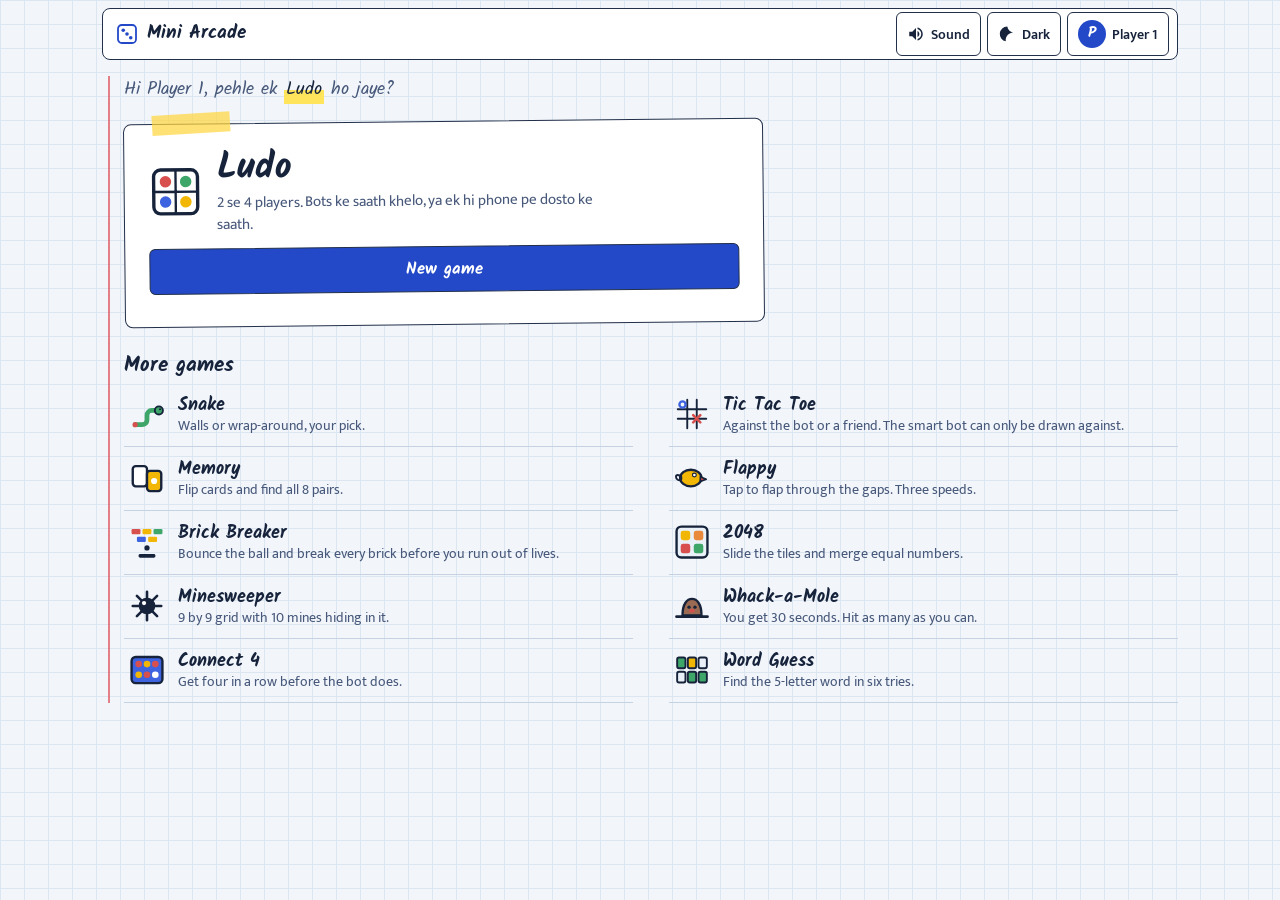
==== commit a4ac02fd: "update: new notebook theme and 11 games" ====
--- a/index.html
+++ b/index.html
@@ -1,456 +1,417 @@
-<!DOCTYPE html>
-<html lang="en">
-<head>
-  <meta charset="UTF-8">
-  <meta name="viewport" content="width=device-width, initial-scale=1.0, viewport-fit=cover, interactive-widget=resizes-content">
-  <title>Mini Arcade</title>
-  <meta name="description" content="A simple collection of classic offline browser games built with vanilla JavaScript.">
-  <link rel="manifest" href="manifest.json">
-  <meta name="theme-color" content="#0e1117">
-  <meta name="mobile-web-app-capable" content="yes">
-  <meta name="apple-mobile-web-app-capable" content="yes">
-  <meta name="apple-mobile-web-app-status-bar-style" content="black-translucent">
-  <link rel="apple-touch-icon" href="icons/icon-192.png">
-  <link rel="stylesheet" href="style.css">
-
-  <link rel="preconnect" href="https://fonts.googleapis.com">
-  <link rel="preconnect" href="https://fonts.gstatic.com" crossorigin>
-  <link href="https://fonts.googleapis.com/css2?family=Inter:wght@400;500;600;700&display=swap" rel="stylesheet">
-
-  <script>
-    (function() {
-      const persisted = localStorage.getItem('cae_settings_theme');
-      const prefersDark = window.matchMedia('(prefers-color-scheme: dark)').matches;
-      const theme = persisted || (prefersDark ? 'dark' : 'light');
-      document.documentElement.setAttribute('data-theme', theme);
-    })();
-  </script>
-</head>
-<body>
-
-  <!-- Icons -->
-  <svg xmlns="http://www.w3.org/2000/svg" style="display:none;" aria-hidden="true">
-    <symbol id="icon-logo" viewBox="0 0 24 24">
-      <rect x="2" y="6" width="20" height="12" rx="3" fill="none" stroke="currentColor" stroke-width="2"/>
-      <path d="M6 12h4m-2-2v4m7-2h.01m3 0h.01" stroke="currentColor" stroke-width="2" stroke-linecap="round"/>
-    </symbol>
-
-    <symbol id="icon-sound-on" viewBox="0 0 24 24">
-      <path fill="currentColor" d="M3 9v6h4l5 5V4L7 9H3zm13.5 3c0-1.77-1.02-3.29-2.5-4.03v8.05c1.48-.73 2.5-2.25 2.5-4.02z"/>
-    </symbol>
-
-    <symbol id="icon-sound-off" viewBox="0 0 24 24">
-      <path fill="currentColor" d="M4.27 3L3 4.27 7.73 9H3v6h4l5 5v-6.73l4.25 4.25c-.67.52-1.42.93-2.25 1.18v2.06c1.38-.31 2.63-.95 3.69-1.81L19.73 21 21 19.73l-9-9L4.27 3zM12 4L9.91 6.09 12 8.18V4z"/>
-    </symbol>
-
-    <symbol id="icon-theme-night" viewBox="0 0 24 24">
-      <path fill="currentColor" d="M12.3 2a10 10 0 0 0-1.9 19.8 10 10 0 0 1 11.6-11.6A10 10 0 0 1 12.3 2z"/>
-    </symbol>
-
-    <symbol id="icon-theme-day" viewBox="0 0 24 24">
-      <path fill="currentColor" d="M12 7a5 5 0 1 0 0 10 5 5 0 0 0 0-10zm0-5a1 1 0 0 0 1-1V1a1 1 0 0 0-2 0v1a1 1 0 0 0 1 1zm0 19a1 1 0 0 0-1 1v1a1 1 0 0 0 2 0v-1a1 1 0 0 0-1-1zm10-10a1 1 0 0 0 0-2h-1a1 1 0 0 0 0 2h1zM4 12a1 1 0 0 0-1-1H2a1 1 0 0 0 0 2h1a1 1 0 0 0 1-1z"/>
-    </symbol>
-
-    <symbol id="icon-game-ludo" viewBox="0 0 32 32">
-      <rect x="3" y="3" width="26" height="26" rx="4" fill="none" stroke="#E53935" stroke-width="2.5"/>
-      <circle cx="10" cy="10" r="3" fill="#E53935"/>
-      <circle cx="22" cy="10" r="3" fill="#43A047"/>
-      <circle cx="22" cy="22" r="3" fill="#FDD835"/>
-      <circle cx="10" cy="22" r="3" fill="#1E88E5"/>
-      <path d="M16 3v26M3 16h26" stroke="#2B2B2B" stroke-width="1.8"/>
-    </symbol>
-
-    <symbol id="icon-game-snake" viewBox="0 0 32 32">
-      <path d="M6 24h6a4 4 0 0 0 4-4v-4a4 4 0 0 1 4-4h6" fill="none" stroke="#2ea043" stroke-width="3" stroke-linecap="round"/>
-      <circle cx="26" cy="12" r="3" fill="#2ea043"/>
-    </symbol>
-
-    <symbol id="icon-game-tictactoe" viewBox="0 0 32 32">
-      <circle cx="11" cy="11" r="5" fill="none" stroke="#2f81f7" stroke-width="2.5"/>
-      <path d="M17 17l8 8m0-8l-8 8" stroke="#f85149" stroke-width="2.5" stroke-linecap="round"/>
-    </symbol>
-
-    <symbol id="icon-game-memory" viewBox="0 0 32 32">
-      <rect x="5" y="6" width="10" height="14" rx="2" fill="none" stroke="#8b949e" stroke-width="2"/>
-      <rect x="17" y="12" width="10" height="14" rx="2" fill="#2f81f7" stroke-width="2"/>
-    </symbol>
-
-    <symbol id="icon-game-flappy" viewBox="0 0 32 32">
-      <ellipse cx="14" cy="16" rx="8" ry="6" fill="#d29922"/>
-      <polygon points="20,15 25,17 20,19" fill="#f85149"/>
-      <circle cx="16" cy="14" r="1.5" fill="#000"/>
-    </symbol>
-
-    <symbol id="icon-game-breakout" viewBox="0 0 32 32">
-      <rect x="4" y="6" width="6" height="4" rx="1" fill="#f85149"/>
-      <rect x="13" y="6" width="6" height="4" rx="1" fill="#d29922"/>
-      <rect x="22" y="6" width="6" height="4" rx="1" fill="#2ea043"/>
-      <circle cx="15" cy="20" r="2" fill="#ffffff"/>
-      <rect x="9" y="26" width="14" height="3" rx="1" fill="#2f81f7"/>
-    </symbol>
-
-    <symbol id="icon-game-2048" viewBox="0 0 32 32">
-      <rect x="4" y="4" width="24" height="24" rx="4" fill="#21262d" stroke="#d29922" stroke-width="2"/>
-      <rect x="7" y="7" width="8" height="8" rx="2" fill="#d29922"/>
-      <rect x="17" y="7" width="8" height="8" rx="2" fill="#f85149"/>
-    </symbol>
-
-    <symbol id="icon-game-minesweeper" viewBox="0 0 32 32">
-      <circle cx="16" cy="16" r="6" fill="#f85149"/>
-      <line x1="16" y1="6" x2="16" y2="26" stroke="#f85149" stroke-width="2"/>
-      <line x1="6" y1="16" x2="26" y2="16" stroke="#f85149" stroke-width="2"/>
-    </symbol>
-
-    <symbol id="icon-game-mole" viewBox="0 0 32 32">
-      <ellipse cx="16" cy="22" rx="11" ry="5" fill="#21262d" stroke="#30363d" stroke-width="1.5"/>
-      <path d="M10 22 C10 12, 22 12, 22 22 Z" fill="#8d5b4c"/>
-      <circle cx="14" cy="16" r="1.5" fill="#000"/>
-      <circle cx="18" cy="16" r="1.5" fill="#000"/>
-    </symbol>
-
-    <symbol id="icon-game-connectfour" viewBox="0 0 32 32">
-      <rect x="4" y="6" width="24" height="20" rx="3" fill="#1f3a60" stroke="#000" stroke-width="1.5"/>
-      <circle cx="10" cy="12" r="2.5" fill="#f85149"/>
-      <circle cx="16" cy="12" r="2.5" fill="#d29922"/>
-      <circle cx="22" cy="12" r="2.5" fill="#f85149"/>
-    </symbol>
-
-    <symbol id="icon-game-wordguess" viewBox="0 0 32 32">
-      <rect x="4" y="6" width="6" height="8" rx="1.5" fill="#2ea043"/>
-      <rect x="13" y="6" width="6" height="8" rx="1.5" fill="#d29922"/>
-      <rect x="22" y="6" width="6" height="8" rx="1.5" fill="#30363d"/>
-    </symbol>
-  </svg>
-
-  <canvas id="fxCanvas" class="fx-canvas" aria-hidden="true"></canvas>
-
-  <div class="arcade-container" id="mainShell">
-    
-    <!-- Top Nav -->
-    <header class="top-nav">
-      <a href="#/" class="nav-brand" aria-label="Mini Arcade Home">
-        <svg class="brand-icon"><use href="#icon-logo"/></svg>
-        <span class="brand-text">Mini Arcade</span>
-      </a>
-
-      <div class="nav-actions">
-        <button type="button" class="btn-nav-pill" id="btnAudioToggle" title="Toggle Sound">
-          <svg class="btn-icon-svg" id="iconAudioState"><use href="#icon-sound-on"/></svg>
-          <span class="btn-label-responsive" id="labelAudioState">SOUND</span>
-        </button>
-
-        <button type="button" class="btn-nav-pill" id="btnThemeToggle" title="Toggle Theme">
-          <svg class="btn-icon-svg" id="iconThemeState"><use href="#icon-theme-night"/></svg>
-          <span class="btn-label-responsive" id="labelThemeState">NIGHT</span>
-        </button>
-
-        <button type="button" class="btn-nav-pill" id="btnProfileDrawerOpen" title="Player Profile">
-          <span id="navAvatarEmoji" class="user-avatar-pill">P1</span>
-          <span class="btn-label-responsive" id="navCallsign">Player 1</span>
-        </button>
-      </div>
-    </header>
-
-    <!-- Main Lobby View -->
-    <main id="viewLobby">
-      <section class="dashboard-top-row">
-        <div class="hero-banner">
-          <span class="hero-tag">Featured Game</span>
-          <div class="hero-info">
-            <h2>Ludo</h2>
-            <p>Play with 2, 3, or 4 players. Play with friends locally or practice against the bot.</p>
-          </div>
-          <div class="hero-cta-group">
-            <button type="button" class="btn-cta-primary" id="btnHeroDeploy">Play Match</button>
-            <button type="button" class="btn-cta-secondary" id="btnHeroContinue">Resume Saved</button>
-          </div>
-        </div>
-
-        <div class="telemetry-card">
-          <div class="telemetry-cell">
-            <span class="t-label">Playtime</span>
-            <span class="t-val" id="hudPlaytime">0m</span>
-          </div>
-          <div class="telemetry-cell">
-            <span class="t-label">Matches</span>
-            <span class="t-val" id="hudMatches">0</span>
-          </div>
-          <div class="telemetry-cell">
-            <span class="t-label">Win Rate</span>
-            <span class="t-val" id="hudWinRate">0%</span>
-          </div>
-        </div>
-      </section>
-
-      <!-- Active Games Grid -->
-      <section>
-        <div class="lobby-header">
-          <h2 class="section-title">All Games</h2>
-          <div class="live-indicator"><span class="live-dot"></span> Ready</div>
-        </div>
-
-        <div class="game-grid" id="gameGridContainer">
-          <!-- 1. Ludo -->
-          <div class="game-card-wrapper">
-            <div class="game-card" data-game="ludo" role="button" tabindex="0">
-              <span class="card-badge">Board</span>
-              <svg class="card-icon-svg"><use href="#icon-game-ludo"/></svg>
-              <div class="game-card-content">
-                <h3>Ludo</h3>
-                <p>2 to 4 players, pass & play or against bots.</p>
-                <span class="card-meta-stat" id="metaLudoStat">Won: 0 / 0</span>
-              </div>
-              <span class="btn-card-deploy">Play</span>
-            </div>
-          </div>
-
-          <!-- 2. Snake -->
-          <div class="game-card-wrapper">
-            <div class="game-card" data-game="snake" role="button" tabindex="0">
-              <span class="card-badge">Classic</span>
-              <svg class="card-icon-svg"><use href="#icon-game-snake"/></svg>
-              <div class="game-card-content">
-                <h3>Snake</h3>
-                <p>Eat pellets and avoid running into walls or yourself.</p>
-                <span class="card-meta-stat" id="metaSnakeStat">Best: 0 pts</span>
-              </div>
-              <span class="btn-card-deploy">Play</span>
-            </div>
-          </div>
-
-          <!-- 3. Tic Tac Toe -->
-          <div class="game-card-wrapper">
-            <div class="game-card" data-game="tictactoe" role="button" tabindex="0">
-              <span class="card-badge">Quick</span>
-              <svg class="card-icon-svg"><use href="#icon-game-tictactoe"/></svg>
-              <div class="game-card-content">
-                <h3>Tic Tac Toe</h3>
-                <p>Classic 3x3 grid against defensive bot logic.</p>
-                <span class="card-meta-stat" id="metaTttStat">Won: 0 / 0</span>
-              </div>
-              <span class="btn-card-deploy">Play</span>
-            </div>
-          </div>
-
-          <!-- 4. Memory -->
-          <div class="game-card-wrapper">
-            <div class="game-card" data-game="memory" role="button" tabindex="0">
-              <span class="card-badge">Puzzle</span>
-              <svg class="card-icon-svg"><use href="#icon-game-memory"/></svg>
-              <div class="game-card-content">
-                <h3>Memory Match</h3>
-                <p>Find all 8 matching card pairs in minimum moves.</p>
-                <span class="card-meta-stat" id="metaMemoryStat">Best: --</span>
-              </div>
-              <span class="btn-card-deploy">Play</span>
-            </div>
-          </div>
-
-          <!-- 5. Flappy -->
-          <div class="game-card-wrapper">
-            <div class="game-card" data-game="flappy" role="button" tabindex="0">
-              <span class="card-badge">Reflex</span>
-              <svg class="card-icon-svg"><use href="#icon-game-flappy"/></svg>
-              <div class="game-card-content">
-                <h3>Flappy Bird</h3>
-                <p>Tap or press Space to hover through pipe gaps.</p>
-                <span class="card-meta-stat" id="metaFlappyStat">Best: 0</span>
-              </div>
-              <span class="btn-card-deploy">Play</span>
-            </div>
-          </div>
-
-          <!-- 6. Breakout -->
-          <div class="game-card-wrapper">
-            <div class="game-card" data-game="breakout" role="button" tabindex="0">
-              <span class="card-badge">Arcade</span>
-              <svg class="card-icon-svg"><use href="#icon-game-breakout"/></svg>
-              <div class="game-card-content">
-                <h3>Brick Breaker</h3>
-                <p>Bounce the ball and clear multi-hit brick rows.</p>
-                <span class="card-meta-stat" id="metaBreakoutStat">Best: 0 pts</span>
-              </div>
-              <span class="btn-card-deploy">Play</span>
-            </div>
-          </div>
-
-          <!-- 7. 2048 -->
-          <div class="game-card-wrapper">
-            <div class="game-card" data-game="twentyfortyeight" role="button" tabindex="0">
-              <span class="card-badge">Numbers</span>
-              <svg class="card-icon-svg"><use href="#icon-game-2048"/></svg>
-              <div class="game-card-content">
-                <h3>2048</h3>
-                <p>Slide matching tiles to merge them into 2048.</p>
-                <span class="card-meta-stat" id="meta2048Stat">Best: 0 pts</span>
-              </div>
-              <span class="btn-card-deploy">Play</span>
-            </div>
-          </div>
-
-          <!-- 8. Minesweeper -->
-          <div class="game-card-wrapper">
-            <div class="game-card" data-game="minesweeper" role="button" tabindex="0">
-              <span class="card-badge">Logic</span>
-              <svg class="card-icon-svg"><use href="#icon-game-minesweeper"/></svg>
-              <div class="game-card-content">
-                <h3>Minesweeper</h3>
-                <p>9x9 field with 10 mines. Uncover safe cells and place flags.</p>
-                <span class="card-meta-stat" id="metaMinesweeperStat">Cleared: 0</span>
-              </div>
-              <span class="btn-card-deploy">Play</span>
-            </div>
-          </div>
-
-          <!-- 9. Whack-a-Mole -->
-          <div class="game-card-wrapper">
-            <div class="game-card" data-game="mole" role="button" tabindex="0">
-              <span class="card-badge">Casual</span>
-              <svg class="card-icon-svg"><use href="#icon-game-mole"/></svg>
-              <div class="game-card-content">
-                <h3>Whack a Mole</h3>
-                <p>Hit moles as soon as they pop up before 30 seconds are up.</p>
-                <span class="card-meta-stat" id="metaMoleStat">Best: 0 pts</span>
-              </div>
-              <span class="btn-card-deploy">Play</span>
-            </div>
-          </div>
-
-          <!-- 10. Connect 4 -->
-          <div class="game-card-wrapper">
-            <div class="game-card" data-game="connectfour" role="button" tabindex="0">
-              <span class="card-badge">Board</span>
-              <svg class="card-icon-svg"><use href="#icon-game-connectfour"/></svg>
-              <div class="game-card-content">
-                <h3>Connect 4</h3>
-                <p>Vertical 7x6 board. Line up four colored discs in a row to win.</p>
-                <span class="card-meta-stat" id="metaC4Stat">Won: 0 / 0</span>
-              </div>
-              <span class="btn-card-deploy">Play</span>
-            </div>
-          </div>
-
-          <!-- 11. Word Guess -->
-          <div class="game-card-wrapper">
-            <div class="game-card" data-game="wordguess" role="button" tabindex="0">
-              <span class="card-badge">Word</span>
-              <svg class="card-icon-svg"><use href="#icon-game-wordguess"/></svg>
-              <div class="game-card-content">
-                <h3>Word Guess</h3>
-                <p>Guess the hidden 5-letter word in 6 tries using color hints.</p>
-                <span class="card-meta-stat" id="metaWordStat">Solved: 0</span>
-              </div>
-              <span class="btn-card-deploy">Play</span>
-            </div>
-          </div>
-        </div>
-      </section>
-    </main>
-
-    <!-- Game Arena Overlay -->
-    <div id="viewArena" class="arena-overlay hidden" role="region">
-      <header class="arena-dock-top">
-        <button type="button" class="btn-nav-pill" id="btnArenaPause" aria-label="Pause Game">
-          <span>Pause</span>
-        </button>
-        <div class="arena-title-wrap">
-          <h2 class="arena-game-title" id="arenaGameTitle">Game</h2>
-        </div>
-        <div class="arena-dock-actions">
-          <button type="button" class="btn-nav-pill" id="btnArenaForfeit" aria-label="Quit Game">
-            <span>Quit</span>
-          </button>
-        </div>
-      </header>
-
-      <div class="arena-viewport-container" id="arenaViewport"></div>
-    </div>
-  </div>
-
-  <!-- Briefing Modal -->
-  <dialog id="dialogBriefing" class="console-dialog">
-    <div class="dialog-card">
-      <div class="dialog-badge" id="briefingGameBadge">Rules & Setup</div>
-      <h2 id="briefingGameTitle">Game Rules</h2>
-      <ul class="briefing-bullet-list" id="briefingRulesList"></ul>
-      <div id="briefingCustomOptions"></div>
-      <div class="dialog-actions-row">
-        <button type="button" class="btn-dialog-secondary" id="btnBriefingCancel">Back</button>
-        <button type="button" class="btn-dialog-primary" id="btnBriefingLaunch">Start Game</button>
-      </div>
-    </div>
-  </dialog>
-
-  <!-- Pause Modal -->
-  <dialog id="dialogPause" class="console-dialog">
-    <div class="dialog-card">
-      <div class="dialog-badge">Paused</div>
-      <h2>Game Paused</h2>
-      <p>Save your game to resume later, or keep playing now.</p>
-      <div class="dialog-actions-col">
-        <button type="button" class="btn-dialog-primary" id="btnPauseResume">Resume</button>
-        <button type="button" class="btn-dialog-secondary" id="btnPauseSaveExit">Save & Exit</button>
-        <button type="button" class="btn-dialog-secondary" id="btnPauseRestart">Restart</button>
-        <button type="button" class="btn-dialog-danger" id="btnPauseForfeit">Quit Match</button>
-      </div>
-    </div>
-  </dialog>
-
-  <!-- Quit Confirm Modal -->
-  <dialog id="dialogConfirmForfeit" class="console-dialog">
-    <div class="dialog-card">
-      <div class="dialog-badge" style="color:var(--status-loss);">Warning</div>
-      <h2>Leave this match?</h2>
-      <p>Quitting directly counts as a loss. To save without losing, pick <strong>Save & Exit</strong> from the pause menu.</p>
-      <div class="dialog-actions-row">
-        <button type="button" class="btn-dialog-secondary" id="btnForfeitCancel">Stay</button>
-        <button type="button" class="btn-dialog-danger" id="btnForfeitConfirm">Quit</button>
-      </div>
-    </div>
-  </dialog>
-
-  <!-- Outcome Modal -->
-  <dialog id="dialogOutcome" class="console-dialog">
-    <div class="dialog-card">
-      <div class="dialog-badge" id="outcomeBadge">Results</div>
-      <h2 id="outcomeTitle">Match Finished</h2>
-      <p id="outcomeSubtitle" style="display:none;"></p>
-      <div id="outcomeDetails" style="margin-bottom:12px; font-weight:600;"></div>
-      <div class="dialog-actions-row">
-        <button type="button" class="btn-dialog-primary" id="btnOutcomeReplay">Play Again</button>
-        <button type="button" class="btn-dialog-secondary" id="btnOutcomeLobby">Lobby</button>
-      </div>
-    </div>
-  </dialog>
-
-  <!-- Profile Drawer -->
-  <aside id="profileDrawer" class="profile-drawer" role="dialog" aria-modal="true" aria-label="Player Profile">
-    <div class="drawer-header">
-      <h3>Player Stats</h3>
-      <button type="button" class="btn-nav-pill" id="btnProfileDrawerClose" aria-label="Close Profile">✕</button>
-    </div>
-    <div class="drawer-body">
-      <div class="drawer-user-card">
-        <div class="drawer-avatar-display user-avatar-pill" id="drawerAvatarDisplay">P1</div>
-        <div class="drawer-user-meta">
-          <h4 id="drawerCallsign">Player 1</h4>
-          <span style="font-size:0.75rem; color:var(--text-sub);">Local Profile</span>
-        </div>
-      </div>
-
-      <div class="drawer-xp-box">
-        <label for="inputCallsign" class="t-label">Edit Player Name:</label>
-        <input type="text" id="inputCallsign" maxlength="14" autocomplete="off" autocorrect="off" spellcheck="false" style="width:100%; padding:6px 8px; border:1px solid var(--border-line); border-radius:4px; background:var(--bg-panel); color:var(--text-main); margin-top:4px;">
-      </div>
-
-      <div>
-        <h4 style="font-size:0.85rem; font-weight:700; margin-bottom:8px;">Recent Matches</h4>
-        <div id="drawerLogsList" style="display:flex; flex-direction:column; gap:6px;"></div>
-      </div>
-    </div>
-  </aside>
-  <div id="drawerBackdrop" class="drawer-backdrop" aria-hidden="true"></div>
-
-  <script type="module" src="js/app.js"></script>
-</body>
-</html>+<!DOCTYPE html>
+<html lang="en">
+<head>
+  <meta charset="UTF-8">
+  <meta name="viewport" content="width=device-width, initial-scale=1.0, viewport-fit=cover, interactive-widget=resizes-content">
+  <title>Mini Arcade</title>
+  <meta name="description" content="Eleven small games that run in the browser and keep working offline.">
+  <link rel="manifest" href="manifest.json">
+  <meta name="theme-color" content="#f2f6fb">
+  <meta name="mobile-web-app-capable" content="yes">
+  <meta name="apple-mobile-web-app-capable" content="yes">
+  <meta name="apple-mobile-web-app-status-bar-style" content="default">
+  <link rel="apple-touch-icon" href="icons/maskable-512.png">
+  <link rel="icon" href="icons/icon.svg" type="image/svg+xml">
+
+  <link rel="preconnect" href="https://fonts.googleapis.com">
+  <link rel="preconnect" href="https://fonts.gstatic.com" crossorigin>
+  <link href="https://fonts.googleapis.com/css2?family=Kalam:wght@400;700&family=Mukta:wght@400;600;700&display=swap" rel="stylesheet">
+  <link rel="stylesheet" href="style.css">
+
+  <script>
+    // set the theme before the page paints so it doesn't flash
+    (function () {
+      var saved = null;
+      try { saved = localStorage.getItem('mini_arcade_theme') || localStorage.getItem('cae_settings_theme'); } catch (e) {}
+      var dark = window.matchMedia('(prefers-color-scheme: dark)').matches;
+      document.documentElement.setAttribute('data-theme', saved || (dark ? 'dark' : 'light'));
+    })();
+  </script>
+</head>
+<body>
+
+  <!-- icons, used with <use href="#icon-name"> -->
+  <svg xmlns="http://www.w3.org/2000/svg" style="display:none;" aria-hidden="true">
+    <symbol id="icon-logo" viewBox="0 0 32 32">
+      <rect x="4" y="4" width="24" height="24" rx="5" fill="none" stroke="currentColor" stroke-width="2.4"/>
+      <circle cx="11" cy="11" r="2.4" fill="currentColor"/>
+      <circle cx="16" cy="16" r="2.4" fill="currentColor"/>
+      <circle cx="21" cy="21" r="2.4" fill="currentColor"/>
+    </symbol>
+
+    <symbol id="icon-sound-on" viewBox="0 0 24 24">
+      <path fill="currentColor" d="M3 9v6h4l5 5V4L7 9H3zm13.5 3c0-1.77-1.02-3.29-2.5-4.03v8.05c1.48-.73 2.5-2.25 2.5-4.02zM14 3.23v2.06c2.89.86 5 3.54 5 6.71s-2.11 5.85-5 6.71v2.06c4.01-.91 7-4.49 7-8.77s-2.99-7.86-7-8.77z"/>
+    </symbol>
+
+    <symbol id="icon-sound-off" viewBox="0 0 24 24">
+      <path fill="currentColor" d="M16.5 12c0-1.77-1.02-3.29-2.5-4.03v2.21l2.45 2.45c.03-.2.05-.41.05-.63zm2.5 0c0 .94-.2 1.82-.54 2.64l1.51 1.51C20.63 14.91 21 13.5 21 12c0-4.28-2.99-7.86-7-8.77v2.06c2.89.86 5 3.54 5 6.71zM4.27 3L3 4.27 7.73 9H3v6h4l5 5v-6.73l4.25 4.25c-.67.52-1.42.93-2.25 1.18v2.06c1.38-.31 2.63-.95 3.69-1.81L19.73 21 21 19.73l-9-9L4.27 3zM12 4L9.91 6.09 12 8.18V4z"/>
+    </symbol>
+
+    <symbol id="icon-theme-dark" viewBox="0 0 24 24">
+      <path fill="currentColor" d="M12.3 2a10 10 0 0 0-1.9 19.8 10 10 0 0 1 11.6-11.6A10 10 0 0 1 12.3 2z"/>
+    </symbol>
+
+    <symbol id="icon-theme-light" viewBox="0 0 24 24">
+      <circle cx="12" cy="12" r="4.5" fill="currentColor"/>
+      <path d="M12 2v3M12 19v3M2 12h3M19 12h3M4.9 4.9l2.1 2.1M17 17l2.1 2.1M4.9 19.1L7 17M17 7l2.1-2.1" stroke="currentColor" stroke-width="2" stroke-linecap="round"/>
+    </symbol>
+
+    <symbol id="icon-pause" viewBox="0 0 24 24">
+      <rect x="6" y="5" width="4" height="14" rx="1" fill="currentColor"/>
+      <rect x="14" y="5" width="4" height="14" rx="1" fill="currentColor"/>
+    </symbol>
+
+    <symbol id="icon-quit" viewBox="0 0 24 24">
+      <path d="M6 6l12 12M18 6L6 18" stroke="currentColor" stroke-width="2.6" stroke-linecap="round"/>
+    </symbol>
+
+    <symbol id="icon-game-ludo" viewBox="0 0 32 32">
+      <rect x="3" y="3" width="26" height="26" rx="4" style="fill:var(--bg-panel)" stroke="currentColor" stroke-width="2"/>
+      <circle cx="10" cy="10" r="3.4" fill="#d8504e"/>
+      <circle cx="22" cy="10" r="3.4" fill="#3fa66a"/>
+      <circle cx="22" cy="22" r="3.4" fill="#f2b705"/>
+      <circle cx="10" cy="22" r="3.4" fill="#3d63e0"/>
+      <path d="M16 3v26M3 16h26" stroke="currentColor" stroke-width="1.4"/>
+    </symbol>
+
+    <symbol id="icon-game-snake" viewBox="0 0 32 32">
+      <path d="M6 25h6a4 4 0 0 0 4-4v-4a4 4 0 0 1 4-4h5" fill="none" stroke="#3fa66a" stroke-width="4" stroke-linecap="round"/>
+      <circle cx="26" cy="13" r="3.4" fill="#3fa66a" stroke="currentColor" stroke-width="1.6"/>
+      <circle cx="27" cy="12" r="0.9" fill="currentColor"/>
+      <circle cx="6" cy="25" r="2.2" fill="#d8504e"/>
+    </symbol>
+
+    <symbol id="icon-game-tictactoe" viewBox="0 0 32 32">
+      <path d="M12 4v24M20 4v24M4 12h24M4 20h24" stroke="currentColor" stroke-width="1.6" stroke-linecap="round"/>
+      <circle cx="8" cy="8" r="2.6" fill="none" stroke="#3d63e0" stroke-width="2"/>
+      <path d="M17 17l6 6m0-6l-6 6" stroke="#d8504e" stroke-width="2.2" stroke-linecap="round"/>
+    </symbol>
+
+    <symbol id="icon-game-memory" viewBox="0 0 32 32">
+      <rect x="4" y="6" width="12" height="17" rx="2.5" style="fill:var(--bg-panel)" stroke="currentColor" stroke-width="2"/>
+      <rect x="16" y="10" width="12" height="17" rx="2.5" fill="#f2b705" stroke="currentColor" stroke-width="2"/>
+      <circle cx="22" cy="18.5" r="2.6" style="fill:var(--bg-panel)"/>
+    </symbol>
+
+    <symbol id="icon-game-flappy" viewBox="0 0 32 32">
+      <ellipse cx="15" cy="16" rx="9" ry="7" fill="#f2b705" stroke="currentColor" stroke-width="2"/>
+      <path d="M23 15l5 2-5 2z" fill="#d8504e" stroke="currentColor" stroke-width="1.4" stroke-linejoin="round"/>
+      <circle cx="18" cy="13.5" r="1.6" style="fill:var(--bg-panel)" stroke="currentColor" stroke-width="1"/>
+      <path d="M7 17c-2 2-4.5 0-4.5-2s2.5-2 4.5 0z" fill="none" stroke="currentColor" stroke-width="1.6"/>
+    </symbol>
+
+    <symbol id="icon-game-breakout" viewBox="0 0 32 32">
+      <rect x="3" y="5" width="7.5" height="4.5" rx="1" fill="#d8504e"/>
+      <rect x="12.2" y="5" width="7.5" height="4.5" rx="1" fill="#f2b705"/>
+      <rect x="21.5" y="5" width="7.5" height="4.5" rx="1" fill="#3fa66a"/>
+      <rect x="7.5" y="11.5" width="7.5" height="4.5" rx="1" fill="#3d63e0"/>
+      <rect x="17" y="11.5" width="7.5" height="4.5" rx="1" fill="#f2b705"/>
+      <circle cx="16" cy="21" r="2.2" fill="currentColor"/>
+      <rect x="9" y="26" width="14" height="3.2" rx="1.2" fill="currentColor"/>
+    </symbol>
+
+    <symbol id="icon-game-2048" viewBox="0 0 32 32">
+      <rect x="3" y="3" width="26" height="26" rx="4" style="fill:var(--bg-surface)" stroke="currentColor" stroke-width="2"/>
+      <rect x="6.5" y="6.5" width="8" height="8" rx="2" fill="#f2b705"/>
+      <rect x="17.5" y="6.5" width="8" height="8" rx="2" fill="#e8893c"/>
+      <rect x="6.5" y="17.5" width="8" height="8" rx="2" fill="#d8504e"/>
+      <rect x="17.5" y="17.5" width="8" height="8" rx="2" fill="#3fa66a"/>
+    </symbol>
+
+    <symbol id="icon-game-minesweeper" viewBox="0 0 32 32">
+      <path d="M16 4v24M4 16h24M7.5 7.5l17 17M24.5 7.5l-17 17" stroke="currentColor" stroke-width="2.2" stroke-linecap="round"/>
+      <circle cx="16" cy="16" r="7" fill="currentColor"/>
+      <circle cx="13.5" cy="13.5" r="1.8" style="fill:var(--bg-panel)"/>
+    </symbol>
+
+    <symbol id="icon-game-mole" viewBox="0 0 32 32">
+      <path d="M8 24c0-10 4-14 8-14s8 4 8 14z" fill="#9a6b52" stroke="currentColor" stroke-width="2" stroke-linejoin="round"/>
+      <circle cx="13.5" cy="17" r="1.4" fill="currentColor"/>
+      <circle cx="18.5" cy="17" r="1.4" fill="currentColor"/>
+      <ellipse cx="16" cy="20" rx="2.4" ry="1.5" fill="#d8504e"/>
+      <path d="M3 25h26" stroke="currentColor" stroke-width="2.4" stroke-linecap="round"/>
+    </symbol>
+
+    <symbol id="icon-game-connectfour" viewBox="0 0 32 32">
+      <rect x="3" y="5" width="26" height="22" rx="3.5" fill="#3d63e0" stroke="currentColor" stroke-width="2"/>
+      <circle cx="9" cy="11" r="2.8" fill="#d8504e"/>
+      <circle cx="16" cy="11" r="2.8" fill="#f2b705"/>
+      <circle cx="23" cy="11" r="2.8" fill="#d8504e"/>
+      <circle cx="9" cy="20" r="2.8" fill="#f2b705"/>
+      <circle cx="16" cy="20" r="2.8" fill="#d8504e"/>
+      <circle cx="23" cy="20" r="2.8" style="fill:var(--bg-panel)"/>
+    </symbol>
+
+    <symbol id="icon-game-wordguess" viewBox="0 0 32 32">
+      <rect x="3.5" y="5.5" width="7" height="9" rx="1.6" fill="#3fa66a" stroke="currentColor" stroke-width="1.6"/>
+      <rect x="12.5" y="5.5" width="7" height="9" rx="1.6" fill="#f2b705" stroke="currentColor" stroke-width="1.6"/>
+      <rect x="21.5" y="5.5" width="7" height="9" rx="1.6" style="fill:var(--bg-surface)" stroke="currentColor" stroke-width="1.6"/>
+      <rect x="3.5" y="17.5" width="7" height="9" rx="1.6" style="fill:var(--bg-surface)" stroke="currentColor" stroke-width="1.6"/>
+      <rect x="12.5" y="17.5" width="7" height="9" rx="1.6" fill="#3fa66a" stroke="currentColor" stroke-width="1.6"/>
+      <rect x="21.5" y="17.5" width="7" height="9" rx="1.6" fill="#3fa66a" stroke="currentColor" stroke-width="1.6"/>
+    </symbol>
+  </svg>
+
+  <canvas id="fxCanvas" class="fx-canvas" aria-hidden="true"></canvas>
+  <div id="liveAnnouncer" class="sr-only" aria-live="polite" aria-atomic="true"></div>
+  <div id="toast" class="toast" role="status"></div>
+
+  <div class="arcade-container" id="mainShell">
+
+    <header class="top-nav">
+      <a href="#/" class="nav-brand" aria-label="Mini Arcade home">
+        <svg class="brand-icon" aria-hidden="true"><use href="#icon-logo"/></svg>
+        <span class="brand-text">Mini Arcade</span>
+      </a>
+
+      <div class="nav-actions">
+        <button type="button" class="btn-nav-pill" id="btnAudioToggle" title="Sound on or off" aria-label="Sound on or off">
+          <svg class="btn-icon-svg" id="iconAudioState" aria-hidden="true"><use href="#icon-sound-on"/></svg>
+          <span class="btn-label-responsive" id="labelAudioState">Sound</span>
+        </button>
+
+        <button type="button" class="btn-nav-pill" id="btnThemeToggle" title="Switch light or dark" aria-label="Switch light or dark">
+          <svg class="btn-icon-svg" id="iconThemeState" aria-hidden="true"><use href="#icon-theme-dark"/></svg>
+          <span class="btn-label-responsive" id="labelThemeState">Dark</span>
+        </button>
+
+        <button type="button" class="btn-nav-pill" id="btnProfileDrawerOpen" title="Your profile" aria-label="Open your profile">
+          <span class="avatar" id="navAvatar">P</span>
+          <span class="btn-label-responsive" id="navName">Player 1</span>
+        </button>
+      </div>
+    </header>
+
+    <main id="viewLobby">
+      <p class="intro-line" id="introLine"></p>
+
+      <section class="hero-banner" aria-labelledby="heroTitle">
+        <div class="hero-banner-top">
+          <svg class="card-icon-svg" aria-hidden="true"><use href="#icon-game-ludo"/></svg>
+          <div class="hero-info">
+            <h2 id="heroTitle">Ludo</h2>
+            <p>2 se 4 players. Bots ke saath khelo, ya ek hi phone pe dosto ke saath.</p>
+          </div>
+        </div>
+        <div class="hero-cta-group">
+          <button type="button" class="btn-cta-primary" id="btnHeroNew">New game</button>
+          <button type="button" class="btn-cta-secondary" id="btnHeroContinue" hidden>Continue</button>
+        </div>
+        <span class="card-meta-stat" id="metaLudoStat" style="text-align:left; max-width:none;"></span>
+      </section>
+
+      <section>
+        <div class="lobby-header">
+          <h2 class="section-title">More games</h2>
+        </div>
+
+        <ul class="game-grid" id="gameGridContainer">
+          <li>
+            <a class="game-card" href="#/game/snake" data-game="snake">
+              <svg class="card-icon-svg" aria-hidden="true"><use href="#icon-game-snake"/></svg>
+              <div class="game-card-content">
+                <h3>Snake</h3>
+                <p>Walls or wrap-around, your pick.</p>
+              </div>
+              <span class="card-meta-stat" id="metaSnakeStat"></span>
+            </a>
+          </li>
+          <li>
+            <a class="game-card" href="#/game/tictactoe" data-game="tictactoe">
+              <svg class="card-icon-svg" aria-hidden="true"><use href="#icon-game-tictactoe"/></svg>
+              <div class="game-card-content">
+                <h3>Tic Tac Toe</h3>
+                <p>Against the bot or a friend. The smart bot can only be drawn against.</p>
+              </div>
+              <span class="card-meta-stat" id="metaTttStat"></span>
+            </a>
+          </li>
+          <li>
+            <a class="game-card" href="#/game/memory" data-game="memory">
+              <svg class="card-icon-svg" aria-hidden="true"><use href="#icon-game-memory"/></svg>
+              <div class="game-card-content">
+                <h3>Memory</h3>
+                <p>Flip cards and find all 8 pairs.</p>
+              </div>
+              <span class="card-meta-stat" id="metaMemoryStat"></span>
+            </a>
+          </li>
+          <li>
+            <a class="game-card" href="#/game/flappy" data-game="flappy">
+              <svg class="card-icon-svg" aria-hidden="true"><use href="#icon-game-flappy"/></svg>
+              <div class="game-card-content">
+                <h3>Flappy</h3>
+                <p>Tap to flap through the gaps. Three speeds.</p>
+              </div>
+              <span class="card-meta-stat" id="metaFlappyStat"></span>
+            </a>
+          </li>
+          <li>
+            <a class="game-card" href="#/game/breakout" data-game="breakout">
+              <svg class="card-icon-svg" aria-hidden="true"><use href="#icon-game-breakout"/></svg>
+              <div class="game-card-content">
+                <h3>Brick Breaker</h3>
+                <p>Bounce the ball and break every brick before you run out of lives.</p>
+              </div>
+              <span class="card-meta-stat" id="metaBreakoutStat"></span>
+            </a>
+          </li>
+          <li>
+            <a class="game-card" href="#/game/twentyfortyeight" data-game="twentyfortyeight">
+              <svg class="card-icon-svg" aria-hidden="true"><use href="#icon-game-2048"/></svg>
+              <div class="game-card-content">
+                <h3>2048</h3>
+                <p>Slide the tiles and merge equal numbers.</p>
+              </div>
+              <span class="card-meta-stat" id="meta2048Stat"></span>
+            </a>
+          </li>
+          <li>
+            <a class="game-card" href="#/game/minesweeper" data-game="minesweeper">
+              <svg class="card-icon-svg" aria-hidden="true"><use href="#icon-game-minesweeper"/></svg>
+              <div class="game-card-content">
+                <h3>Minesweeper</h3>
+                <p>9 by 9 grid with 10 mines hiding in it.</p>
+              </div>
+              <span class="card-meta-stat" id="metaMinesweeperStat"></span>
+            </a>
+          </li>
+          <li>
+            <a class="game-card" href="#/game/mole" data-game="mole">
+              <svg class="card-icon-svg" aria-hidden="true"><use href="#icon-game-mole"/></svg>
+              <div class="game-card-content">
+                <h3>Whack-a-Mole</h3>
+                <p>You get 30 seconds. Hit as many as you can.</p>
+              </div>
+              <span class="card-meta-stat" id="metaMoleStat"></span>
+            </a>
+          </li>
+          <li>
+            <a class="game-card" href="#/game/connectfour" data-game="connectfour">
+              <svg class="card-icon-svg" aria-hidden="true"><use href="#icon-game-connectfour"/></svg>
+              <div class="game-card-content">
+                <h3>Connect 4</h3>
+                <p>Get four in a row before the bot does.</p>
+              </div>
+              <span class="card-meta-stat" id="metaC4Stat"></span>
+            </a>
+          </li>
+          <li>
+            <a class="game-card" href="#/game/wordguess" data-game="wordguess">
+              <svg class="card-icon-svg" aria-hidden="true"><use href="#icon-game-wordguess"/></svg>
+              <div class="game-card-content">
+                <h3>Word Guess</h3>
+                <p>Find the 5-letter word in six tries.</p>
+              </div>
+              <span class="card-meta-stat" id="metaWordStat"></span>
+            </a>
+          </li>
+        </ul>
+      </section>
+    </main>
+
+    <!-- the game itself is mounted in here -->
+    <div id="viewArena" class="arena-overlay hidden" role="region" aria-label="Game">
+      <header class="arena-dock-top">
+        <button type="button" class="btn-nav-pill" id="btnArenaPause" aria-label="Pause">
+          <svg class="btn-icon-svg" aria-hidden="true"><use href="#icon-pause"/></svg>
+          <span class="dock-btn-label">Pause</span>
+        </button>
+        <h2 class="arena-game-title" id="arenaGameTitle">Game</h2>
+        <button type="button" class="btn-nav-pill" id="btnArenaQuit" aria-label="Quit game">
+          <svg class="btn-icon-svg" aria-hidden="true"><use href="#icon-quit"/></svg>
+          <span class="dock-btn-label">Quit</span>
+        </button>
+      </header>
+
+      <div class="arena-viewport-container" id="arenaViewport"></div>
+    </div>
+  </div>
+
+  <!-- rules and options, shown before a game starts -->
+  <dialog id="dialogBriefing" class="sheet">
+    <div class="dialog-card">
+      <h2 id="briefingGameTitle">How to play</h2>
+      <ul class="briefing-bullet-list" id="briefingRulesList"></ul>
+      <div id="briefingCustomOptions"></div>
+      <div class="dialog-actions-row">
+        <button type="button" class="btn-dialog-secondary" id="btnBriefingCancel">Back</button>
+        <button type="button" class="btn-dialog-primary" id="btnBriefingLaunch">Start</button>
+      </div>
+    </div>
+  </dialog>
+
+  <dialog id="dialogPause" class="sheet">
+    <div class="dialog-card">
+      <h2>Paused</h2>
+      <p id="pauseText">Take your time. The game is waiting.</p>
+      <div class="dialog-actions-col">
+        <button type="button" class="btn-dialog-primary" id="btnPauseResume">Resume</button>
+        <button type="button" class="btn-dialog-secondary" id="btnPauseSaveExit">Save and exit</button>
+        <button type="button" class="btn-dialog-secondary" id="btnPauseRestart">Restart</button>
+        <button type="button" class="btn-dialog-danger" id="btnPauseQuit">Quit game</button>
+      </div>
+    </div>
+  </dialog>
+
+  <dialog id="dialogConfirmQuit" class="sheet">
+    <div class="dialog-card">
+      <h2>Quit this game?</h2>
+      <p id="confirmQuitText">Your progress in this round will be lost.</p>
+      <div class="dialog-actions-row">
+        <button type="button" class="btn-dialog-secondary" id="btnQuitCancel">Keep playing</button>
+        <button type="button" class="btn-dialog-danger" id="btnQuitConfirm">Quit</button>
+      </div>
+    </div>
+  </dialog>
+
+  <dialog id="dialogOutcome" class="sheet">
+    <div class="dialog-card">
+      <h2 id="outcomeTitle">Game over</h2>
+      <p id="outcomeSubtitle"></p>
+      <div class="dialog-actions-row">
+        <button type="button" class="btn-dialog-secondary" id="btnOutcomeLobby">Back to lobby</button>
+        <button type="button" class="btn-dialog-primary" id="btnOutcomeReplay">Play again</button>
+      </div>
+    </div>
+  </dialog>
+
+  <aside id="profileDrawer" class="profile-drawer" role="dialog" aria-modal="true" aria-label="Your profile">
+    <div class="drawer-header">
+      <h3>Profile</h3>
+      <button type="button" class="btn-nav-pill" id="btnProfileDrawerClose" aria-label="Close profile">
+        <svg class="btn-icon-svg" aria-hidden="true"><use href="#icon-quit"/></svg>
+      </button>
+    </div>
+    <div class="drawer-body">
+      <div class="drawer-user-card">
+        <span class="avatar large" id="drawerAvatar">P</span>
+        <h4 id="drawerName">Player 1</h4>
+      </div>
+
+      <div>
+        <label for="inputCallsign" class="field-label">Your name (up to 14 letters)</label>
+        <input type="text" id="inputCallsign" maxlength="14" autocomplete="off" autocorrect="off" spellcheck="false">
+      </div>
+
+      <div>
+        <span class="field-label">Avatar colour</span>
+        <div class="swatch-row" id="swatchRow"></div>
+      </div>
+
+      <div>
+        <h4 class="section-subhead">Your scores</h4>
+        <div class="stat-rows" id="statRows"></div>
+      </div>
+
+      <div>
+        <h4 class="section-subhead">Last few games</h4>
+        <div id="historyList"></div>
+      </div>
+    </div>
+  </aside>
+  <div id="drawerBackdrop" class="drawer-backdrop" aria-hidden="true"></div>
+
+  <script type="module" src="js/app.js"></script>
+</body>
+</html>
--- a/style.css
+++ b/style.css
@@ -1,1249 +1,1456 @@
-:root {
-  --bg-base: #0e1117;
-  --bg-panel: #161b22;
-  --bg-surface: #21262d;
-  --bg-surface-hover: #30363d;
-
-  --border-line: #30363d;
-  --border-strong: #484f58;
-
-  --text-main: #e6edf3;
-  --text-sub: #8b949e;
-  --text-dim: #6e7681;
-  --text-inverse: #0e1117;
-
-  --brand-accent: #2f81f7;
-  --status-loss: #f85149;
-  --status-win: #2ea043;
-  --status-coin: #d29922;
-
-  --radius-btn: 6px;
-  --radius-card: 8px;
-  --nav-height: 52px;
-  --app-max-width: 1080px;
-
-  --dur-fast: 120ms;
-
-  --sat: env(safe-area-inset-top, 0px);
-  --sar: env(safe-area-inset-right, 0px);
-  --sab: env(safe-area-inset-bottom, 0px);
-  --sal: env(safe-area-inset-left, 0px);
-
-  --board-size: min(88vw, calc(100dvh - 190px), 400px);
-}
-
-[data-theme="light"] {
-  --bg-base: #f6f8fa;
-  --bg-panel: #ffffff;
-  --bg-surface: #f1f3f5;
-  --bg-surface-hover: #e5e7eb;
-
-  --border-line: #d0d7de;
-  --border-strong: #afb8c1;
-
-  --text-main: #1f2328;
-  --text-sub: #656d76;
-  --text-dim: #8c959f;
-  --text-inverse: #ffffff;
-
-  --brand-accent: #0969da;
-  --status-loss: #cf222e;
-  --status-win: #1a7f37;
-  --status-coin: #9a6700;
-}
-
-*, *::before, *::after {
-  box-sizing: border-box;
-  margin: 0;
-  padding: 0;
-  -webkit-tap-highlight-color: transparent;
-}
-
-html {
-  width: 100%;
-  height: auto;
-  min-height: 100%;
-  overflow-x: hidden;
-}
-
-body {
-  width: 100%;
-  min-height: 100vh;
-  min-height: 100dvh;
-  background-color: var(--bg-base);
-  color: var(--text-main);
-  font-family: 'Inter', -apple-system, BlinkMacSystemFont, 'Segoe UI', Roboto, Helvetica, Arial, sans-serif;
-  font-size: 14px;
-  line-height: 1.5;
-  user-select: none;
-  -webkit-user-select: none;
-  touch-action: manipulation;
-}
-
-body.game-open {
-  overflow: hidden !important;
-  overscroll-behavior: none !important;
-}
-
-input, textarea, select {
-  user-select: text;
-  -webkit-user-select: text;
-  font-family: inherit;
-  font-size: 16px !important;
-}
-
-button {
-  font-family: inherit;
-  border: none;
-  background: none;
-  cursor: pointer;
-  touch-action: manipulation;
-}
-
-:focus-visible {
-  outline: 2px solid var(--brand-accent);
-  outline-offset: 2px;
-}
-
-.ambient-bg {
-  display: none !important;
-}
-
-.fx-canvas {
-  position: fixed;
-  inset: 0;
-  z-index: 9998;
-  pointer-events: none !important;
-}
-
-.sr-only {
-  position: absolute;
-  width: 1px;
-  height: 1px;
-  padding: 0;
-  margin: -1px;
-  overflow: hidden;
-  clip: rect(0, 0, 0, 0);
-  border: 0;
-}
-
-.arcade-container {
-  width: 100%;
-  max-width: var(--app-max-width);
-  margin: 0 auto;
-  padding: calc(8px + var(--sat)) calc(12px + var(--sar)) calc(24px + var(--sab)) calc(12px + var(--sal));
-  position: relative;
-  z-index: 10;
-}
-
-.top-nav {
-  height: var(--nav-height);
-  display: flex;
-  align-items: center;
-  justify-content: space-between;
-  padding: 0 12px;
-  background: var(--bg-panel);
-  border: 1px solid var(--border-line);
-  border-radius: var(--radius-card);
-  margin-bottom: 14px;
-}
-
-.nav-brand {
-  display: flex;
-  align-items: center;
-  gap: 8px;
-  text-decoration: none;
-  color: inherit;
-}
-
-.brand-icon {
-  width: 20px;
-  height: 20px;
-  fill: var(--brand-accent);
-  flex-shrink: 0;
-}
-
-.brand-text {
-  font-weight: 700;
-  font-size: 0.95rem;
-  letter-spacing: -0.2px;
-}
-
-.nav-actions {
-  display: flex;
-  align-items: center;
-  gap: 6px;
-}
-
-.btn-nav-pill {
-  min-width: 38px;
-  height: 38px;
-  background: var(--bg-surface);
-  border: 1px solid var(--border-line);
-  border-radius: var(--radius-btn);
-  padding: 0 10px;
-  color: var(--text-main);
-  font-size: 0.8rem;
-  font-weight: 600;
-  display: inline-flex;
-  align-items: center;
-  justify-content: center;
-  gap: 6px;
-  cursor: pointer;
-  transition: background var(--dur-fast);
-}
-
-.btn-nav-pill:active {
-  background: var(--bg-surface-hover);
-}
-
-.btn-icon-svg {
-  width: 15px;
-  height: 15px;
-  fill: currentColor;
-}
-
-.btn-label-responsive {
-  display: none;
-}
-
-.user-avatar-pill {
-  display: inline-flex;
-  align-items: center;
-  justify-content: center;
-  width: 24px;
-  height: 24px;
-  border-radius: 50%;
-  background: var(--brand-accent);
-  color: #fff;
-  font-size: 0.7rem;
-  font-weight: 700;
-}
-
-.dashboard-top-row {
-  display: flex;
-  flex-direction: column;
-  gap: 10px;
-  margin-bottom: 16px;
-}
-
-.hero-banner {
-  background: var(--bg-panel);
-  border: 1px solid var(--border-line);
-  border-radius: var(--radius-card);
-  padding: 14px;
-  display: flex;
-  flex-direction: column;
-  justify-content: space-between;
-}
-
-.hero-tag {
-  align-self: flex-start;
-  color: var(--brand-accent);
-  font-size: 0.7rem;
-  font-weight: 700;
-  text-transform: uppercase;
-  margin-bottom: 4px;
-}
-
-.hero-info h2 {
-  font-size: clamp(1.2rem, 4vw, 1.5rem);
-  font-weight: 700;
-  line-height: 1.25;
-  margin-bottom: 4px;
-}
-
-.hero-info p {
-  color: var(--text-sub);
-  font-size: 0.85rem;
-  margin-bottom: 12px;
-}
-
-.hero-cta-group {
-  display: flex;
-  gap: 8px;
-  flex-wrap: wrap;
-}
-
-.btn-cta-primary,
-.btn-cta-secondary {
-  flex: 1;
-  min-width: 110px;
-  min-height: 40px;
-  padding: 0 14px;
-  border: 1px solid var(--border-line);
-  border-radius: var(--radius-btn);
-  font-size: 0.82rem;
-  font-weight: 600;
-  display: inline-flex;
-  align-items: center;
-  justify-content: center;
-  cursor: pointer;
-}
-
-.btn-cta-primary {
-  background: var(--brand-accent);
-  color: #fff;
-  border-color: var(--brand-accent);
-}
-
-.btn-cta-secondary {
-  background: var(--bg-surface);
-  color: var(--text-main);
-  display: none;
-}
-
-.btn-cta-secondary.show {
-  display: inline-flex;
-}
-
-.btn-cta-primary:active,
-.btn-cta-secondary:active {
-  opacity: 0.85;
-}
-
-.telemetry-card {
-  background: var(--bg-panel);
-  border: 1px solid var(--border-line);
-  border-radius: var(--radius-card);
-  padding: 10px;
-  display: grid;
-  grid-template-columns: repeat(3, 1fr);
-  gap: 8px;
-}
-
-.telemetry-cell {
-  background: var(--bg-surface);
-  border: 1px solid var(--border-line);
-  border-radius: var(--radius-btn);
-  padding: 8px;
-  display: flex;
-  flex-direction: column;
-  justify-content: center;
-  min-width: 0;
-}
-
-.t-label {
-  font-size: 0.65rem;
-  color: var(--text-dim);
-  font-weight: 700;
-  text-transform: uppercase;
-}
-
-.t-val {
-  font-size: 1.1rem;
-  font-weight: 700;
-  color: var(--text-main);
-  margin-top: 2px;
-  white-space: nowrap;
-  overflow: hidden;
-  text-overflow: ellipsis;
-}
-
-.lobby-header {
-  display: flex;
-  justify-content: space-between;
-  align-items: center;
-  margin-bottom: 10px;
-}
-
-.section-title {
-  font-size: 1.05rem;
-  font-weight: 700;
-}
-
-.live-indicator {
-  display: flex;
-  align-items: center;
-  gap: 5px;
-  font-size: 0.72rem;
-  color: var(--status-win);
-  font-weight: 600;
-}
-
-.live-dot {
-  width: 7px;
-  height: 7px;
-  background: var(--status-win);
-  border-radius: 50%;
-}
-
-.game-grid {
-  display: flex;
-  flex-direction: column;
-  gap: 8px;
-}
-
-.game-card-wrapper {
-  width: 100%;
-}
-
-.game-card {
-  width: 100%;
-  background: var(--bg-panel);
-  border: 1px solid var(--border-line);
-  border-radius: var(--radius-card);
-  padding: 10px 12px;
-  display: flex;
-  align-items: center;
-  gap: 12px;
-  cursor: pointer;
-  position: relative;
-  min-width: 0;
-  transition: border-color var(--dur-fast);
-}
-
-.game-card:hover {
-  border-color: var(--border-strong);
-}
-
-.card-badge {
-  position: absolute;
-  top: 8px;
-  right: 8px;
-  background: var(--bg-surface);
-  border: 1px solid var(--border-line);
-  padding: 1px 5px;
-  border-radius: 4px;
-  font-size: 0.6rem;
-  font-weight: 600;
-  color: var(--text-sub);
-}
-
-.card-icon-svg {
-  width: 32px;
-  height: 32px;
-  flex-shrink: 0;
-}
-
-.game-card-content {
-  flex: 1;
-  min-width: 0;
-  display: flex;
-  flex-direction: column;
-}
-
-.game-card h3 {
-  font-size: 0.95rem;
-  font-weight: 700;
-  white-space: nowrap;
-  overflow: hidden;
-  text-overflow: ellipsis;
-}
-
-.game-card p {
-  color: var(--text-sub);
-  font-size: 0.78rem;
-  line-height: 1.3;
-  display: -webkit-box;
-  -webkit-line-clamp: 1;
-  -webkit-box-orient: vertical;
-  overflow: hidden;
-  margin-top: 1px;
-}
-
-.card-meta-stat {
-  font-size: 0.7rem;
-  font-weight: 600;
-  color: var(--text-dim);
-  margin-top: 2px;
-}
-
-.btn-card-deploy {
-  min-width: 50px;
-  height: 32px;
-  background: var(--bg-surface);
-  border: 1px solid var(--border-line);
-  border-radius: var(--radius-btn);
-  color: var(--text-main);
-  font-size: 0.75rem;
-  font-weight: 600;
-  display: flex;
-  align-items: center;
-  justify-content: center;
-  flex-shrink: 0;
-}
-
-.arena-overlay {
-  position: fixed;
-  inset: 0;
-  z-index: 600;
-  background: var(--bg-base);
-  display: flex;
-  flex-direction: column;
-  padding: calc(6px + var(--sat)) calc(8px + var(--sar)) calc(6px + var(--sab)) calc(8px + var(--sal));
-  height: 100vh;
-  height: 100dvh;
-  overflow: hidden;
-  overscroll-behavior: none;
-  overscroll-behavior-y: contain;
-}
-
-.arena-overlay.hidden {
-  display: none !important;
-}
-
-.arena-dock-top {
-  height: 44px;
-  display: flex;
-  justify-content: space-between;
-  align-items: center;
-  padding: 0 8px;
-  background: var(--bg-panel);
-  border: 1px solid var(--border-line);
-  border-radius: var(--radius-card);
-  margin-bottom: 6px;
-  flex-shrink: 0;
-}
-
-.arena-game-title {
-  font-size: 0.95rem;
-  font-weight: 700;
-}
-
-.arena-viewport-container {
-  flex: 1;
-  display: flex;
-  align-items: safe center;
-  justify-content: safe center;
-  overflow-y: auto;
-  overflow-x: hidden;
-  -webkit-overflow-scrolling: touch;
-  overscroll-behavior-y: contain;
-  position: relative;
-  min-height: 0;
-  width: 100%;
-}
-
-.arena-dual-layout {
-  display: flex;
-  flex-direction: column;
-  align-items: center;
-  justify-content: safe center;
-  gap: 8px;
-  width: 100%;
-  height: auto;
-  min-height: 100%;
-  max-height: none;
-  padding: 2px 0 12px;
-}
-
-.arena-board-frame {
-  background: var(--bg-panel);
-  padding: 6px;
-  border-radius: var(--radius-card);
-  border: 1px solid var(--border-line);
-  display: flex;
-  align-items: center;
-  justify-content: center;
-  max-width: 100%;
-  touch-action: pan-y;
-}
-
-.arena-board-frame canvas,
-#ludoCanvas,
-#snakeCanvas {
-  display: block;
-  width: var(--board-size) !important;
-  height: var(--board-size) !important;
-  max-width: 100% !important;
-  max-height: 100% !important;
-  aspect-ratio: 1 / 1;
-  border-radius: 6px;
-}
-
-#ludoCanvas {
-  touch-action: pan-y;
-}
-
-:root {
-  --board-h: max(240px, min(calc(100dvh - 270px), 520px, calc((100vw - 40px) * 1.15)));
-}
-
-@media (min-width: 768px) {
-  :root { --board-h: min(520px, calc(100dvh - 120px)); }
-}
-
-@media (max-height: 520px) and (orientation: landscape) {
-  :root { --board-h: calc(100dvh - 70px); }
-}
-
-.arena-board-frame #flappyCanvas,
-.arena-board-frame #breakoutCanvas {
-  width: auto !important;
-  height: var(--board-h) !important;
-  max-width: none !important;
-  max-height: none !important;
-  aspect-ratio: auto;
-}
-
-#flappyCanvas { aspect-ratio: 400 / 520; }
-#breakoutCanvas { aspect-ratio: 440 / 520; }
-
-.arena-side-controls {
-  width: 100%;
-  max-width: var(--board-size);
-  display: flex;
-  flex-direction: column;
-  gap: 6px;
-}
-
-.ttt-grid-box {
-  width: var(--board-size);
-  height: var(--board-size);
-  background: var(--bg-panel);
-  border: 1px solid var(--border-line);
-  border-radius: var(--radius-card);
-  padding: 6px;
-  display: flex;
-}
-
-.ttt-cells-wrapper {
-  display: grid;
-  grid-template-columns: repeat(3, 1fr);
-  grid-template-rows: repeat(3, 1fr);
-  gap: 6px;
-  width: 100%;
-  height: 100%;
-}
-
-.ttt-cells-wrapper .cell {
-  background: var(--bg-surface);
-  border: 1px solid var(--border-line);
-  border-radius: var(--radius-btn);
-  font-size: clamp(1.8rem, 8vw, 2.4rem);
-  font-weight: 700;
-  display: flex;
-  align-items: center;
-  justify-content: center;
-  color: var(--text-main);
-  touch-action: manipulation;
-}
-
-.ttt-cells-wrapper .cell.x { color: var(--brand-accent); }
-.ttt-cells-wrapper .cell.o { color: var(--status-loss); }
-
-#c4Container {
-  width: var(--board-size);
-  display: flex;
-  flex-direction: column;
-  align-items: center;
-}
-
-#c4GridWrapper {
-  display: grid;
-  grid-template-columns: repeat(7, 1fr);
-  grid-template-rows: repeat(6, 1fr);
-  gap: 4px;
-  padding: 6px;
-  background: #1f3a60;
-  border: 1px solid var(--border-line);
-  border-radius: var(--radius-card);
-  width: 100%;
-  aspect-ratio: 7 / 6;
-}
-
-.c4-slot {
-  width: 100%;
-  height: 100%;
-  border-radius: 50%;
-  background: var(--bg-base);
-  border: 1px solid #111;
-}
-
-#c4DropArrows {
-  display: grid;
-  grid-template-columns: repeat(7, 1fr);
-  gap: 4px;
-  width: 100%;
-  margin-bottom: 4px;
-}
-
-.c4-drop-btn {
-  height: 36px;
-  background: var(--bg-surface);
-  border: 1px solid var(--border-line);
-  border-radius: 4px;
-  display: flex;
-  align-items: center;
-  justify-content: center;
-  font-weight: 700;
-}
-
-#container2048 {
-  width: var(--board-size);
-  height: var(--board-size);
-  background: var(--bg-panel);
-  border: 1px solid var(--border-line);
-  border-radius: var(--radius-card);
-  padding: 6px;
-  touch-action: none;
-}
-
-#grid2048 {
-  display: grid;
-  grid-template-columns: repeat(4, 1fr);
-  grid-template-rows: repeat(4, 1fr);
-  gap: 6px;
-  width: 100%;
-  height: 100%;
-}
-
-#grid2048 > div {
-  background: var(--bg-surface);
-  border: 1px solid var(--border-line);
-  border-radius: 6px;
-  display: flex;
-  align-items: center;
-  justify-content: center;
-  font-size: clamp(0.9rem, 4vw, 1.3rem);
-  font-weight: 700;
-}
-
-#msContainer {
-  width: min(calc(100vw - 36px), 400px);
-  display: flex;
-  flex-direction: column;
-  gap: 6px;
-}
-
-#msGrid {
-  display: grid;
-  grid-template-columns: repeat(9, 1fr);
-  grid-template-rows: repeat(9, 1fr);
-  gap: 3px;
-  width: 100%;
-  aspect-ratio: 1;
-}
-
-.mine-cell {
-  width: 100%;
-  height: 100%;
-  background: var(--bg-surface);
-  border: 1px solid var(--border-line);
-  border-radius: 4px;
-  display: flex;
-  align-items: center;
-  justify-content: center;
-  font-size: clamp(0.75rem, 3.5vw, 1rem);
-  font-weight: 700;
-}
-
-#moleGrid {
-  display: grid;
-  grid-template-columns: repeat(3, 1fr);
-  grid-template-rows: repeat(3, 1fr);
-  gap: 8px;
-  width: var(--board-size);
-  height: var(--board-size);
-}
-
-.mole-hole {
-  width: 100%;
-  height: 100%;
-  background: var(--bg-surface);
-  border: 1px solid var(--border-line);
-  border-radius: 50%;
-  display: flex;
-  align-items: center;
-  justify-content: center;
-  cursor: pointer;
-}
-
-#wgBoard {
-  display: flex;
-  flex-direction: column;
-  gap: 4px;
-  align-items: center;
-  margin-bottom: 6px;
-}
-
-.wg-row {
-  display: grid;
-  grid-template-columns: repeat(5, 1fr);
-  gap: 4px;
-  width: min(75vw, 250px);
-}
-
-.word-tile {
-  width: 100%;
-  aspect-ratio: 1;
-  border: 1px solid var(--border-line);
-  border-radius: 4px;
-  background: var(--bg-surface);
-  display: flex;
-  align-items: center;
-  justify-content: center;
-  font-size: clamp(0.95rem, 4vw, 1.25rem);
-  font-weight: 700;
-}
-
-.word-keyboard {
-  display: flex;
-  flex-direction: column;
-  gap: 4px;
-  width: 100%;
-  max-width: 480px;
-  margin: 0 auto;
-}
-
-.word-key-row {
-  display: flex;
-  gap: 4px;
-  justify-content: center;
-  width: 100%;
-}
-
-.word-key {
-  flex: 1;
-  min-width: 24px;
-  height: 42px;
-  background: var(--bg-surface);
-  border: 1px solid var(--border-line);
-  border-radius: 4px;
-  display: flex;
-  align-items: center;
-  justify-content: center;
-  font-weight: 600;
-  font-size: 0.8rem;
-}
-
-.word-key.wide {
-  flex: 1.5;
-  font-size: 0.72rem;
-}
-
-#memoryGrid {
-  display: grid;
-  grid-template-columns: repeat(4, 1fr);
-  grid-template-rows: repeat(4, 1fr);
-  gap: 6px;
-  width: var(--board-size);
-  height: var(--board-size);
-}
-
-.memory-card {
-  width: 100%;
-  height: 100%;
-  background: var(--bg-surface);
-  border: 1px solid var(--border-line);
-  border-radius: 6px;
-  display: flex;
-  align-items: center;
-  justify-content: center;
-  font-size: clamp(1.2rem, 5vw, 1.8rem);
-  cursor: pointer;
-}
-
-.ludo-tabletop-container {
-  display: flex;
-  flex-direction: column;
-  align-items: center;
-  gap: 8px;
-  width: 100%;
-  max-width: var(--board-size);
-}
-
-.ludo-board-frame {
-  width: var(--board-size);
-  height: var(--board-size);
-  background: #2b1810;
-  padding: 4px;
-  border-radius: 8px;
-  border: 1px solid var(--border-line);
-  display: flex;
-  align-items: center;
-  justify-content: center;
-}
-
-.ludo-deck-controls {
-  width: 100%;
-  display: flex;
-  flex-direction: column;
-  gap: 6px;
-}
-
-.ludo-players-grid {
-  display: grid;
-  grid-template-columns: repeat(4, 1fr);
-  gap: 4px;
-}
-
-.ludo-player-card {
-  background: var(--bg-panel);
-  border: 1px solid var(--border-line);
-  border-radius: 6px;
-  padding: 4px;
-  text-align: center;
-  font-size: 0.7rem;
-}
-
-.ludo-dice-tray {
-  background: var(--bg-surface);
-  border: 1px solid var(--border-line);
-  border-radius: var(--radius-card);
-  padding: 10px;
-  display: flex;
-  flex-direction: column;
-  align-items: center;
-  gap: 8px;
-  position: relative;
-  perspective: 600px;
-}
-
-.ludo-roll-again-badge {
-  display: none;
-  background: var(--status-coin);
-  color: #000;
-  font-size: 0.65rem;
-  font-weight: 700;
-  padding: 2px 8px;
-  border-radius: 4px;
-}
-
-.ludo-roll-again-badge.show {
-  display: inline-block;
-}
-
-.ludo-dice-viewport {
-  width: 60px;
-  height: 60px;
-  position: relative;
-  perspective: 400px;
-  cursor: pointer;
-  display: flex;
-  align-items: center;
-  justify-content: center;
-  margin: 4px 0;
-  user-select: none;
-  touch-action: manipulation;
-}
-
-.ludo-dice-shadow {
-  position: absolute;
-  bottom: -4px;
-  width: 44px;
-  height: 10px;
-  background: rgba(0, 0, 0, 0.35);
-  border-radius: 50%;
-  filter: blur(2px);
-  pointer-events: none;
-}
-
-.ludo-dice-cube {
-  width: 48px;
-  height: 48px;
-  position: relative;
-  transform-style: preserve-3d;
-  transform: rotateX(0deg) rotateY(0deg);
-  transition: transform 150ms ease;
-}
-
-.ludo-dice-face {
-  position: absolute;
-  width: 48px;
-  height: 48px;
-  background: #ffffff;
-  border: 1.5px solid #222;
-  border-radius: 8px;
-  box-shadow: inset 0 0 3px rgba(0, 0, 0, 0.1);
-  display: grid;
-  padding: 4px;
-  box-sizing: border-box;
-}
-
-.ludo-dice-face.face-1 { transform: rotateY(0deg) translateZ(24px); display: flex; align-items: center; justify-content: center; }
-.ludo-dice-face.face-6 { transform: rotateY(180deg) translateZ(24px); grid-template-columns: repeat(2, 1fr); grid-template-rows: repeat(3, 1fr); align-items: center; justify-items: center; }
-.ludo-dice-face.face-2 { transform: rotateY(90deg) translateZ(24px); display: flex; justify-content: space-between; align-items: center; padding: 7px; }
-.ludo-dice-face.face-5 { transform: rotateY(-90deg) translateZ(24px); display: grid; grid-template-columns: repeat(3, 1fr); grid-template-rows: repeat(3, 1fr); align-items: center; justify-items: center; }
-.ludo-dice-face.face-3 { transform: rotateX(90deg) translateZ(24px); display: flex; justify-content: space-between; align-items: center; padding: 5px; }
-.ludo-dice-face.face-4 { transform: rotateX(-90deg) translateZ(24px); grid-template-columns: repeat(2, 1fr); grid-template-rows: repeat(2, 1fr); align-items: center; justify-items: center; }
-
-.ludo-pip {
-  width: 8px;
-  height: 8px;
-  background: #111;
-  border-radius: 50%;
-  display: block;
-}
-
-.ludo-pip.red-pip {
-  background: #e53935;
-  width: 11px;
-  height: 11px;
-}
-
-.face-5 .ludo-pip:nth-child(1) { grid-column: 1; grid-row: 1; }
-.face-5 .ludo-pip:nth-child(2) { grid-column: 3; grid-row: 1; }
-.face-5 .ludo-pip:nth-child(3) { grid-column: 2; grid-row: 2; }
-.face-5 .ludo-pip:nth-child(4) { grid-column: 1; grid-row: 3; }
-.face-5 .ludo-pip:nth-child(5) { grid-column: 3; grid-row: 3; }
-
-.face-3 .ludo-pip:nth-child(1) { align-self: flex-start; }
-.face-3 .ludo-pip:nth-child(2) { align-self: center; }
-.face-3 .ludo-pip:nth-child(3) { align-self: flex-end; }
-
-.face-2 .ludo-pip:nth-child(1) { align-self: flex-start; }
-.face-2 .ludo-pip:nth-child(2) { align-self: flex-end; }
-
-.ludo-player-card.active {
-  border-color: var(--card-color) !important;
-  background: var(--bg-surface-hover);
-}
-
-.ludo-pill-selector {
-  display: flex;
-  gap: 6px;
-}
-
-.ludo-pill-btn {
-  flex: 1;
-  min-height: 36px;
-  background: var(--bg-surface);
-  border: 1px solid var(--border-line);
-  border-radius: var(--radius-btn);
-  color: var(--text-main);
-  font-size: 0.8rem;
-  font-weight: 600;
-  cursor: pointer;
-  display: flex;
-  align-items: center;
-  justify-content: center;
-}
-
-.ludo-pill-btn.active {
-  background: var(--brand-accent);
-  color: #fff;
-  border-color: var(--brand-accent);
-}
-
-dialog.console-dialog {
-  margin: auto auto 0 auto;
-  padding: 0;
-  border: none;
-  background: transparent;
-  width: 100%;
-  max-width: 480px;
-  color: var(--text-main);
-  z-index: 11000;
-}
-
-dialog.console-dialog::backdrop {
-  background: rgba(0, 0, 0, 0.65);
-}
-
-.dialog-card {
-  background: var(--bg-panel);
-  border: 1px solid var(--border-line);
-  border-radius: var(--radius-card) var(--radius-card) 0 0;
-  padding: 16px 14px calc(16px + var(--sab));
-  max-height: calc(100dvh - 30px);
-  overflow-y: auto;
-  text-align: center;
-}
-
-.dialog-badge {
-  display: inline-block;
-  font-size: 0.65rem;
-  font-weight: 700;
-  color: var(--brand-accent);
-  background: var(--bg-surface);
-  border: 1px solid var(--border-line);
-  padding: 2px 6px;
-  border-radius: 4px;
-  margin-bottom: 6px;
-}
-
-.dialog-card h2 {
-  font-size: 1.15rem;
-  font-weight: 700;
-  margin-bottom: 4px;
-}
-
-.dialog-card p {
-  color: var(--text-sub);
-  font-size: 0.85rem;
-  margin-bottom: 12px;
-}
-
-.dialog-actions-col,
-.dialog-actions-row {
-  display: flex;
-  flex-direction: column;
-  gap: 8px;
-}
-
-.btn-dialog-primary,
-.btn-dialog-secondary,
-.btn-dialog-danger {
-  width: 100%;
-  min-height: 42px;
-  border: 1px solid var(--border-line);
-  border-radius: var(--radius-btn);
-  font-size: 0.85rem;
-  font-weight: 600;
-  display: flex;
-  align-items: center;
-  justify-content: center;
-}
-
-.btn-dialog-primary {
-  background: var(--brand-accent);
-  color: #fff;
-  border-color: var(--brand-accent);
-}
-
-.btn-dialog-secondary {
-  background: var(--bg-surface);
-  color: var(--text-main);
-}
-
-.btn-dialog-danger {
-  background: var(--status-loss);
-  color: #fff;
-  border-color: var(--status-loss);
-}
-
-.briefing-bullet-list {
-  text-align: left;
-  list-style: none;
-  display: flex;
-  flex-direction: column;
-  gap: 6px;
-  margin-bottom: 14px;
-}
-
-.briefing-bullet-list li {
-  font-size: 0.82rem;
-  color: var(--text-main);
-  padding-left: 14px;
-  position: relative;
-}
-
-.briefing-bullet-list li::before {
-  content: "•";
-  color: var(--brand-accent);
-  position: absolute;
-  left: 0;
-  font-size: 1rem;
-  line-height: 1;
-}
-
-.drawer-backdrop {
-  position: fixed;
-  inset: 0;
-  z-index: 1200;
-  background: rgba(0, 0, 0, 0.5);
-  opacity: 0;
-  visibility: hidden;
-  transition: opacity var(--dur-fast);
-}
-
-.drawer-backdrop.show {
-  opacity: 1;
-  visibility: visible;
-}
-
-.profile-drawer {
-  position: fixed;
-  top: 0;
-  right: -100%;
-  width: 100%;
-  max-width: 340px;
-  height: 100%;
-  height: 100dvh;
-  z-index: 1250;
-  background: var(--bg-panel);
-  border-left: 1px solid var(--border-line);
-  display: flex;
-  flex-direction: column;
-  transition: transform 180ms ease;
-}
-
-.profile-drawer.open {
-  transform: translateX(-100%);
-}
-
-.drawer-header {
-  height: var(--nav-height);
-  padding: calc(6px + var(--sat)) 14px 6px;
-  border-bottom: 1px solid var(--border-line);
-  display: flex;
-  align-items: center;
-  justify-content: space-between;
-}
-
-.drawer-body {
-  flex: 1;
-  overflow-y: auto;
-  padding: 14px 14px calc(20px + var(--sab));
-  display: flex;
-  flex-direction: column;
-  gap: 12px;
-}
-
-.drawer-user-card {
-  background: var(--bg-surface);
-  border: 1px solid var(--border-line);
-  border-radius: var(--radius-card);
-  padding: 10px;
-  display: flex;
-  align-items: center;
-  gap: 12px;
-}
-
-.drawer-avatar-display {
-  width: 36px;
-  height: 36px;
-  font-size: 0.9rem;
-}
-
-.drawer-user-meta h4 {
-  font-size: 0.95rem;
-  font-weight: 700;
-}
-
-.drawer-xp-box {
-  background: var(--bg-surface);
-  border: 1px solid var(--border-line);
-  border-radius: var(--radius-card);
-  padding: 10px;
-}
-
-.hotkeys-hud-bar {
-  display: none !important;
-}
-
-@media (min-width: 480px) {
-  .btn-label-responsive { display: inline; }
-  .btn-nav-pill { padding: 0 12px; }
-  .telemetry-card { grid-template-columns: repeat(3, 1fr); }
-  .game-grid { display: grid; grid-template-columns: repeat(2, 1fr); gap: 10px; }
-  dialog.console-dialog { margin: auto; }
-  .dialog-card { border-radius: var(--radius-card); padding: 20px; }
-  .dialog-actions-row { flex-direction: row; }
-}
-
-@media (min-width: 768px) {
-  .dashboard-top-row { display: grid; grid-template-columns: 1.5fr 1fr; gap: 14px; }
-  .game-grid { grid-template-columns: repeat(3, 1fr); }
-  .arena-dual-layout { flex-direction: row; justify-content: center; gap: 20px; }
-  .arena-side-controls { width: 300px; }
-  :root {
-    --board-size: min(460px, calc(100dvh - 120px));
-  }
-}
-
-@media (min-width: 1080px) {
-  .game-grid { grid-template-columns: repeat(4, 1fr); }
-}
-
-@media (max-height: 520px) and (orientation: landscape) {
-  .arena-overlay { padding: 4px calc(10px + var(--sar)) 4px calc(10px + var(--sal)); }
-  .arena-dock-top { height: 36px; margin-bottom: 4px; }
-  .arena-dual-layout { flex-direction: row !important; justify-content: center; gap: 10px; }
-  .arena-side-controls { width: 220px; }
-  :root {
-    --board-size: min(80vw, calc(100dvh - 55px), 280px);
-  }
-}+/* Mini Arcade
+   Graph-paper notebook look. Phone first, then wider screens.
+   If you want a different colour, change it in :root / [data-theme] below, not in the rules. */
+
+:root {
+  /* paper */
+  --bg-base: #f2f6fb;
+  --bg-panel: #ffffff;
+  --bg-surface: #eaf0f8;
+  --bg-surface-hover: #dde7f3;
+  --grid-line: #dce6f1;
+  --margin-line: #e0626b;
+
+  /* ink */
+  --border-line: #c5d2e1;
+  --border-strong: #22304a;
+  --text-main: #16233b;
+  --text-sub: #47587a;
+  --text-dim: #5f6f8c;
+  --text-inverse: #ffffff;
+
+  /* pen colours */
+  --brand-accent: #2349c9;
+  --accent-soft: #e3eafb;
+  --status-loss: #c23b3b;
+  --status-win: #2c7a4b;
+  --status-coin: #8a6a00;
+  --highlight: #ffe45c;
+
+  --shadow-offset: 0 2px 0 var(--border-line);
+  --shadow-offset-lg: 0 3px 0 var(--border-line);
+
+  --font-hand: 'Kalam', 'Noto Sans Devanagari', 'Segoe UI', system-ui, sans-serif;
+  --font-body: 'Mukta', 'Noto Sans Devanagari', system-ui, -apple-system, 'Segoe UI', Roboto, sans-serif;
+
+  --radius-btn: 6px;
+  --radius-card: 8px;
+  --nav-height: 52px;
+  --app-max-width: 1100px;
+
+  --sat: env(safe-area-inset-top, 0px);
+  --sar: env(safe-area-inset-right, 0px);
+  --sab: env(safe-area-inset-bottom, 0px);
+  --sal: env(safe-area-inset-left, 0px);
+
+  /* square boards use this, portrait canvases use --board-h */
+  --board-size: min(88vw, calc(100dvh - 190px), 400px);
+  --board-h: max(240px, min(calc(100dvh - 270px), 520px, calc((100vw - 40px) * 1.15)));
+}
+
+[data-theme="dark"] {
+  --bg-base: #10151d;
+  --bg-panel: #171e29;
+  --bg-surface: #202a38;
+  --bg-surface-hover: #2a3647;
+  --grid-line: #1a222e;
+  --margin-line: #8e3a42;
+
+  --border-line: #2c384a;
+  --border-strong: #4a5a73;
+  --text-main: #e8edf5;
+  --text-sub: #aab6c9;
+  --text-dim: #8493ab;
+  --text-inverse: #0e1420;
+
+  --brand-accent: #8ba8ff;
+  --accent-soft: #1f2b4a;
+  --status-loss: #ff8080;
+  --status-win: #6fd39a;
+  --status-coin: #f2c94c;
+  --highlight: rgba(255, 228, 92, 0.28);
+}
+
+/* ---------- reset and base ---------- */
+
+*, *::before, *::after {
+  box-sizing: border-box;
+  margin: 0;
+  padding: 0;
+  -webkit-tap-highlight-color: transparent;
+}
+
+html {
+  min-height: 100%;
+  overflow-x: hidden;
+}
+
+body {
+  width: 100%;
+  min-height: 100dvh;
+  background-color: var(--bg-base);
+  background-image:
+    linear-gradient(var(--grid-line) 1px, transparent 1px),
+    linear-gradient(90deg, var(--grid-line) 1px, transparent 1px);
+  background-size: 24px 24px;
+  color: var(--text-main);
+  font-family: var(--font-body);
+  font-size: 16px;
+  line-height: 1.45;
+  user-select: none;
+  -webkit-user-select: none;
+  touch-action: manipulation;
+}
+
+body.game-open {
+  overflow: hidden;
+  overscroll-behavior: none;
+}
+
+h1, h2, h3, h4 {
+  font-family: var(--font-hand);
+  font-weight: 700;
+  line-height: 1.25;
+}
+
+input, textarea, select {
+  user-select: text;
+  -webkit-user-select: text;
+  font-family: inherit;
+  font-size: 16px; /* anything smaller makes iOS zoom in */
+}
+
+button {
+  font-family: inherit;
+  color: inherit;
+  border: none;
+  background: none;
+  cursor: pointer;
+  touch-action: manipulation;
+}
+
+a {
+  color: inherit;
+  text-decoration: none;
+}
+
+:focus-visible {
+  outline: 2px solid var(--brand-accent);
+  outline-offset: 2px;
+}
+
+[hidden] {
+  display: none !important;
+}
+
+.fx-canvas {
+  position: fixed;
+  inset: 0;
+  z-index: 9998;
+  pointer-events: none;
+}
+
+.sr-only {
+  position: absolute;
+  width: 1px;
+  height: 1px;
+  padding: 0;
+  margin: -1px;
+  overflow: hidden;
+  clip: rect(0, 0, 0, 0);
+  border: 0;
+}
+
+/* ---------- shell and top bar ---------- */
+
+.arcade-container {
+  width: 100%;
+  max-width: var(--app-max-width);
+  margin: 0 auto;
+  padding: calc(8px + var(--sat)) calc(12px + var(--sar)) calc(32px + var(--sab)) calc(12px + var(--sal));
+  position: relative;
+  z-index: 10;
+}
+
+.top-nav {
+  height: var(--nav-height);
+  display: flex;
+  align-items: center;
+  justify-content: space-between;
+  gap: 8px;
+  padding: 0 8px 0 12px;
+  background: var(--bg-panel);
+  border: 1.5px solid var(--border-strong);
+  border-radius: var(--radius-card);
+  margin-bottom: 16px;
+}
+
+.nav-brand {
+  display: flex;
+  align-items: center;
+  gap: 8px;
+  min-width: 0;
+}
+
+.brand-icon {
+  width: 24px;
+  height: 24px;
+  flex-shrink: 0;
+  color: var(--brand-accent);
+}
+
+.brand-text {
+  font-family: var(--font-hand);
+  font-weight: 700;
+  font-size: 1.2rem;
+  white-space: nowrap;
+}
+
+.nav-actions {
+  display: flex;
+  align-items: center;
+  gap: 6px;
+  flex-shrink: 0;
+}
+
+/* the small all-purpose button used in the top bar and inside the games */
+.btn-nav-pill {
+  min-width: 44px;
+  height: 44px;
+  padding: 0 10px;
+  background: var(--bg-panel);
+  border: 1.5px solid var(--border-strong);
+  border-radius: var(--radius-btn);
+  color: var(--text-main);
+  font-size: 0.88rem;
+  font-weight: 600;
+  display: inline-flex;
+  align-items: center;
+  justify-content: center;
+  gap: 6px;
+}
+
+.btn-nav-pill:active {
+  transform: translateY(1px);
+  background: var(--bg-surface);
+}
+
+.btn-nav-pill:disabled {
+  opacity: 0.45;
+  cursor: default;
+}
+
+.btn-nav-pill.is-on {
+  background: var(--accent-soft);
+  border-color: var(--brand-accent);
+  color: var(--brand-accent);
+  box-shadow: inset 0 -3px 0 var(--brand-accent);
+}
+
+.btn-icon-svg {
+  width: 18px;
+  height: 18px;
+  flex-shrink: 0;
+}
+
+.btn-label-responsive {
+  display: none;
+}
+
+.avatar {
+  width: 28px;
+  height: 28px;
+  border-radius: 50%;
+  background: var(--brand-accent);
+  color: #fff;
+  font-family: var(--font-hand);
+  font-weight: 700;
+  font-size: 0.95rem;
+  line-height: 1;
+  display: inline-flex;
+  align-items: center;
+  justify-content: center;
+  flex-shrink: 0;
+  text-transform: uppercase;
+}
+
+[data-theme="dark"] .avatar {
+  color: #0e1420;
+}
+
+.avatar.large {
+  width: 48px;
+  height: 48px;
+  font-size: 1.5rem;
+}
+
+/* ---------- lobby ---------- */
+
+/* red margin line down the left, like a school copy */
+#viewLobby {
+  position: relative;
+  padding-left: 22px;
+}
+
+#viewLobby::before {
+  content: "";
+  position: absolute;
+  left: 6px;
+  top: 0;
+  bottom: 0;
+  width: 2px;
+  background: var(--margin-line);
+  opacity: 0.8;
+}
+
+.intro-line {
+  font-family: var(--font-hand);
+  font-size: 1.15rem;
+  color: var(--text-sub);
+  margin-bottom: 18px;
+}
+
+.intro-line mark {
+  background: linear-gradient(transparent 55%, var(--highlight) 55%);
+  color: var(--text-main);
+  padding: 0 2px;
+}
+
+/* Ludo gets the one loud spot on the page: a card taped to the paper */
+.hero-banner {
+  position: relative;
+  background: var(--bg-panel);
+  border: 1.5px solid var(--border-strong);
+  border-radius: var(--radius-card);
+  padding: 18px 16px 16px;
+  margin: 8px 0 28px;
+  transform: rotate(-0.6deg);
+  display: grid;
+  gap: 12px;
+}
+
+.hero-banner::before {
+  content: "";
+  position: absolute;
+  top: -11px;
+  left: 28px;
+  width: 78px;
+  height: 20px;
+  background: rgba(255, 214, 64, 0.72);
+  transform: rotate(-3deg);
+}
+
+.hero-banner-top {
+  display: flex;
+  align-items: center;
+  gap: 14px;
+}
+
+.hero-banner .card-icon-svg {
+  width: 54px;
+  height: 54px;
+}
+
+.hero-info h2 {
+  font-size: clamp(1.7rem, 7vw, 2.3rem);
+}
+
+.hero-info p {
+  color: var(--text-sub);
+  font-size: 0.95rem;
+  max-width: 46ch;
+}
+
+.hero-cta-group {
+  display: flex;
+  gap: 8px;
+  flex-wrap: wrap;
+}
+
+.btn-cta-primary,
+.btn-cta-secondary {
+  flex: 1;
+  min-width: 120px;
+  min-height: 46px;
+  padding: 0 16px;
+  border: 1.5px solid var(--border-strong);
+  border-radius: var(--radius-btn);
+  font-family: var(--font-hand);
+  font-size: 1.05rem;
+  font-weight: 700;
+  display: inline-flex;
+  align-items: center;
+  justify-content: center;
+  text-align: center;
+}
+
+.btn-cta-primary {
+  background: var(--brand-accent);
+  color: var(--text-inverse);
+}
+
+.btn-cta-secondary {
+  background: var(--bg-panel);
+  color: var(--text-main);
+}
+
+.btn-cta-primary:active,
+.btn-cta-secondary:active {
+  transform: translateY(1px);
+  filter: brightness(0.94);
+}
+
+.btn-cta-primary:disabled {
+  opacity: 0.5;
+  cursor: default;
+}
+
+.lobby-header {
+  margin-bottom: 4px;
+}
+
+.section-title {
+  font-size: 1.3rem;
+}
+
+/* games are ruled lines in the copy, not cards */
+.game-grid {
+  list-style: none;
+  display: flex;
+  flex-direction: column;
+}
+
+.game-card {
+  display: flex;
+  align-items: center;
+  gap: 12px;
+  min-height: 64px;
+  padding: 10px 4px;
+  border-bottom: 1.5px solid var(--border-line);
+  min-width: 0;
+}
+
+.game-card:active {
+  background: var(--bg-surface);
+}
+
+.card-icon-svg {
+  width: 38px;
+  height: 38px;
+  flex-shrink: 0;
+}
+
+.game-card-content {
+  flex: 1;
+  min-width: 0;
+}
+
+.game-card h3 {
+  font-size: 1.15rem;
+}
+
+.game-card p {
+  color: var(--text-sub);
+  font-size: 0.88rem;
+  line-height: 1.3;
+}
+
+.card-meta-stat {
+  flex-shrink: 0;
+  max-width: 34%;
+  text-align: right;
+  font-family: var(--font-hand);
+  font-size: 0.95rem;
+  color: var(--text-dim);
+  line-height: 1.2;
+}
+
+/* ---------- game screen ---------- */
+
+.arena-overlay {
+  position: fixed;
+  inset: 0;
+  z-index: 600;
+  background-color: var(--bg-base);
+  background-image:
+    linear-gradient(var(--grid-line) 1px, transparent 1px),
+    linear-gradient(90deg, var(--grid-line) 1px, transparent 1px);
+  background-size: 24px 24px;
+  display: flex;
+  flex-direction: column;
+  padding: calc(6px + var(--sat)) calc(8px + var(--sar)) calc(6px + var(--sab)) calc(8px + var(--sal));
+  height: 100dvh;
+  overflow: hidden;
+  overscroll-behavior: none;
+}
+
+.arena-overlay.hidden {
+  display: none !important;
+}
+
+.arena-dock-top {
+  height: 48px;
+  display: flex;
+  justify-content: space-between;
+  align-items: center;
+  gap: 8px;
+  padding: 0 6px;
+  background: var(--bg-panel);
+  border: 1.5px solid var(--border-strong);
+  border-radius: var(--radius-card);
+  margin-bottom: 8px;
+  flex-shrink: 0;
+}
+
+.arena-game-title {
+  font-size: 1.2rem;
+  text-align: center;
+}
+
+.dock-btn-label {
+  display: none;
+}
+
+.arena-viewport-container {
+  flex: 1;
+  display: flex;
+  align-items: safe center;
+  justify-content: safe center;
+  overflow-x: hidden;
+  overflow-y: auto;
+  -webkit-overflow-scrolling: touch;
+  overscroll-behavior-y: contain;
+  position: relative;
+  min-height: 0;
+  width: 100%;
+}
+
+.arena-viewport-container > * {
+  max-width: 100%;
+}
+
+.arena-dual-layout {
+  display: flex;
+  flex-direction: column;
+  align-items: center;
+  justify-content: safe center;
+  gap: 10px;
+  width: 100%;
+  min-height: 100%;
+  padding: 2px 0 12px;
+}
+
+.arena-board-frame {
+  background: var(--bg-panel);
+  padding: 6px;
+  border-radius: var(--radius-card);
+  border: 1.5px solid var(--border-strong);
+  display: flex;
+  align-items: center;
+  justify-content: center;
+  max-width: 100%;
+  touch-action: pan-y;
+}
+
+/* square canvases follow the board size, flappy and breakout are portrait */
+.arena-board-frame canvas,
+#snakeCanvas {
+  display: block;
+  width: var(--board-size);
+  height: var(--board-size);
+  max-width: 100%;
+  aspect-ratio: 1 / 1;
+  border-radius: 4px;
+}
+
+.arena-board-frame #flappyCanvas,
+.arena-board-frame #breakoutCanvas {
+  display: block;
+  width: auto;
+  height: var(--board-h);
+  max-width: none;
+  border-radius: 4px;
+}
+
+#flappyCanvas { aspect-ratio: 400 / 520; }
+#breakoutCanvas { aspect-ratio: 440 / 520; }
+
+.arena-side-controls {
+  width: 100%;
+  max-width: var(--board-size);
+  display: flex;
+  flex-direction: column;
+  gap: 8px;
+}
+
+/* small info panels used inside the games */
+.stat-box {
+  background: var(--bg-panel);
+  border: 1.5px solid var(--border-strong);
+  border-radius: var(--radius-btn);
+  padding: 10px 12px;
+  display: flex;
+  flex-direction: column;
+  justify-content: center;
+  gap: 2px;
+  min-width: 0;
+}
+
+.stat-label {
+  font-size: 0.82rem;
+  font-weight: 600;
+  color: var(--text-dim);
+}
+
+.stat-value {
+  font-family: var(--font-hand);
+  font-size: 1.35rem;
+  font-weight: 700;
+  line-height: 1.2;
+  color: var(--text-main);
+}
+
+.section-subhead {
+  font-size: 1.05rem;
+  margin-bottom: 6px;
+}
+
+/* ---------- dialogs ---------- */
+
+dialog.sheet {
+  margin: auto auto 0 auto;
+  padding: 0;
+  border: none;
+  background: transparent;
+  width: 100%;
+  max-width: 480px;
+  color: var(--text-main);
+}
+
+dialog.sheet::backdrop {
+  background: rgba(10, 16, 28, 0.6);
+}
+
+.dialog-card {
+  background: var(--bg-panel);
+  border: 1.5px solid var(--border-strong);
+  border-radius: var(--radius-card) var(--radius-card) 0 0;
+  padding: 20px 16px calc(18px + var(--sab));
+  max-height: calc(100dvh - 24px);
+  overflow-y: auto;
+}
+
+.dialog-card h2 {
+  font-size: 1.5rem;
+  margin-bottom: 6px;
+}
+
+.dialog-card p {
+  color: var(--text-sub);
+  font-size: 0.98rem;
+  margin-bottom: 14px;
+}
+
+.dialog-actions-col,
+.dialog-actions-row {
+  display: flex;
+  flex-direction: column;
+  gap: 8px;
+  margin-top: 4px;
+}
+
+.btn-dialog-primary,
+.btn-dialog-secondary,
+.btn-dialog-danger {
+  width: 100%;
+  min-height: 46px;
+  padding: 0 14px;
+  border: 1.5px solid var(--border-strong);
+  border-radius: var(--radius-btn);
+  font-family: var(--font-hand);
+  font-size: 1.05rem;
+  font-weight: 700;
+  display: flex;
+  align-items: center;
+  justify-content: center;
+}
+
+.btn-dialog-primary { background: var(--brand-accent); color: var(--text-inverse); }
+.btn-dialog-secondary { background: var(--bg-panel); color: var(--text-main); }
+.btn-dialog-danger { background: var(--status-loss); color: #fff; border-color: var(--status-loss); }
+
+[data-theme="dark"] .btn-dialog-danger { color: #1a0d0d; }
+
+.btn-dialog-primary:active,
+.btn-dialog-secondary:active,
+.btn-dialog-danger:active {
+  transform: translateY(1px);
+  filter: brightness(0.94);
+}
+
+.briefing-bullet-list {
+  list-style: none;
+  display: flex;
+  flex-direction: column;
+  gap: 6px;
+  margin-bottom: 14px;
+}
+
+.briefing-bullet-list li {
+  position: relative;
+  padding-left: 18px;
+  font-size: 0.98rem;
+}
+
+.briefing-bullet-list li::before {
+  content: "";
+  position: absolute;
+  left: 3px;
+  top: 0.62em;
+  width: 6px;
+  height: 6px;
+  border-radius: 50%;
+  background: var(--brand-accent);
+}
+
+#outcomeTitle.win { color: var(--status-win); }
+#outcomeTitle.loss { color: var(--status-loss); }
+
+/* option rows inside dialogs (Ludo setup) */
+.opt-group {
+  display: flex;
+  flex-direction: column;
+  gap: 6px;
+  margin-bottom: 14px;
+  text-align: left;
+}
+
+.opt-label {
+  font-size: 0.9rem;
+  font-weight: 600;
+  color: var(--text-sub);
+}
+
+.seg {
+  display: flex;
+  gap: 6px;
+}
+
+.seg-btn {
+  flex: 1;
+  min-height: 42px;
+  padding: 0 8px;
+  background: var(--bg-panel);
+  border: 1.5px solid var(--border-strong);
+  border-radius: var(--radius-btn);
+  font-family: var(--font-hand);
+  font-size: 1rem;
+  font-weight: 700;
+  display: flex;
+  align-items: center;
+  justify-content: center;
+}
+
+.seg-btn.is-on {
+  background: var(--accent-soft);
+  border-color: var(--brand-accent);
+  color: var(--brand-accent);
+  box-shadow: inset 0 -3px 0 var(--brand-accent);
+}
+
+/* ---------- profile drawer ---------- */
+
+.drawer-backdrop {
+  position: fixed;
+  inset: 0;
+  z-index: 1200;
+  background: rgba(10, 16, 28, 0.55);
+  opacity: 0;
+  visibility: hidden;
+  transition: opacity 120ms;
+}
+
+.drawer-backdrop.show {
+  opacity: 1;
+  visibility: visible;
+}
+
+.profile-drawer {
+  position: fixed;
+  top: 0;
+  right: 0;
+  width: 100%;
+  max-width: 360px;
+  height: 100dvh;
+  z-index: 1250;
+  background: var(--bg-panel);
+  border-left: 1.5px solid var(--border-strong);
+  display: flex;
+  flex-direction: column;
+  transform: translateX(100%);
+  transition: transform 180ms ease-out, visibility 180ms;
+  visibility: hidden;
+}
+
+.profile-drawer.open {
+  transform: translateX(0);
+  visibility: visible;
+}
+
+.drawer-header {
+  min-height: var(--nav-height);
+  padding: calc(6px + var(--sat)) 12px 6px 16px;
+  border-bottom: 1.5px solid var(--border-line);
+  display: flex;
+  align-items: center;
+  justify-content: space-between;
+}
+
+.drawer-header h3 {
+  font-size: 1.3rem;
+}
+
+.drawer-body {
+  flex: 1;
+  overflow-y: auto;
+  padding: 16px 16px calc(24px + var(--sab));
+  display: flex;
+  flex-direction: column;
+  gap: 18px;
+}
+
+.drawer-user-card {
+  display: flex;
+  align-items: center;
+  gap: 12px;
+}
+
+.drawer-user-card h4 {
+  font-size: 1.3rem;
+}
+
+.field-label {
+  display: block;
+  font-size: 0.9rem;
+  font-weight: 600;
+  color: var(--text-sub);
+  margin-bottom: 6px;
+}
+
+#inputCallsign {
+  width: 100%;
+  height: 44px;
+  padding: 0 12px;
+  background: var(--bg-base);
+  color: var(--text-main);
+  border: 1.5px solid var(--border-strong);
+  border-radius: var(--radius-btn);
+}
+
+.swatch-row {
+  display: flex;
+  gap: 8px;
+  flex-wrap: wrap;
+}
+
+.swatch {
+  width: 40px;
+  height: 40px;
+  border-radius: 50%;
+  border: 2px solid var(--bg-panel);
+  box-shadow: 0 0 0 1.5px var(--border-line);
+}
+
+.swatch.is-on {
+  box-shadow: 0 0 0 2.5px var(--text-main);
+}
+
+.stat-rows {
+  display: flex;
+  flex-direction: column;
+}
+
+.stat-row {
+  display: flex;
+  justify-content: space-between;
+  gap: 12px;
+  padding: 8px 0;
+  border-bottom: 1px solid var(--border-line);
+  font-size: 0.95rem;
+}
+
+.stat-row span:first-child {
+  flex-shrink: 0;
+}
+
+.stat-row span:last-child {
+  color: var(--text-sub);
+  text-align: right;
+}
+
+.empty-note {
+  color: var(--text-dim);
+  font-size: 0.95rem;
+}
+
+/* ---------- small message at the top ---------- */
+
+.toast {
+  position: fixed;
+  top: calc(10px + var(--sat));
+  left: 50%;
+  transform: translate(-50%, -200%);
+  visibility: hidden;
+  z-index: 15000;
+  max-width: min(92vw, 380px);
+  padding: 10px 16px;
+  background: var(--text-main);
+  color: var(--bg-base);
+  border-radius: var(--radius-btn);
+  font-size: 0.95rem;
+  font-weight: 600;
+  text-align: center;
+  transition: transform 160ms ease-out, visibility 160ms;
+  pointer-events: none;
+}
+
+.toast.show {
+  transform: translate(-50%, 0);
+  visibility: visible;
+}
+
+/* shake when a pawn is captured, a round is lost, etc. */
+.shake-soft { animation: shake 150ms linear; }
+.shake-hard { animation: shake 240ms linear; }
+
+@keyframes shake {
+  0% { transform: translate(0, 0); }
+  25% { transform: translate(-3px, 1px); }
+  50% { transform: translate(3px, -1px); }
+  75% { transform: translate(-2px, 1px); }
+  100% { transform: translate(0, 0); }
+}
+
+/* ---------- Tic Tac Toe ---------- */
+
+.ttt-grid-box {
+  --ttt: min(310px, calc(100vw - 40px));
+  position: relative;
+  width: var(--ttt);
+  height: var(--ttt);
+  padding: calc(var(--ttt) * 0.0355);
+  background: var(--bg-panel);
+  border: 1.5px solid var(--border-strong);
+  border-radius: var(--radius-card);
+}
+
+.ttt-cells-wrapper {
+  display: grid;
+  grid-template-columns: repeat(3, 1fr);
+  grid-template-rows: repeat(3, 1fr);
+  gap: calc(var(--ttt) * 0.0355);
+  width: 100%;
+  height: 100%;
+}
+
+.cell {
+  background: var(--bg-surface);
+  border: 1.5px solid var(--border-strong);
+  border-radius: var(--radius-btn);
+  font-family: var(--font-hand);
+  font-size: 2.8rem;
+  font-weight: 700;
+  line-height: 1;
+  display: flex;
+  align-items: center;
+  justify-content: center;
+}
+
+.cell.x { color: var(--brand-accent); }
+.cell.o { color: var(--status-loss); }
+.cell.winning-cell { background: var(--highlight); }
+
+/* ---------- Connect 4 ---------- */
+
+#c4GridWrapper {
+  display: grid;
+  grid-template-columns: repeat(7, 1fr);
+  grid-template-rows: repeat(6, 1fr);
+  gap: 6px;
+  width: 100%;
+  aspect-ratio: 7 / 6;
+  padding: 8px;
+  background: #3d63e0;
+  border: 1.5px solid var(--border-strong);
+  border-radius: var(--radius-card);
+}
+
+.c4-slot {
+  position: relative;
+  min-width: 0;
+  border-radius: 50%;
+  overflow: hidden;
+  background: var(--bg-base);
+  border: 1.5px solid var(--border-strong);
+  cursor: pointer;
+}
+
+.c4-disc {
+  position: absolute;
+  inset: 0;
+  border-radius: 50%;
+  transform: translateY(-120%);
+  transition: transform 0.22s cubic-bezier(0.3, 0, 0.2, 1);
+}
+
+.c4-disc.red { background: #d8504e; }
+.c4-disc.yellow { background: #f2b705; }
+.c4-slot.c4-win { outline: 3px solid #fff; outline-offset: -3px; }
+
+/* ---------- Minesweeper ---------- */
+
+.mine-cell {
+  width: 100%;
+  height: 100%;
+  min-width: 0;
+  padding: 0;
+  display: flex;
+  align-items: center;
+  justify-content: center;
+  background: var(--bg-surface);
+  border: 1.5px solid var(--border-strong);
+  border-radius: 4px;
+  color: var(--text-main);
+  font-family: var(--font-hand);
+  font-size: 1.05rem;
+  font-weight: 700;
+  line-height: 1;
+}
+
+.mine-cell.open { background: var(--bg-panel); border-color: var(--border-line); }
+.mine-cell.boom { background: var(--status-loss); border-color: var(--border-strong); color: #16233b; }
+
+.mine-cell[data-n="1"] { color: #4f7be8; }
+.mine-cell[data-n="2"] { color: #3fa66a; }
+.mine-cell[data-n="3"] { color: #e0605e; }
+.mine-cell[data-n="4"] { color: #8b6fe0; }
+.mine-cell[data-n="5"] { color: #d98a3a; }
+.mine-cell[data-n="6"] { color: #2fb0b0; }
+.mine-cell[data-n="7"],
+.mine-cell[data-n="8"] { color: #8a97ad; }
+
+/* ---------- Memory ---------- */
+
+.memory-card-btn {
+  position: relative;
+  width: 100%;
+  height: 100%;
+  padding: 0;
+  display: flex;
+  align-items: center;
+  justify-content: center;
+  background: var(--bg-surface);
+  border: 1.5px solid var(--border-strong);
+  border-radius: var(--radius-btn);
+  color: var(--text-main);
+  font-family: var(--font-hand);
+  font-size: 1.5rem;
+}
+
+.memory-card-btn .card-back { color: var(--text-dim); }
+.memory-card-btn.flipped { background: var(--bg-panel); border-color: var(--brand-accent); }
+.memory-card-btn.matched { border-color: var(--status-win); box-shadow: inset 0 -3px 0 var(--status-win); }
+
+/* ---------- Whack-a-Mole ---------- */
+
+.mole-hole {
+  position: relative;
+  aspect-ratio: 1;
+  border-radius: 50%;
+  overflow: hidden;
+  background: var(--border-strong);
+  border: 1.5px solid var(--border-strong);
+  box-shadow: inset 0 5px 0 rgba(0, 0, 0, 0.3);
+  cursor: pointer;
+}
+
+.mole-actor {
+  position: absolute;
+  inset: 0;
+  display: flex;
+  align-items: center;
+  justify-content: center;
+  color: #16233b;
+  transform: translateY(100%);
+  transition: transform 0.12s ease-out;
+  user-select: none;
+}
+
+/* ---------- Word Guess ---------- */
+
+.word-tile {
+  aspect-ratio: 1;
+  display: flex;
+  align-items: center;
+  justify-content: center;
+  background: var(--bg-surface);
+  border: 1.5px solid var(--border-strong);
+  border-radius: 4px;
+  color: var(--text-main);
+  font-family: var(--font-hand);
+  font-size: 1.6rem;
+  font-weight: 700;
+  line-height: 1;
+  text-transform: uppercase;
+}
+
+.word-tile.filled { border-color: var(--brand-accent); }
+.word-tile.correct, .word-key.correct { background: #3fa66a; border-color: var(--border-strong); color: #fff; }
+.word-tile.present, .word-key.present { background: #f2b705; border-color: var(--border-strong); color: #16233b; }
+.word-tile.absent, .word-key.absent { background: #6b7891; border-color: var(--border-strong); color: #fff; }
+
+/* ---------- Ludo ---------- */
+
+.ludo-tabletop-container {
+  width: 100%;
+  max-width: 540px;
+  display: flex;
+  flex-direction: column;
+  align-items: center;
+  gap: 10px;
+  padding-bottom: 12px;
+}
+
+.ludo-board-frame {
+  width: 100%;
+  display: flex;
+  justify-content: center;
+  padding: 4px;
+  background: var(--bg-panel);
+  border: 1.5px solid var(--border-strong);
+  border-radius: var(--radius-card);
+}
+
+#ludoCanvas {
+  display: block;
+  touch-action: pan-y;
+}
+
+.ludo-deck-controls {
+  width: 100%;
+  display: flex;
+  flex-direction: column;
+  gap: 8px;
+}
+
+.ludo-players-grid {
+  display: grid;
+  grid-template-columns: repeat(auto-fit, minmax(110px, 1fr));
+  gap: 6px;
+}
+
+.ludo-player-card {
+  display: flex;
+  align-items: center;
+  gap: 8px;
+  min-width: 0;
+  padding: 6px 8px;
+  background: var(--bg-panel);
+  border: 1.5px solid var(--border-line);
+  border-radius: var(--radius-btn);
+}
+
+.ludo-player-card.active {
+  border-color: var(--card-color);
+  box-shadow: inset 0 -3px 0 var(--card-color);
+}
+
+.ludo-player-dot,
+.ludo-turn-dot {
+  width: 14px;
+  height: 14px;
+  flex-shrink: 0;
+  border-radius: 50%;
+  border: 1.5px solid var(--border-strong);
+}
+
+.ludo-player-dot { background: var(--card-color); }
+.ludo-turn-dot { background: var(--border-line); }
+
+.ludo-player-text {
+  display: flex;
+  flex-direction: column;
+  min-width: 0;
+  line-height: 1.15;
+}
+
+.ludo-player-name {
+  font-family: var(--font-hand);
+  font-weight: 700;
+  font-size: 0.95rem;
+}
+
+.ludo-player-info {
+  font-size: 0.75rem;
+  color: var(--text-dim);
+}
+
+.ludo-status-line {
+  display: flex;
+  align-items: center;
+  gap: 8px;
+}
+
+.ludo-sub-notice {
+  min-height: 1.3em;
+  font-size: 0.88rem;
+  color: var(--text-sub);
+}
+
+.ludo-dice-tray {
+  position: relative;
+  display: flex;
+  align-items: center;
+  gap: 14px;
+  padding: 10px 12px;
+  background: var(--bg-panel);
+  border: 1.5px solid var(--border-strong);
+  border-radius: var(--radius-card);
+}
+
+.ludo-roll-again-badge {
+  position: absolute;
+  top: -11px;
+  right: 12px;
+  padding: 0 8px;
+  background: var(--highlight);
+  color: #16233b;
+  border: 1.5px solid var(--border-strong);
+  border-radius: 4px;
+  font-family: var(--font-hand);
+  font-weight: 700;
+  font-size: 0.9rem;
+  transform: scale(0);
+  transition: transform 0.12s;
+}
+
+.ludo-roll-again-badge.show { transform: scale(1); }
+
+.ludo-tray-buttons {
+  flex: 1;
+  display: flex;
+  flex-direction: column;
+  gap: 6px;
+  min-width: 0;
+}
+
+.ludo-tray-buttons .btn-cta-primary,
+.ludo-tray-buttons .btn-cta-secondary {
+  min-height: 42px;
+}
+
+.ludo-switches {
+  gap: 4px;
+}
+
+.ludo-check {
+  display: flex;
+  align-items: center;
+  gap: 8px;
+  min-height: 30px;
+  font-size: 0.92rem;
+}
+
+.ludo-check input {
+  width: 18px;
+  height: 18px;
+  accent-color: var(--brand-accent);
+}
+
+/* the dice: a CSS cube, the six faces are placed around it */
+.ludo-dice-viewport {
+  position: relative;
+  width: 70px;
+  height: 70px;
+  flex-shrink: 0;
+  display: flex;
+  align-items: center;
+  justify-content: center;
+  perspective: 320px;
+  cursor: pointer;
+}
+
+.ludo-dice-shadow {
+  position: absolute;
+  bottom: 3px;
+  width: 38px;
+  height: 8px;
+  border-radius: 50%;
+  background: rgba(0, 0, 0, 0.35);
+  opacity: 0.4;
+}
+
+.ludo-dice-cube {
+  position: relative;
+  width: 44px;
+  height: 44px;
+  transform-style: preserve-3d;
+}
+
+.ludo-dice-face {
+  position: absolute;
+  inset: 0;
+  display: grid;
+  grid-template: repeat(3, 1fr) / repeat(3, 1fr);
+  padding: 6px;
+  background: #fffdf5;
+  border: 1.5px solid #22304a;
+  border-radius: 8px;
+  backface-visibility: hidden;
+}
+
+.face-1 { transform: translateZ(22px); }
+.face-2 { transform: rotateY(90deg) translateZ(22px); }
+.face-3 { transform: rotateX(90deg) translateZ(22px); }
+.face-4 { transform: rotateX(-90deg) translateZ(22px); }
+.face-5 { transform: rotateY(-90deg) translateZ(22px); }
+.face-6 { transform: rotateY(180deg) translateZ(22px); }
+
+.ludo-pip {
+  place-self: center;
+  width: 8px;
+  height: 8px;
+  border-radius: 50%;
+  background: #22304a;
+}
+
+.ludo-pip.red-pip { width: 13px; height: 13px; background: #d8504e; }
+
+.face-1 .ludo-pip { grid-area: 2 / 2; }
+.face-2 .ludo-pip:nth-child(1) { grid-area: 1 / 1; }
+.face-2 .ludo-pip:nth-child(2) { grid-area: 3 / 3; }
+.face-3 .ludo-pip:nth-child(1) { grid-area: 1 / 1; }
+.face-3 .ludo-pip:nth-child(2) { grid-area: 2 / 2; }
+.face-3 .ludo-pip:nth-child(3) { grid-area: 3 / 3; }
+.face-4 .ludo-pip:nth-child(1) { grid-area: 1 / 1; }
+.face-4 .ludo-pip:nth-child(2) { grid-area: 1 / 3; }
+.face-4 .ludo-pip:nth-child(3) { grid-area: 3 / 1; }
+.face-4 .ludo-pip:nth-child(4) { grid-area: 3 / 3; }
+.face-5 .ludo-pip:nth-child(1) { grid-area: 1 / 1; }
+.face-5 .ludo-pip:nth-child(2) { grid-area: 1 / 3; }
+.face-5 .ludo-pip:nth-child(3) { grid-area: 2 / 2; }
+.face-5 .ludo-pip:nth-child(4) { grid-area: 3 / 1; }
+.face-5 .ludo-pip:nth-child(5) { grid-area: 3 / 3; }
+.face-6 .ludo-pip:nth-child(1) { grid-area: 1 / 1; }
+.face-6 .ludo-pip:nth-child(2) { grid-area: 1 / 3; }
+.face-6 .ludo-pip:nth-child(3) { grid-area: 2 / 1; }
+.face-6 .ludo-pip:nth-child(4) { grid-area: 2 / 3; }
+.face-6 .ludo-pip:nth-child(5) { grid-area: 3 / 1; }
+.face-6 .ludo-pip:nth-child(6) { grid-area: 3 / 3; }
+
+/* setup dialog */
+.ludo-seat-config-grid {
+  display: flex;
+  flex-direction: column;
+  gap: 6px;
+}
+
+.ludo-seat-card {
+  display: flex;
+  align-items: center;
+  justify-content: space-between;
+  padding: 4px 6px 4px 12px;
+  border: 1.5px solid var(--border-line);
+  border-left: 6px solid var(--seat-color);
+  border-radius: var(--radius-btn);
+}
+
+.ludo-seat-card.disabled { opacity: 0.45; }
+
+.ludo-seat-name {
+  font-family: var(--font-hand);
+  font-weight: 700;
+}
+
+.btn-seat-toggle {
+  min-width: 80px;
+  height: 38px;
+}
+
+/* ---------- wider screens ---------- */
+
+@media (min-width: 600px) {
+  .btn-label-responsive,
+  .dock-btn-label {
+    display: inline;
+  }
+
+  dialog.sheet {
+    margin: auto;
+  }
+
+  .dialog-card {
+    border-radius: var(--radius-card);
+  }
+
+  .dialog-actions-row {
+    flex-direction: row;
+  }
+
+  .hero-banner {
+    padding: 22px 24px 20px;
+  }
+}
+
+@media (min-width: 820px) {
+  .game-grid {
+    display: grid;
+    grid-template-columns: 1fr 1fr;
+    column-gap: 36px;
+  }
+
+  .hero-banner {
+    max-width: 640px;
+  }
+}
+
+@media (min-width: 900px) and (min-height: 560px) {
+  .arena-dual-layout {
+    flex-direction: row;
+    align-items: center;
+    justify-content: center;
+    gap: 28px;
+  }
+
+  .arena-side-controls {
+    max-width: 280px;
+  }
+
+  /* Ludo: board on the left, dice and players on the right, nothing to scroll */
+  .ludo-tabletop-container {
+    flex-direction: row;
+    align-items: flex-start;
+    justify-content: center;
+    max-width: 960px;
+    gap: 20px;
+  }
+
+  .ludo-board-frame {
+    flex: none;
+    width: min(540px, calc(100dvh - 110px));
+  }
+
+  .ludo-deck-controls {
+    flex: 1;
+    min-width: 300px;
+    max-width: 380px;
+  }
+}
+
+@media (prefers-reduced-motion: reduce) {
+  *, *::before, *::after {
+    animation-duration: 0.01ms !important;
+    animation-iteration-count: 1 !important;
+    transition-duration: 0.01ms !important;
+  }
+}
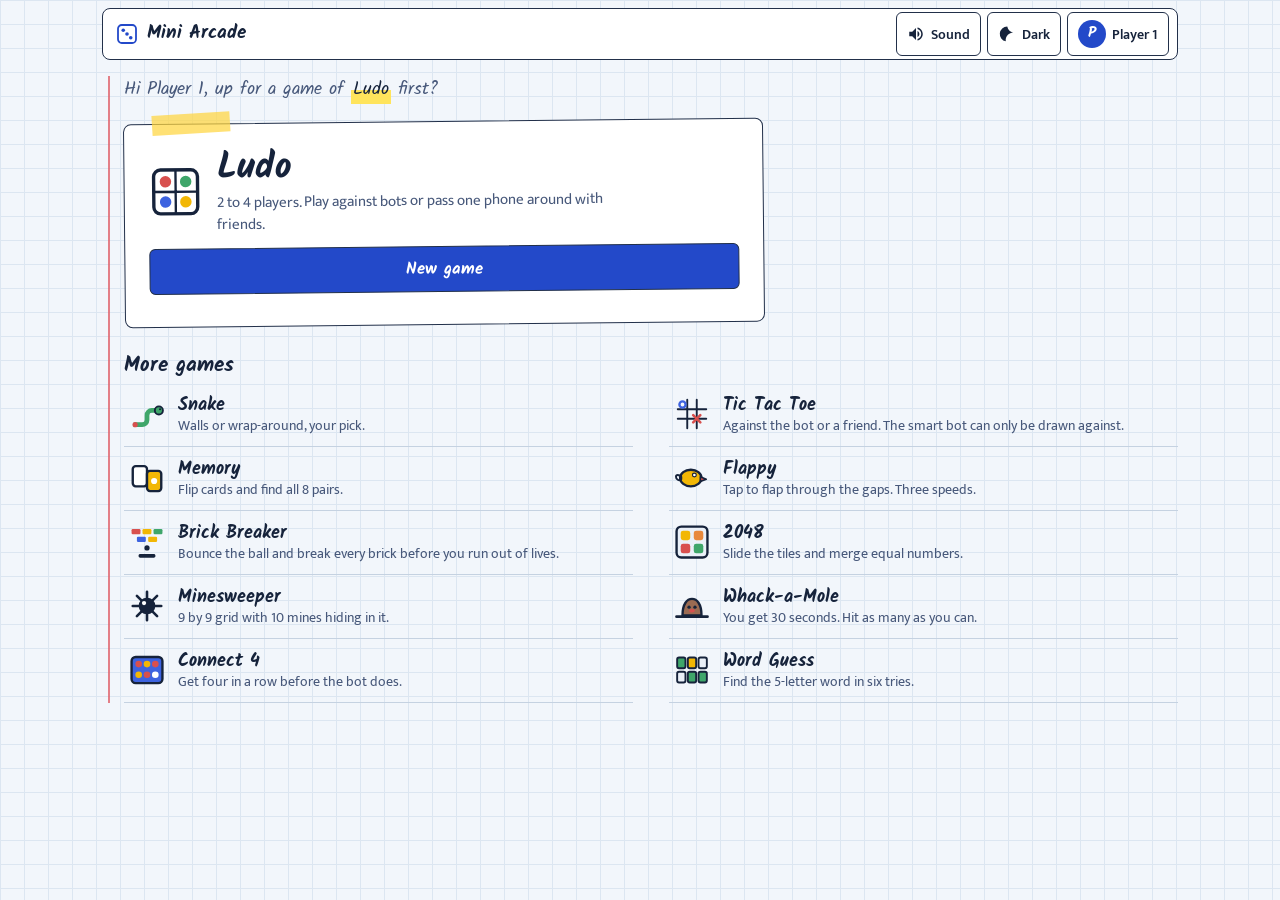
==== commit 0dc55b94: "chore: update Hinglish text to English and polish project" ====
--- a/index.html
+++ b/index.html
@@ -190,7 +190,7 @@
           <svg class="card-icon-svg" aria-hidden="true"><use href="#icon-game-ludo"/></svg>
           <div class="hero-info">
             <h2 id="heroTitle">Ludo</h2>
-            <p>2 se 4 players. Bots ke saath khelo, ya ek hi phone pe dosto ke saath.</p>
+            <p>2 to 4 players. Play against bots or pass one phone around with friends.</p>
           </div>
         </div>
         <div class="hero-cta-group">
